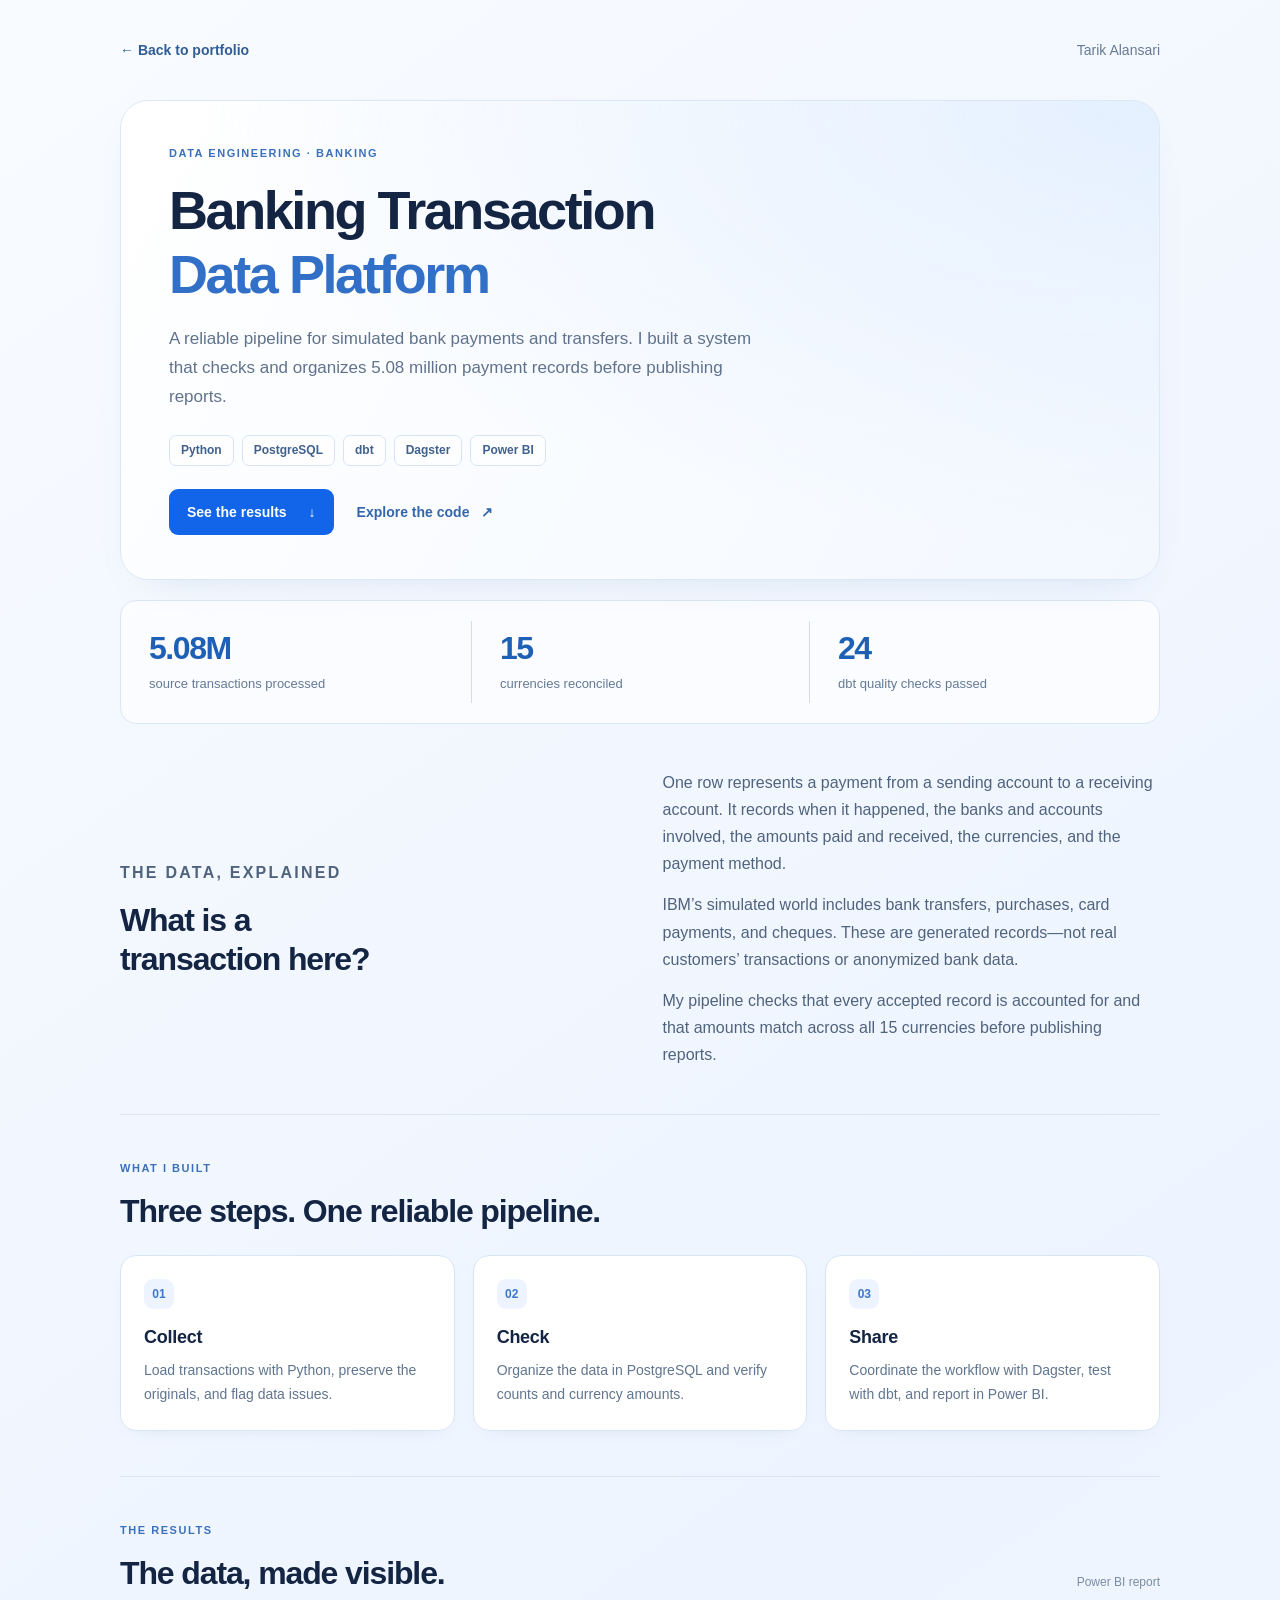
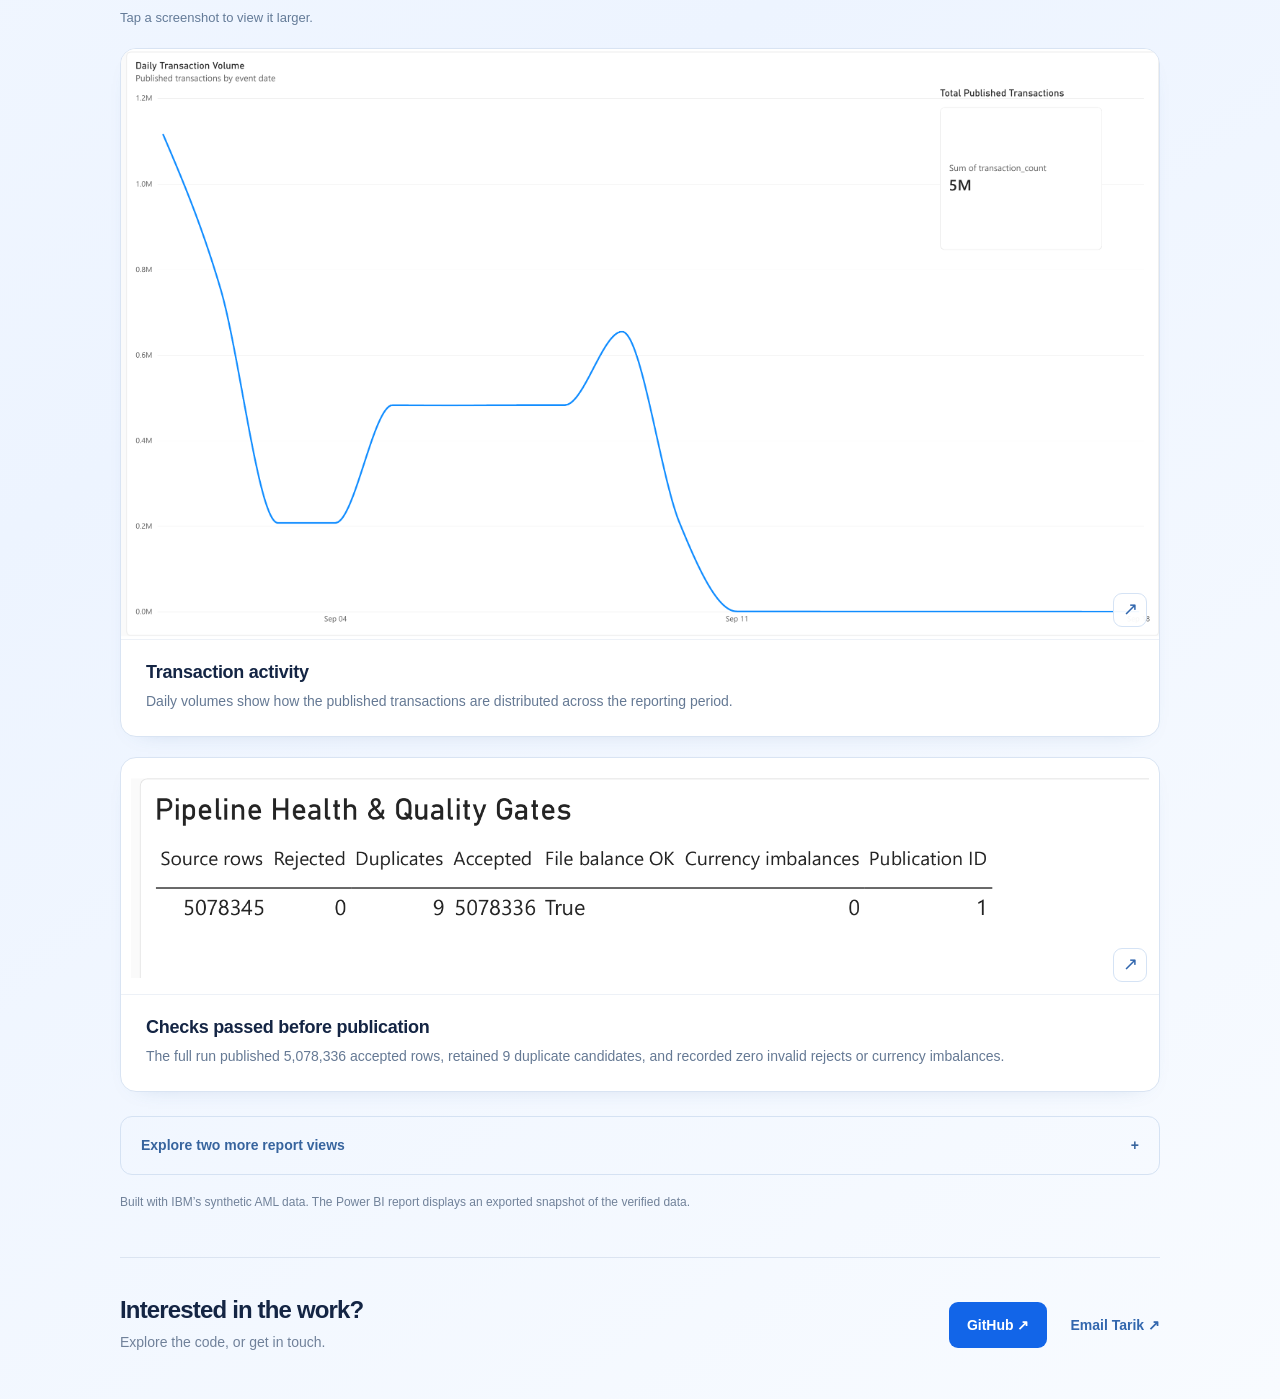
==== banking-pipeline.html @ 4d18dec8 "Explain the simulated banking transaction records in plain language" ====
<!doctype html>
<html lang="en">
<head>
  <meta charset="utf-8">
  <meta name="viewport" content="width=device-width, initial-scale=1, viewport-fit=cover">
  <meta name="theme-color" content="#f3f7ff">
  <meta name="description" content="A banking data platform by Tarik Alansari. Explore how 5.08 million synthetic transactions become checked, reliable analytics with Python, PostgreSQL, dbt, Dagster and Power BI.">
  <link rel="canonical" href="https://tansari2004.github.io/tarik-alansari-portfolio/banking-pipeline.html">
  <meta property="og:title" content="Banking Transaction Data Platform · Tarik Alansari">
  <meta property="og:description" content="5.08 million transactions. Reliable data. Clear reporting. A data engineering project by Tarik Alansari.">
  <meta property="og:type" content="website">
  <meta property="og:url" content="https://tansari2004.github.io/tarik-alansari-portfolio/banking-pipeline.html">
  <meta property="og:image" content="https://tansari2004.github.io/tarik-alansari-portfolio/banking-transaction-platform-button.webp">
  <title>Banking Transaction Data Platform · Tarik Alansari</title>
  <link rel="stylesheet" href="banking-pipeline.css?v=4">
  <script src="banking-pipeline.js" defer></script>
</head>
<body>
  <main class="page">
    <nav class="nav" aria-label="Project navigation">
      <a href="./" class="back">← Back to portfolio</a>
      <span>Tarik Alansari</span>
    </nav>
    <header class="hero">
      <p class="eyebrow">DATA ENGINEERING · BANKING</p>
      <h1>Banking Transaction<br><span>Data Platform</span></h1>
      <p class="lead">A reliable pipeline for simulated bank payments and transfers. I built a system that checks and organizes 5.08 million payment records before publishing reports.</p>
      <div class="tools" aria-label="Project tools"><span>Python</span><span>PostgreSQL</span><span>dbt</span><span>Dagster</span><span>Power BI</span></div>
      <div class="hero-actions"><a class="button" href="#report">See the results <span aria-hidden="true">↓</span></a><a class="secondary" href="https://github.com/Tansari2004/financial-crime-investigation-analytics/tree/main/pipeline" target="_blank" rel="noopener noreferrer">Explore the code <span aria-hidden="true">↗</span></a></div>
    </header>

    <section class="results" aria-label="Verified project results">
      <div><strong>5.08M</strong><span>source transactions processed</span></div>
      <div><strong>15</strong><span>currencies reconciled</span></div>
      <div><strong>24</strong><span>dbt quality checks passed</span></div>
    </section>

    <section class="section overview" aria-labelledby="overview">
      <div><p class="eyebrow">THE DATA, EXPLAINED</p><h2 id="overview">What is a<br>transaction here?</h2></div>
      <div><p>One row represents a payment from a sending account to a receiving account. It records when it happened, the banks and accounts involved, the amounts paid and received, the currencies, and the payment method.</p><p>IBM’s simulated world includes bank transfers, purchases, card payments, and cheques. These are generated records—not real customers’ transactions or anonymized bank data.</p><p>My pipeline checks that every accepted record is accounted for and that amounts match across all 15 currencies before publishing reports.</p></div>
    </section>

    <section class="section" aria-labelledby="flow">
      <p class="eyebrow">WHAT I BUILT</p><h2 id="flow">Three steps. One reliable pipeline.</h2>
      <ol class="steps">
        <li><span class="number">01</span><h3>Collect</h3><p>Load transactions with Python, preserve the originals, and flag data issues.</p></li>
        <li><span class="number">02</span><h3>Check</h3><p>Organize the data in PostgreSQL and verify counts and currency amounts.</p></li>
        <li><span class="number">03</span><h3>Share</h3><p>Coordinate the workflow with Dagster, test with dbt, and report in Power BI.</p></li>
      </ol>
    </section>

    <section class="section" aria-labelledby="report">
      <div class="section-heading"><div><p class="eyebrow">THE RESULTS</p><h2 id="report">The data, made visible.</h2></div><span class="quiet">Power BI report</span></div>
      <p class="image-hint">Tap a screenshot to view it larger.</p>
      <figure class="report wide"><a href="banking-assets/transaction-activity.png" target="_blank" rel="noopener noreferrer" aria-label="Open full-size transaction activity screenshot"><img src="banking-assets/transaction-activity.png" width="2880" height="1635" alt="Power BI daily transaction-volume chart with a rounded 5M published-transaction total" loading="lazy" decoding="async"></a><figcaption><h3>Transaction activity</h3><p>Daily volumes show how the published transactions are distributed across the reporting period.</p></figcaption></figure>
      <figure class="report health"><a href="banking-assets/pipeline-health.png" target="_blank" rel="noopener noreferrer" aria-label="Open full-size pipeline health screenshot"><img src="banking-assets/pipeline-health.png" width="1700" height="340" alt="Pipeline health table: 5,078,345 source rows, 5,078,336 accepted rows, 9 duplicate candidates, zero rejected rows and zero currency imbalances" loading="lazy" decoding="async"></a><figcaption><h3>Checks passed before publication</h3><p>The full run published 5,078,336 accepted rows, retained 9 duplicate candidates, and recorded zero invalid rejects or currency imbalances.</p></figcaption></figure>
      <details class="more"><summary>Explore two more report views <span aria-hidden="true">+</span></summary><div class="report-grid">
        <figure class="report"><a href="banking-assets/reconciliation.png" target="_blank" rel="noopener noreferrer" aria-label="Open full-size currency reconciliation screenshot"><img src="banking-assets/reconciliation.png" width="1220" height="1120" alt="Currency reconciliation table showing zero variance across all 15 currencies" loading="lazy" decoding="async"></a><figcaption><h3>Currency reconciliation</h3><p>Amounts match across the pipeline, with zero variance for every currency.</p></figcaption></figure>
        <figure class="report"><a href="banking-assets/risk-monitoring.png" target="_blank" rel="noopener noreferrer" aria-label="Open full-size risk monitoring screenshot"><img src="banking-assets/risk-monitoring.png" width="2880" height="1635" alt="Bar chart of rule-based risk-alert counts by payment currency" loading="lazy" decoding="async"></a><figcaption><h3>Risk monitoring</h3><p>Transparent rules highlight transactions for review. These alerts are not confirmed fraud.</p></figcaption></figure>
      </div></details>
      <p class="note">Built with IBM’s synthetic AML data. The Power BI report displays an exported snapshot of the verified data.</p>
    </section>

    <footer><div><h2>Interested in the work?</h2><p>Explore the code, or get in touch.</p></div><div class="footer-links"><a class="button" href="https://github.com/Tansari2004/financial-crime-investigation-analytics/tree/main/pipeline" target="_blank" rel="noopener noreferrer">GitHub ↗</a><a class="email" href="mailto:tansari7@uwo.ca">Email Tarik ↗</a></div></footer>
  </main>
  <dialog class="image-viewer" aria-labelledby="viewer-title">
    <div class="viewer-bar"><h2 id="viewer-title">Report screenshot</h2><div class="viewer-controls"><button type="button" class="zoom-button" aria-pressed="false">Zoom in</button><button type="button" class="close-viewer" aria-label="Close screenshot">✕</button></div></div>
    <div class="viewer-image"><img alt=""></div>
    <p class="viewer-hint">Use Zoom in, then scroll to explore the report.</p>
  </dialog>
</body>
</html>
---- banking-pipeline.css ----
:root{font-family:-apple-system,BlinkMacSystemFont,"Segoe UI",Arial,sans-serif;color:#142544;background:#f3f7ff;color-scheme:light}*{box-sizing:border-box}body{margin:0;background:linear-gradient(145deg,#f8fbff,#edf4ff 55%,#f8fbff);line-height:1.6}a{color:inherit}a:focus-visible,summary:focus-visible{outline:3px solid #1664ee;outline-offset:5px}h1,h2,h3,p,figure{margin:0}h1,h2,h3{line-height:1.2}h2{font-size:clamp(25px,3.2vw,32px);letter-spacing:-.035em;font-weight:700}h3{font-size:18px;letter-spacing:-.015em}.page{width:min(100% - 48px,1040px);margin:auto}.nav{display:flex;justify-content:space-between;align-items:center;padding:28px 0;font-size:14px;color:#687b95}.back{text-decoration:none;color:#315d96;font-weight:600}.hero{position:relative;overflow:hidden;padding:48px;border:1px solid #dce7f8;border-radius:28px;background:linear-gradient(115deg,#fff 45%,#e3efff);box-shadow:0 16px 40px -28px #456d9f44}.eyebrow{font-size:11px;font-weight:700;letter-spacing:.14em;color:#3b70bc;margin-bottom:15px}h1{font-size:clamp(35px,5.2vw,54px);letter-spacing:-.045em;max-width:760px}h1 span{color:#3270c8}.project-name{font-size:19px;font-weight:650;margin-top:24px}.lead{max-width:640px;font-size:17px;line-height:1.7;color:#60728c;margin-top:10px}.tools{display:flex;flex-wrap:wrap;gap:8px;margin:23px 0}.tools span{font-size:12px;font-weight:600;background:#ffffffba;border:1px solid #d7e4f7;border-radius:7px;padding:5px 11px;color:#41618d}.button{display:inline-flex;align-items:center;justify-content:center;gap:22px;background:#1265e8;color:white;border-radius:9px;padding:12px 18px;font-size:14px;font-weight:600;text-decoration:none;transition:background .15s}.button:hover{background:#0953c4}.results{display:grid;grid-template-columns:repeat(3,1fr);padding:26px 0 10px}.results div{padding:8px 28px}.results div:first-child{padding-left:4px}.results div+div{border-left:1px solid #d1def0}.results strong{display:block;font-size:32px;letter-spacing:-.045em;color:#1e60b5;line-height:1.2}.results span{display:block;font-size:13px;color:#647a96;margin-top:6px}.section{padding:45px 0;border-bottom:1px solid #dbe4f1}.overview{display:grid;grid-template-columns:1fr 1fr;gap:45px;align-items:center}.overview>p{color:#5c718c;font-size:16px}.steps{display:grid;grid-template-columns:repeat(3,1fr);list-style:none;gap:18px;padding:0;margin:25px 0 0}.steps li{padding:23px;background:#ffffffb8;border:1px solid #dae5f4;border-radius:16px}.number{display:inline-block;color:#3e77c7;font-size:12px;font-weight:700;margin-bottom:22px}.steps p,.skills p{font-size:14px;color:#60758f;margin-top:10px;line-height:1.7}.section-heading{display:flex;align-items:flex-end;justify-content:space-between;gap:20px;margin-bottom:25px}.quiet{font-size:12px;color:#7a8ca3}.report{background:white;border:1px solid #d9e4f3;border-radius:16px;overflow:hidden;margin-top:20px}.report a{display:block}.report img{display:block;width:100%;height:auto}.report figcaption{padding:22px 25px;border-top:1px solid #edf1f7}.report figcaption p{font-size:14px;color:#657994;line-height:1.7;margin-top:7px}.health img{padding:16px 10px}.more{margin-top:24px;border:1px solid #d5e2f3;border-radius:12px;padding:0 20px}.more summary{display:flex;align-items:center;justify-content:space-between;list-style:none;cursor:pointer;font-size:14px;font-weight:600;color:#37649e;padding:17px 0}.more summary::-webkit-details-marker{display:none}.more[open] summary span{transform:rotate(45deg)}.report-grid{display:grid;grid-template-columns:1fr 1fr;gap:16px;padding-bottom:20px}.report-grid .report{margin:0}.report-grid img{height:280px;object-fit:contain}.note{font-size:12px;color:#71829a;margin-top:18px}.skills-grid{display:grid;grid-template-columns:repeat(3,1fr);gap:35px;margin-top:25px}.skills-grid h3{font-size:16px}footer{display:flex;justify-content:space-between;align-items:center;gap:25px;padding:38px 0 45px}footer h2{font-size:24px}footer p{font-size:14px;color:#70819a;margin-top:7px}.footer-links{display:flex;align-items:center;gap:23px}.email{font-size:14px;font-weight:600;color:#3267ae;text-decoration:none}
@media(max-width:650px){.page{width:calc(100% - 32px)}.nav{padding:20px 0;font-size:12px}.hero{padding:30px 25px;border-radius:22px}h1{font-size:34px}.project-name{font-size:17px;margin-top:20px}.lead{font-size:15px}.eyebrow{font-size:10px}.results{padding-top:22px}.results div{padding:5px 13px}.results strong{font-size:27px}.results span{font-size:11px}.section{padding:32px 0}.overview{grid-template-columns:1fr;gap:18px}.overview>p{font-size:15px}.steps{grid-template-columns:1fr;gap:12px;margin-top:20px}.steps li{padding:20px}.number{margin-bottom:12px}.section-heading{display:block}.quiet{display:block;margin-top:12px}.report figcaption{padding:19px}.report figcaption h3{font-size:17px}.health img{padding:8px 0}.report-grid{grid-template-columns:1fr}.report-grid img{height:auto}.more{padding:0 14px}.more summary{font-size:13px}.skills-grid{grid-template-columns:1fr;gap:22px}footer{display:block;padding:30px 0}.footer-links{margin-top:22px}.button{min-height:44px}}
@media(prefers-reduced-motion:reduce){.button{transition:none}}

/* Comfortable touch navigation and a report viewer that stays on the page. */
html{-webkit-text-size-adjust:100%;scroll-padding-top:20px}
.back,.email{display:inline-flex;align-items:center;min-height:44px}
.image-hint{color:#647b98;font-size:13px;margin-top:-10px;margin-bottom:16px}
.report a{cursor:zoom-in;touch-action:manipulation}
.more summary{min-height:48px;gap:12px}
.viewer-open{overflow:hidden}
.image-viewer{width:min(calc(100% - 24px),1200px);max-height:calc(100dvh - 24px);padding:0;border:1px solid #dae5f4;border-radius:18px;background:#fff;color:#142544;box-shadow:0 20px 70px #12243b44;overflow:hidden}
.image-viewer::backdrop{background:#12243bbb}
.viewer-bar{display:flex;align-items:center;justify-content:space-between;gap:12px;padding:10px 14px;border-bottom:1px solid #e0e7f0}
.viewer-bar h2{font-size:16px;letter-spacing:-.02em}
.viewer-controls{display:flex;gap:6px;flex-shrink:0}
.viewer-controls button{font:inherit;font-size:13px;border:0;background:#eef4ff;color:#315d96;border-radius:8px;min-height:44px;padding:8px 13px;cursor:pointer}
.viewer-controls .close-viewer{width:44px;padding:0}
.viewer-controls button:focus-visible{outline:3px solid #1664ee;outline-offset:2px}
.viewer-image{overflow:auto;max-height:calc(100dvh - 150px);overscroll-behavior:contain;-webkit-overflow-scrolling:touch}
.viewer-image img{display:block;width:100%;height:auto}
.zoomed .viewer-image img{width:max(100%,1100px);max-width:none}
.viewer-hint{font-size:12px;color:#687c97;padding:10px 14px;border-top:1px solid #e0e7f0}
@media(max-width:650px){
  .page{width:calc(100% - 32px);padding-left:env(safe-area-inset-left);padding-right:env(safe-area-inset-right)}
  .nav{padding:10px 0;gap:12px}.nav span{font-size:11px}
  .hero{padding:25px 22px}h1{font-size:clamp(28px,7.7vw,34px);line-height:1.16}
  .project-name{margin-top:18px;font-size:16px;line-height:1.4}.lead{line-height:1.6}
  .tools{gap:6px;margin:18px 0}.tools span{padding:4px 9px}
  .hero .button{width:100%;min-height:48px}
  .results{gap:0;padding-top:20px}.results div{padding:5px 10px}.results strong{font-size:26px}.results span{font-size:12px;line-height:1.45}
  .section{padding:28px 0}h2{font-size:24px;line-height:1.25}
  .steps li{position:relative;padding:18px 18px 18px 52px}.number{position:absolute;left:18px;top:21px;margin:0}.steps h3{font-size:17px}.steps p{margin-top:7px}
  .report figcaption p{font-size:15px;line-height:1.6}
  .footer-links{display:grid;grid-template-columns:1fr 1fr;gap:12px}.footer-links .button,.footer-links .email{justify-content:center;min-height:48px}.footer-links .email{border:1px solid #cdddf3;border-radius:9px}
  footer{padding-bottom:calc(24px + env(safe-area-inset-bottom))}
  .viewer-bar{padding:8px 10px}.viewer-bar h2{font-size:14px}.viewer-controls button{font-size:12px;padding:8px 10px}
}
@media(max-width:360px){.page{width:calc(100% - 24px)}.hero{padding:23px 18px}.results span{font-size:11px}.viewer-bar h2{max-width:125px}}

/* Plain-language context for the payment records. */
.overview>div p{font-size:16px;line-height:1.7;color:#50637d}
.overview>div p+p{margin-top:14px}

/* A lighter overview with a direct route to the evidence. */
.hero{background:radial-gradient(ellipse at 100% 0,#d6e8ff88,transparent 65%),linear-gradient(120deg,#fff,#f3f8ff);padding:44px 48px}
.lead{margin-top:18px;max-width:610px}
.hero-actions{display:flex;align-items:center;gap:23px;flex-wrap:wrap}
.secondary{display:inline-flex;align-items:center;gap:12px;min-height:44px;text-decoration:none;font-size:14px;font-weight:600;color:#3267ae}
.results{margin-top:20px;padding:20px 12px;background:#ffffffa8;border:1px solid #dce7f5;border-radius:16px}
.results div:first-child{padding-left:16px}
.steps li{background:#fff;box-shadow:0 6px 20px -16px #315d9655}
.steps .number{display:inline-grid;place-items:center;width:30px;height:30px;background:#edf4ff;border-radius:9px;margin-bottom:18px}
.report{box-shadow:0 8px 24px -20px #315d9666}
.report a{position:relative}.report a::after{content:"↗";position:absolute;right:12px;bottom:12px;display:grid;place-items:center;width:32px;height:32px;border:1px solid #d5e3f5;border-radius:9px;background:#fffffff0;color:#3267ae;font-size:18px;pointer-events:none}
@media(max-width:650px){
  .hero{padding:26px 23px}h1{font-size:clamp(27px,7.5vw,34px)}.lead{margin-top:15px}
  .hero-actions{display:grid;grid-template-columns:1fr;gap:5px}.hero-actions .secondary{justify-content:center}
  .results{padding:15px 3px;margin-top:16px}.results div:first-child{padding-left:10px}
  .steps li{padding-left:60px}.steps .number{left:16px;top:17px;margin:0}
  .section{padding:27px 0}.report a::after{right:8px;bottom:8px;width:28px;height:28px;font-size:16px}
}
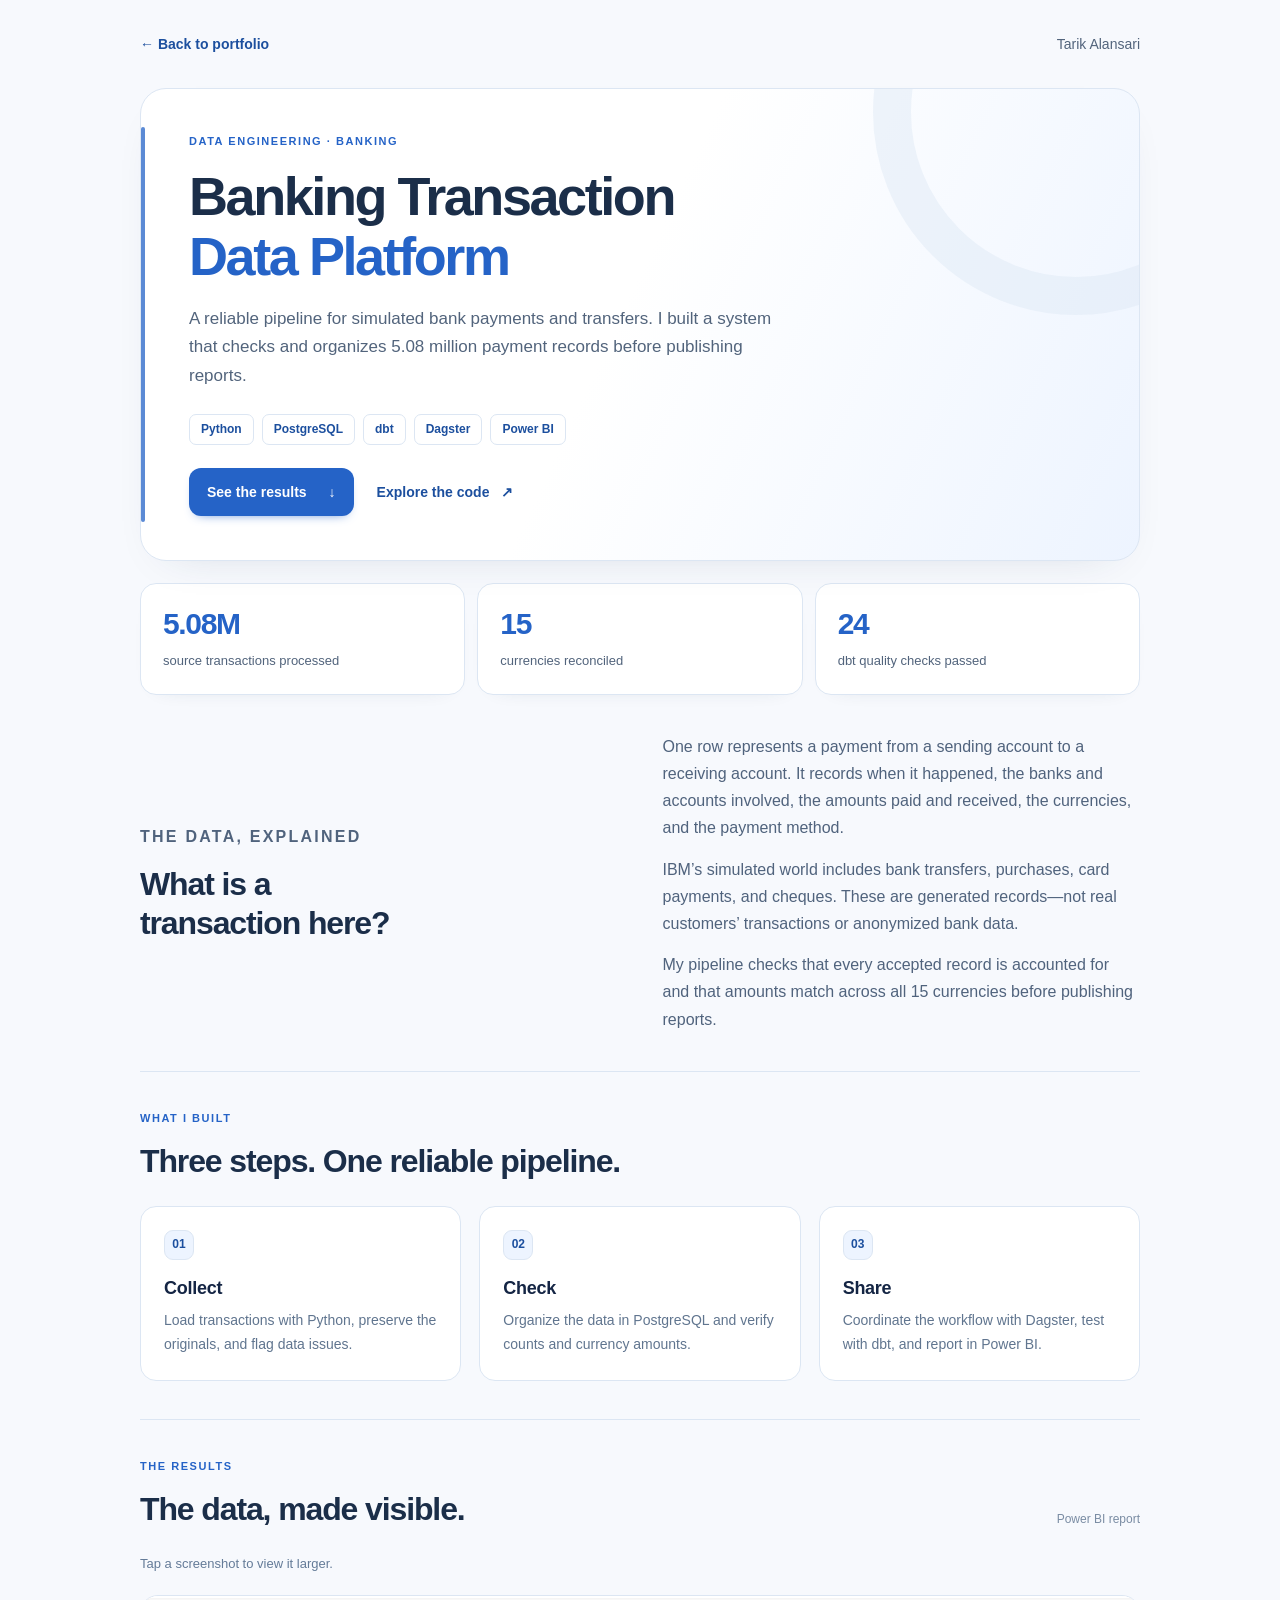
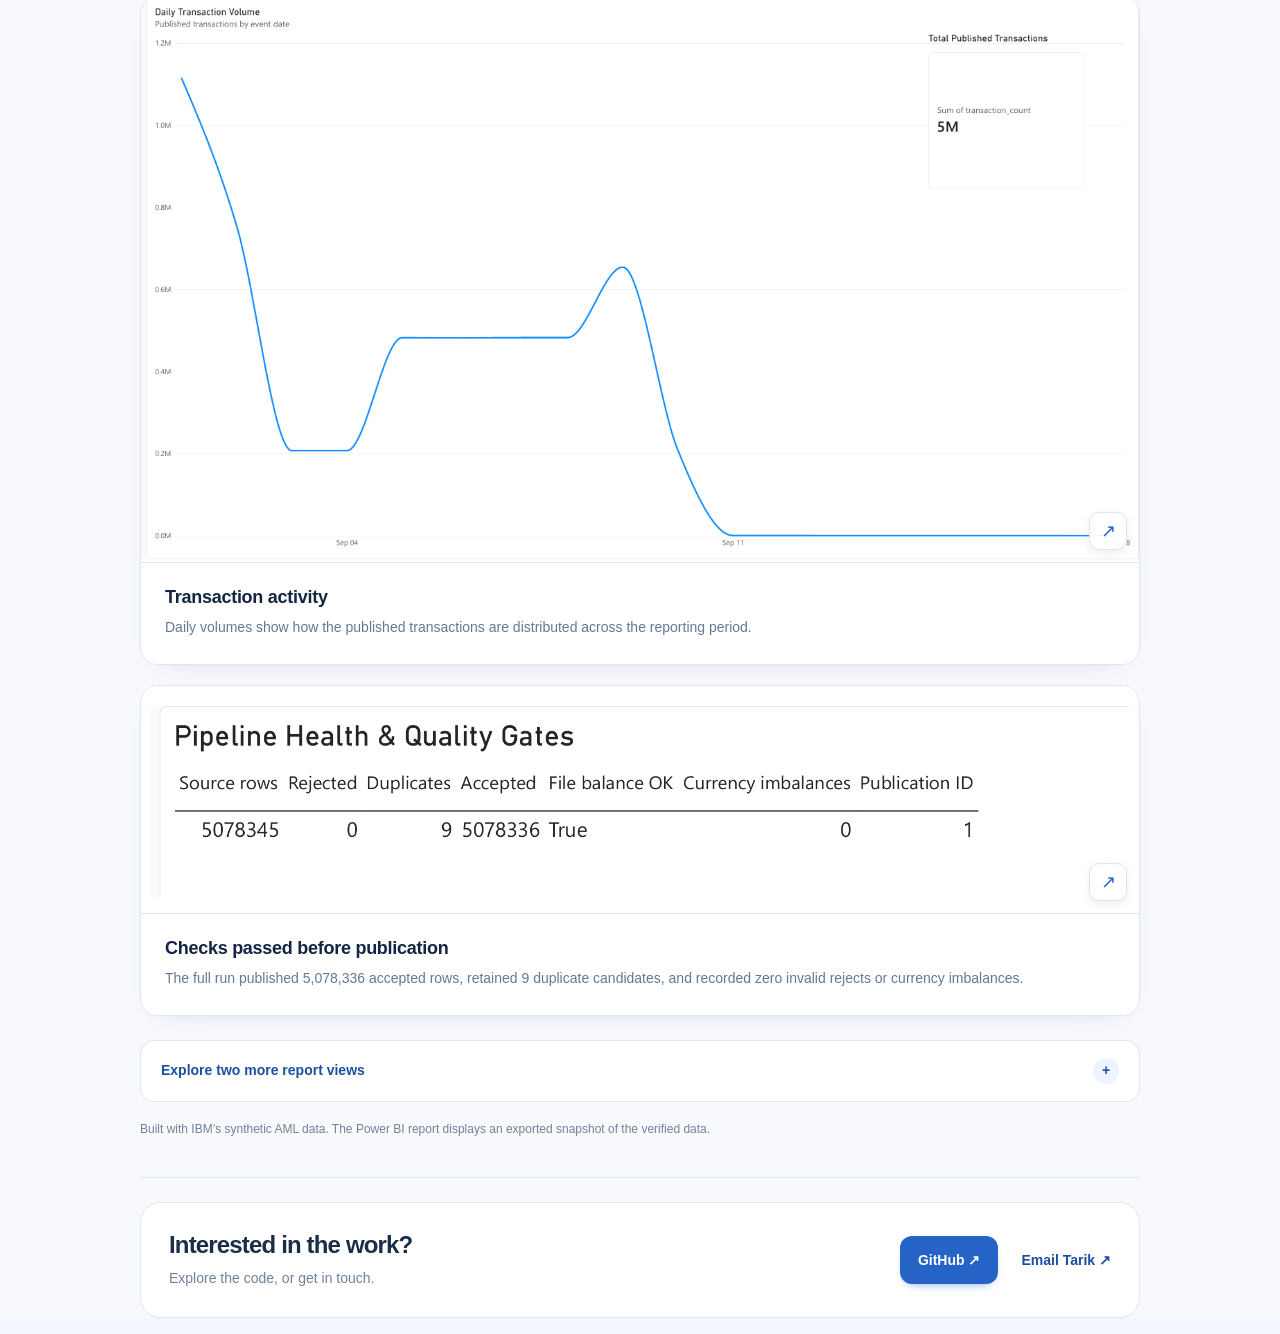
==== commit f6c7e6fa: "Polish all project pages with coordinated visuals and mobile cards" ====
--- a/banking-pipeline.html
+++ b/banking-pipeline.html
@@ -13,6 +13,7 @@
   <meta property="og:image" content="https://tansari2004.github.io/tarik-alansari-portfolio/banking-transaction-platform-button.webp">
   <title>Banking Transaction Data Platform · Tarik Alansari</title>
   <link rel="stylesheet" href="banking-pipeline.css?v=4">
+  <link rel="stylesheet" href="project-polish.css?v=1">
   <script src="banking-pipeline.js" defer></script>
 </head>
 <body>
--- a/project-polish.css
+++ b/project-polish.css
@@ -0,0 +1,69 @@
+/* Shared visual language, with a quiet accent for each case study. */
+body{--accent:#2563c7;--accent-dark:#1c4f9e;--tint:#edf4ff;--line:#dce6f3;--ink:#1b2e49;--muted:#52647c;background:#f7f9fd}
+body.crime-page:not(.hospital-page):not(.maintenance-page){--accent:#4563a0;--accent-dark:#354d7c;--tint:#eef2fa}
+body.hospital-page{--accent:#177a83;--accent-dark:#125d66;--tint:#eaf7f7;--line:#d7e9e9}
+body.maintenance-page{--accent:#466b63;--accent-dark:#33554d;--tint:#eef5f1;--line:#dce8e1;background:linear-gradient(155deg,#f8fbf9,#eef5f1 55%,#f8fbf9)}
+body.nlp-page{--accent:#7258a4;--accent-dark:#58427f;--tint:#f1edf8;--line:#e6dfef;--ink:#2b2540;--muted:#655b76;background:#faf8fd}
+.page,.crime-page .page{max-width:1000px}
+.nav{padding:22px 0;color:var(--muted)}
+.nav a,.back{color:var(--accent-dark)}
+.hero,.crime-page .hero{position:relative;isolation:isolate;background:linear-gradient(115deg,#fff 48%,var(--tint));border:1px solid var(--line);box-shadow:0 16px 44px -30px #24365335;border-radius:26px;overflow:hidden}
+.hero::after{content:"";position:absolute;z-index:-1;width:330px;height:330px;right:-140px;top:-180px;border:38px solid var(--line);border-radius:50%;opacity:.45;pointer-events:none}
+.hero::before{content:"";position:absolute;left:0;top:38px;bottom:38px;width:4px;border-radius:4px;background:var(--accent);opacity:.75}
+.hero h1,.crime-page h1{color:var(--ink);line-height:1.12}
+.hero h1 span,.crime-page h1 span,.crime-page .eyebrow,.eyebrow,.crime-page .results strong,.results strong{color:var(--accent)}
+.lead,.crime-page .lead{color:var(--muted);line-height:1.7}
+.tools span,.crime-page .tools span,.chips span{background:#ffffffc9;border-color:var(--line);color:var(--accent-dark)}
+.button,.crime-page .button{background:var(--accent);border-radius:12px;box-shadow:0 5px 12px -8px var(--accent);min-height:48px}
+.button:hover,.crime-page .button:hover{background:var(--accent-dark)}
+.secondary,.crime-page .secondary,.email,.crime-page .email,.text-link{color:var(--accent-dark)}
+.results,.crime-page .results{display:grid;grid-template-columns:repeat(3,minmax(0,1fr));gap:12px;border:0;background:none;padding:0;margin-top:22px}
+.results div,.results div:first-child,.crime-page .results div,.crime-page .results div:first-child{display:block;padding:22px;border:1px solid var(--line);border-radius:16px;background:#fff;box-shadow:0 8px 24px -22px #21394a55}
+.results div+div,.crime-page .results div+div{border-color:var(--line)}
+.results strong,.crime-page .results strong{font-size:30px;font-variant-numeric:tabular-nums;letter-spacing:-.045em}
+.results span,.crime-page .results span{display:block;color:var(--muted);font-size:13px;line-height:1.65;margin-top:8px}
+.section,.crime-page .section{border-color:var(--line);padding:38px 0}
+h2{color:var(--ink)}
+.steps li,.crime-page .steps li{background:#fff;border-color:var(--line);border-radius:16px;box-shadow:none}
+.steps .number,.crime-page .steps .number{color:var(--accent-dark);background:var(--tint);border:1px solid var(--line);border-radius:9px}
+.report,.crime-page .report{border-color:var(--line);border-radius:18px;box-shadow:0 10px 28px -24px #25364c66;overflow:hidden}
+.report a{background:#fff;display:block}
+.report a::after,.crime-page .report a::after{color:var(--accent);border-color:var(--line);width:36px;height:36px;border-radius:10px;box-shadow:0 3px 10px #14254415}
+.report figcaption{border-top:1px solid var(--line);background:#fff;padding:24px}
+.image-hint{margin-top:14px;margin-bottom:16px}
+.context,.hospital-page .context{border:1px solid var(--line);border-left:4px solid var(--accent);background:var(--tint);border-radius:16px;padding:24px;color:var(--accent-dark)}
+.context strong{font-size:18px;line-height:1.5;display:block}
+.context p,.hospital-page .context p{color:var(--muted);font-size:16px;line-height:1.7;margin-top:12px}
+.forecast-comparison strong{font-size:27px;color:var(--accent);line-height:1.2}
+.more,.crime-page .more{background:#fff;border-color:var(--line);border-radius:14px}
+.more summary,.crime-page .more summary{color:var(--accent-dark);min-height:58px;font-size:14px}
+.more summary span{width:26px;height:26px;display:grid;place-items:center;background:var(--tint);border-radius:50%;flex-shrink:0}
+.additional-report .image-hint{margin-top:0}
+footer{margin:24px 0 16px;padding:28px;background:#fff;border:1px solid var(--line);border-radius:20px}
+.nlp-page .hero-note{background:var(--tint)}
+.nlp-page .metrics div{border-color:var(--line);box-shadow:0 8px 24px -22px #42305255}
+.nlp-page .example-card{box-shadow:0 12px 28px -24px #42305266}
+.nlp-page .example-tabs button[aria-pressed=true]{box-shadow:inset 0 0 0 1px #c9b8e1}
+.nlp-page .scope{border-radius:18px;background:var(--tint);padding:28px;gap:30px}
+.nlp-page footer{padding:28px}
+@media(max-width:700px){
+ .nav{padding:8px 0}
+ .hero,.crime-page .hero{padding:26px 22px;border-radius:22px}
+ .hero::before{top:26px;bottom:26px;width:3px}
+ .hero::after{width:240px;height:240px;right:-145px;top:-155px;border-width:30px}
+ .results,.crime-page .results,.hospital-page .results{grid-template-columns:1fr;gap:8px;margin-top:16px}
+ .results div,.results div:first-child,.crime-page .results div,.crime-page .results div:first-child,.hospital-page .results div,.hospital-page .results div:first-child{display:grid;grid-template-columns:98px 1fr;align-items:center;gap:14px;padding:17px 18px;grid-column:auto}
+ .results strong,.crime-page .results strong,.crime-page .results div:nth-child(2) strong{font-size:26px}
+ .results span,.crime-page .results span,.crime-page .results div:first-child span{margin:0;max-width:none;font-size:13px;line-height:1.6}
+ .section,.crime-page .section{padding:30px 0}
+ .crime-page .steps{border-color:var(--line)}
+ .crime-page .steps li{border-radius:0}
+ .report figcaption,.crime-page .report figcaption{padding:21px}
+ .context,.hospital-page .context{padding:20px}
+ .context strong{font-size:17px}
+ .more summary,.crime-page .more summary{font-size:14px}
+ footer,.nlp-page footer{padding:22px;margin-top:22px}
+ .nlp-page .hero-note{background:none}
+ .nlp-page .scope{padding:22px;gap:16px}
+}
+@media(max-width:360px){.results div,.results div:first-child,.crime-page .results div,.crime-page .results div:first-child{grid-template-columns:84px 1fr;gap:10px;padding:16px 14px}.results strong,.crime-page .results strong,.crime-page .results div:nth-child(2) strong{font-size:23px}}
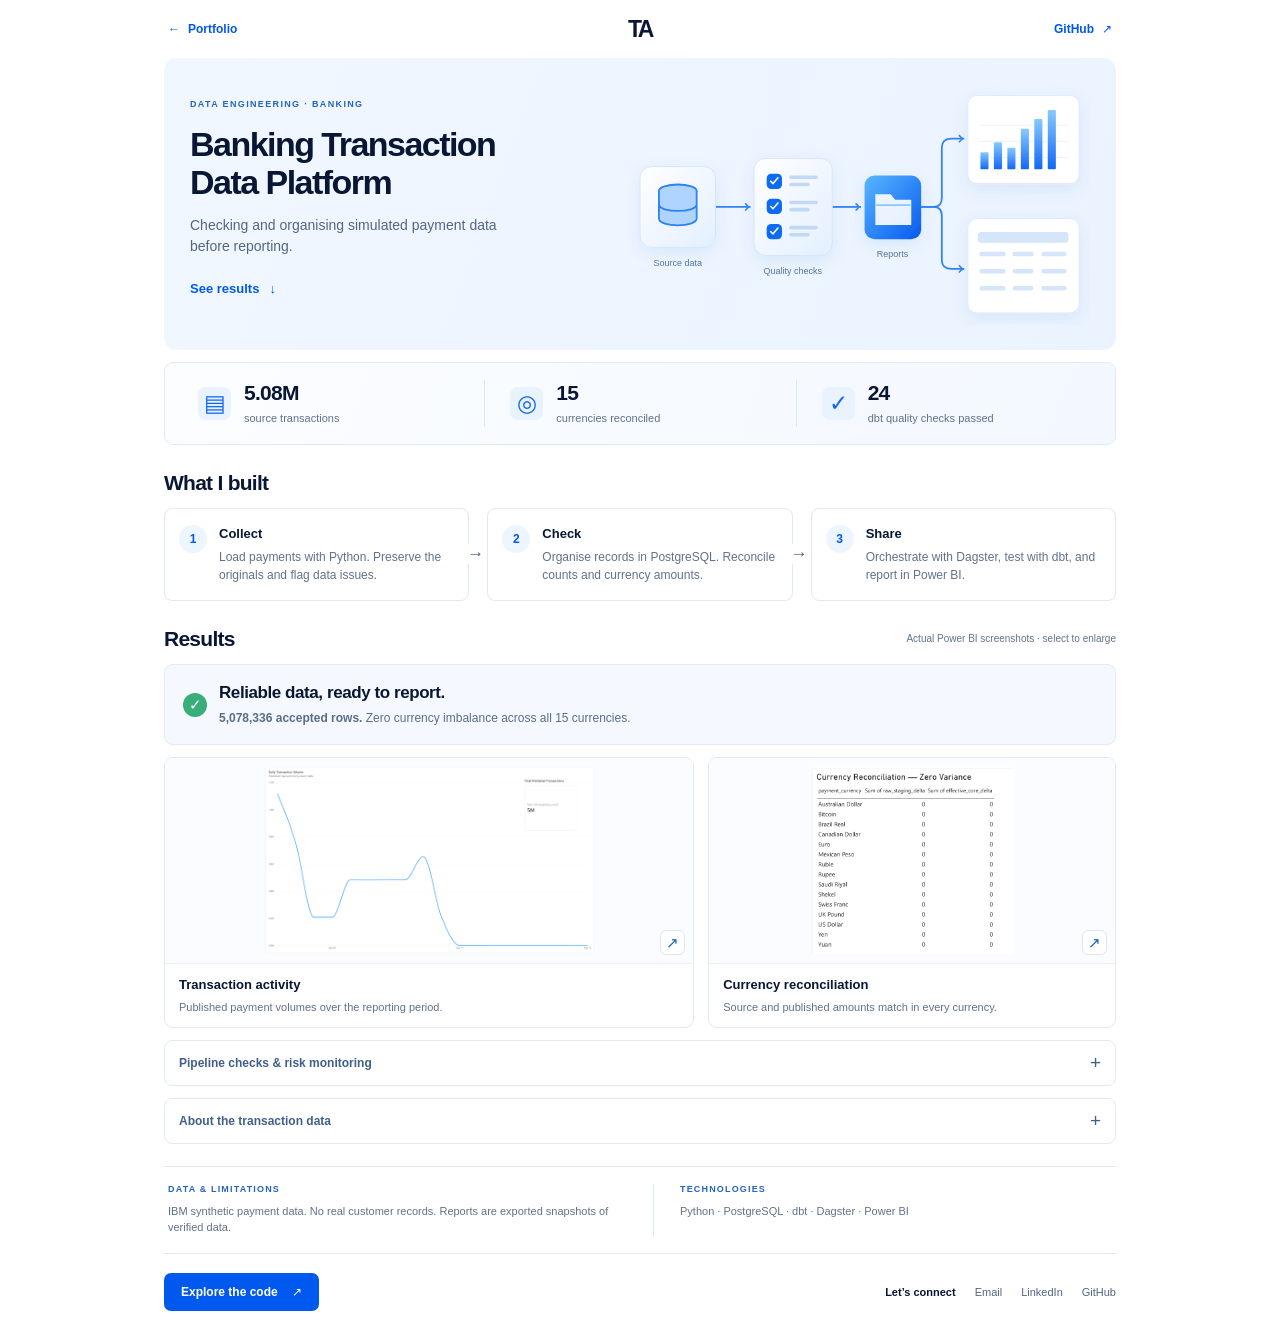
==== commit 8f32f499: "Redesign banking case study with compact layout and verified reports" ====
--- a/banking-pipeline.html
+++ b/banking-pipeline.html
@@ -2,72 +2,95 @@
 <html lang="en">
 <head>
   <meta charset="utf-8">
-  <meta name="viewport" content="width=device-width, initial-scale=1, viewport-fit=cover">
-  <meta name="theme-color" content="#f3f7ff">
-  <meta name="description" content="A banking data platform by Tarik Alansari. Explore how 5.08 million synthetic transactions become checked, reliable analytics with Python, PostgreSQL, dbt, Dagster and Power BI.">
+  <meta name="viewport" content="width=device-width, initial-scale=1">
+  <meta name="theme-color" content="#ffffff">
+  <meta name="description" content="How Tarik Alansari built a banking data pipeline to validate 5.08 million synthetic transactions across 15 currencies, using Python, PostgreSQL, dbt, Dagster and Power BI.">
   <link rel="canonical" href="https://tansari2004.github.io/tarik-alansari-portfolio/banking-pipeline.html">
+  <meta property="og:type" content="website">
   <meta property="og:title" content="Banking Transaction Data Platform · Tarik Alansari">
-  <meta property="og:description" content="5.08 million transactions. Reliable data. Clear reporting. A data engineering project by Tarik Alansari.">
-  <meta property="og:type" content="website">
+  <meta property="og:description" content="From simulated payments to checked, reliable reports. Explore the pipeline, verified results and Power BI screenshots.">
   <meta property="og:url" content="https://tansari2004.github.io/tarik-alansari-portfolio/banking-pipeline.html">
   <meta property="og:image" content="https://tansari2004.github.io/tarik-alansari-portfolio/banking-transaction-platform-button.webp">
+  <meta name="twitter:card" content="summary_large_image">
   <title>Banking Transaction Data Platform · Tarik Alansari</title>
-  <link rel="stylesheet" href="banking-pipeline.css?v=4">
-  <link rel="stylesheet" href="project-polish.css?v=1">
-  <script src="banking-pipeline.js" defer></script>
+  <link rel="stylesheet" href="banking-pipeline.css?v=case-study-2">
+  <script src="banking-pipeline.js?v=case-study-1" defer></script>
 </head>
 <body>
-  <main class="page">
-    <nav class="nav" aria-label="Project navigation">
-      <a href="./" class="back">← Back to portfolio</a>
-      <span>Tarik Alansari</span>
+  <a class="skip-link" href="#main">Skip to project</a>
+  <div class="page">
+    <nav class="project-nav" aria-label="Project navigation">
+      <a class="back-link" href="./#work"><span aria-hidden="true">←</span> Portfolio</a>
+      <a class="monogram" href="./" aria-label="Tarik Alansari — home">TA</a>
+      <a href="https://github.com/Tansari2004/financial-crime-investigation-analytics/tree/main/pipeline">GitHub <span aria-hidden="true">↗</span></a>
     </nav>
-    <header class="hero">
-      <p class="eyebrow">DATA ENGINEERING · BANKING</p>
-      <h1>Banking Transaction<br><span>Data Platform</span></h1>
-      <p class="lead">A reliable pipeline for simulated bank payments and transfers. I built a system that checks and organizes 5.08 million payment records before publishing reports.</p>
-      <div class="tools" aria-label="Project tools"><span>Python</span><span>PostgreSQL</span><span>dbt</span><span>Dagster</span><span>Power BI</span></div>
-      <div class="hero-actions"><a class="button" href="#report">See the results <span aria-hidden="true">↓</span></a><a class="secondary" href="https://github.com/Tansari2004/financial-crime-investigation-analytics/tree/main/pipeline" target="_blank" rel="noopener noreferrer">Explore the code <span aria-hidden="true">↗</span></a></div>
-    </header>
+    <main id="main">
+      <header class="project-hero">
+        <div class="hero-copy">
+          <p class="eyebrow">Data engineering · Banking</p>
+          <h1>Banking Transaction<br>Data Platform</h1>
+          <p class="lead">Checking and organising simulated payment data before reporting.</p>
+          <a class="results-link" href="#results">See results <span aria-hidden="true">↓</span></a>
+        </div>
+        <div class="pipeline-visual" aria-hidden="true">
+          <svg viewBox="0 0 520 270" xmlns="http://www.w3.org/2000/svg">
+            <defs>
+              <linearGradient id="tile-blue" x2="1" y2="1"><stop stop-color="#58b6ff"/><stop offset="1" stop-color="#075aed"/></linearGradient>
+              <linearGradient id="tile-light" x2="1" y2="1"><stop stop-color="#fff"/><stop offset="1" stop-color="#e3efff"/></linearGradient>
+              <linearGradient id="bar-blue" x2="0" y2="1"><stop stop-color="#88caff"/><stop offset="1" stop-color="#1267f4"/></linearGradient>
+              <filter id="shadow" x="-30%" y="-30%" width="160%" height="180%"><feDropShadow dx="0" dy="6" stdDeviation="8" flood-color="#2869bf" flood-opacity=".09"/></filter>
+              <marker id="arrow" viewBox="0 0 10 10" refX="8" refY="5" markerWidth="5" markerHeight="5" orient="auto"><path d="m2 1 4 4-4 4" fill="none" stroke="#3183f6" stroke-width="1.7"/></marker>
+            </defs>
+            <g fill="none" stroke="#3183f6" stroke-width="2" marker-end="url(#arrow)"><path d="M103 138h39"/><path d="M233 138h32"/><path d="M332 138h14q9 0 9-10V72q0-10 11-10h14"/><path d="M332 138h14q9 0 9 10v49q0 10 11 10h14"/></g>
+            <g filter="url(#shadow)"><rect x="19" y="93" width="84" height="90" rx="13" fill="url(#tile-light)" stroke="#d4e5fc"/><rect x="146" y="84" width="87" height="108" rx="13" fill="url(#tile-light)" stroke="#d4e5fc"/><rect x="269" y="103" width="63" height="71" rx="11" fill="url(#tile-blue)"/>
+              <rect x="384" y="14" width="124" height="98" rx="10" fill="#fff" stroke="#dce9fb"/><rect x="384" y="151" width="124" height="105" rx="10" fill="#fff" stroke="#dce9fb"/>
+            </g>
+            <g stroke="#2b83f4" stroke-width="2" fill="#aed4ff"><ellipse cx="61" cy="120" rx="21" ry="7"/><path d="M40 120v31c0 10 42 10 42 0v-31M40 135c0 10 42 10 42 0"/></g>
+            <g fill="#0c6bf1"><rect x="160" y="101" width="17" height="17" rx="5"/><rect x="160" y="129" width="17" height="17" rx="5"/><rect x="160" y="157" width="17" height="17" rx="5"/></g>
+            <g stroke="#fff" stroke-width="1.7" fill="none"><path d="m164 109 3 3 6-7M164 137l3 3 6-7M164 165l3 3 6-7"/></g>
+            <g fill="#c1d8f6"><rect x="185" y="103" width="32" height="4" rx="2"/><rect x="185" y="111" width="23" height="4" rx="2"/><rect x="185" y="131" width="32" height="4" rx="2"/><rect x="185" y="139" width="23" height="4" rx="2"/><rect x="185" y="159" width="32" height="4" rx="2"/><rect x="185" y="167" width="23" height="4" rx="2"/></g>
+            <path d="M281 124h17l5 6h18v28h-40z" fill="#fff" opacity=".9"/><path d="M282 136h38" stroke="#8bc4ff" stroke-width="2"/>
+            <g stroke="#eaf1fa"><path d="M396 47h99M396 65h99M396 83h99"/></g>
+            <g fill="url(#bar-blue)"><rect x="398" y="77" width="9" height="19" rx="1"/><rect x="413" y="66" width="9" height="30" rx="1"/><rect x="428" y="72" width="9" height="24" rx="1"/><rect x="443" y="51" width="9" height="45" rx="1"/><rect x="458" y="40" width="9" height="56" rx="1"/><rect x="473" y="30" width="9" height="66" rx="1"/></g>
+            <g fill="#d5e5fa"><rect x="395" y="166" width="101" height="12" rx="4"/><rect x="397" y="188" width="29" height="5" rx="2"/><rect x="434" y="188" width="23" height="5" rx="2"/><rect x="466" y="188" width="28" height="5" rx="2"/><rect x="397" y="207" width="29" height="5" rx="2"/><rect x="434" y="207" width="23" height="5" rx="2"/><rect x="466" y="207" width="28" height="5" rx="2"/><rect x="397" y="226" width="29" height="5" rx="2"/><rect x="434" y="226" width="23" height="5" rx="2"/><rect x="466" y="226" width="28" height="5" rx="2"/></g>
+            <g font-family="Arial,sans-serif" font-size="10" fill="#55749b" text-anchor="middle"><text x="61" y="204">Source data</text><text x="189" y="213">Quality checks</text><text x="300" y="194">Reports</text></g>
+          </svg>
+        </div>
+      </header>
 
-    <section class="results" aria-label="Verified project results">
-      <div><strong>5.08M</strong><span>source transactions processed</span></div>
-      <div><strong>15</strong><span>currencies reconciled</span></div>
-      <div><strong>24</strong><span>dbt quality checks passed</span></div>
-    </section>
+      <section class="key-facts" aria-label="Verified project results">
+        <div><span class="fact-icon" aria-hidden="true">▤</span><p><strong>5.08M</strong><span>source transactions</span></p></div>
+        <div><span class="fact-icon" aria-hidden="true">◎</span><p><strong>15</strong><span>currencies reconciled</span></p></div>
+        <div><span class="fact-icon" aria-hidden="true">✓</span><p><strong>24</strong><span>dbt quality checks passed</span></p></div>
+      </section>
 
-    <section class="section overview" aria-labelledby="overview">
-      <div><p class="eyebrow">THE DATA, EXPLAINED</p><h2 id="overview">What is a<br>transaction here?</h2></div>
-      <div><p>One row represents a payment from a sending account to a receiving account. It records when it happened, the banks and accounts involved, the amounts paid and received, the currencies, and the payment method.</p><p>IBM’s simulated world includes bank transfers, purchases, card payments, and cheques. These are generated records—not real customers’ transactions or anonymized bank data.</p><p>My pipeline checks that every accepted record is accounted for and that amounts match across all 15 currencies before publishing reports.</p></div>
-    </section>
+      <section class="build-section" aria-labelledby="build-title">
+        <h2 id="build-title">What I built</h2>
+        <ol class="steps">
+          <li><span class="step-number" aria-hidden="true">1</span><div><h3>Collect</h3><p>Load payments with Python. Preserve the originals and flag data issues.</p></div></li>
+          <li><span class="step-number" aria-hidden="true">2</span><div><h3>Check</h3><p>Organise records in PostgreSQL. Reconcile counts and currency amounts.</p></div></li>
+          <li><span class="step-number" aria-hidden="true">3</span><div><h3>Share</h3><p>Orchestrate with Dagster, test with dbt, and report in Power BI.</p></div></li>
+        </ol>
+      </section>
 
-    <section class="section" aria-labelledby="flow">
-      <p class="eyebrow">WHAT I BUILT</p><h2 id="flow">Three steps. One reliable pipeline.</h2>
-      <ol class="steps">
-        <li><span class="number">01</span><h3>Collect</h3><p>Load transactions with Python, preserve the originals, and flag data issues.</p></li>
-        <li><span class="number">02</span><h3>Check</h3><p>Organize the data in PostgreSQL and verify counts and currency amounts.</p></li>
-        <li><span class="number">03</span><h3>Share</h3><p>Coordinate the workflow with Dagster, test with dbt, and report in Power BI.</p></li>
-      </ol>
-    </section>
+      <section class="results-section" aria-labelledby="results">
+        <div class="section-heading"><h2 id="results">Results</h2><span>Actual Power BI screenshots · select to enlarge</span></div>
+        <div class="result-summary"><span class="check-mark" aria-hidden="true">✓</span><div><h3>Reliable data, ready to report.</h3><p><strong>5,078,336 accepted rows.</strong> Zero currency imbalance across all 15 currencies.</p></div></div>
+        <div class="report-grid">
+          <figure class="report"><a href="banking-assets/transaction-activity.png" aria-label="Enlarge transaction activity report"><img src="banking-assets/transaction-activity.png" width="2880" height="1635" alt="Actual Power BI report of daily published transaction volumes with a rounded 5M total" loading="lazy" decoding="async"><span class="enlarge" aria-hidden="true">↗</span></a><figcaption><h3>Transaction activity</h3><p>Published payment volumes over the reporting period.</p></figcaption></figure>
+          <figure class="report"><a href="banking-assets/reconciliation.png" aria-label="Enlarge currency reconciliation report"><img src="banking-assets/reconciliation.png" width="1220" height="1120" alt="Actual currency reconciliation report showing zero variance across 15 currencies" loading="lazy" decoding="async"><span class="enlarge" aria-hidden="true">↗</span></a><figcaption><h3>Currency reconciliation</h3><p>Source and published amounts match in every currency.</p></figcaption></figure>
+        </div>
+        <details class="details-panel"><summary>Pipeline checks &amp; risk monitoring <span aria-hidden="true">+</span></summary><div class="extra-reports">
+          <figure class="report health-report"><a href="banking-assets/pipeline-health.png" aria-label="Enlarge pipeline health report"><img src="banking-assets/pipeline-health.png" width="1700" height="340" alt="Pipeline health: 5,078,345 source rows, 5,078,336 accepted rows, 9 duplicate candidates, zero invalid rejects and zero currency imbalances" loading="lazy" decoding="async"><span class="enlarge" aria-hidden="true">↗</span></a><figcaption><h3>Checks before publication</h3><p>9 duplicate candidates retained. Zero invalid rejects or currency imbalances.</p></figcaption></figure>
+          <figure class="report"><a href="banking-assets/risk-monitoring.png" aria-label="Enlarge risk monitoring report"><img src="banking-assets/risk-monitoring.png" width="2880" height="1635" alt="Actual Power BI report showing rule-based risk-alert counts by currency" loading="lazy" decoding="async"><span class="enlarge" aria-hidden="true">↗</span></a><figcaption><h3>Rule-based risk monitoring</h3><p>Transparent rules flag payments for review. Alerts are not confirmed fraud.</p></figcaption></figure>
+        </div></details>
+      </section>
 
-    <section class="section" aria-labelledby="report">
-      <div class="section-heading"><div><p class="eyebrow">THE RESULTS</p><h2 id="report">The data, made visible.</h2></div><span class="quiet">Power BI report</span></div>
-      <p class="image-hint">Tap a screenshot to view it larger.</p>
-      <figure class="report wide"><a href="banking-assets/transaction-activity.png" target="_blank" rel="noopener noreferrer" aria-label="Open full-size transaction activity screenshot"><img src="banking-assets/transaction-activity.png" width="2880" height="1635" alt="Power BI daily transaction-volume chart with a rounded 5M published-transaction total" loading="lazy" decoding="async"></a><figcaption><h3>Transaction activity</h3><p>Daily volumes show how the published transactions are distributed across the reporting period.</p></figcaption></figure>
-      <figure class="report health"><a href="banking-assets/pipeline-health.png" target="_blank" rel="noopener noreferrer" aria-label="Open full-size pipeline health screenshot"><img src="banking-assets/pipeline-health.png" width="1700" height="340" alt="Pipeline health table: 5,078,345 source rows, 5,078,336 accepted rows, 9 duplicate candidates, zero rejected rows and zero currency imbalances" loading="lazy" decoding="async"></a><figcaption><h3>Checks passed before publication</h3><p>The full run published 5,078,336 accepted rows, retained 9 duplicate candidates, and recorded zero invalid rejects or currency imbalances.</p></figcaption></figure>
-      <details class="more"><summary>Explore two more report views <span aria-hidden="true">+</span></summary><div class="report-grid">
-        <figure class="report"><a href="banking-assets/reconciliation.png" target="_blank" rel="noopener noreferrer" aria-label="Open full-size currency reconciliation screenshot"><img src="banking-assets/reconciliation.png" width="1220" height="1120" alt="Currency reconciliation table showing zero variance across all 15 currencies" loading="lazy" decoding="async"></a><figcaption><h3>Currency reconciliation</h3><p>Amounts match across the pipeline, with zero variance for every currency.</p></figcaption></figure>
-        <figure class="report"><a href="banking-assets/risk-monitoring.png" target="_blank" rel="noopener noreferrer" aria-label="Open full-size risk monitoring screenshot"><img src="banking-assets/risk-monitoring.png" width="2880" height="1635" alt="Bar chart of rule-based risk-alert counts by payment currency" loading="lazy" decoding="async"></a><figcaption><h3>Risk monitoring</h3><p>Transparent rules highlight transactions for review. These alerts are not confirmed fraud.</p></figcaption></figure>
-      </div></details>
-      <p class="note">Built with IBM’s synthetic AML data. The Power BI report displays an exported snapshot of the verified data.</p>
-    </section>
-
-    <footer><div><h2>Interested in the work?</h2><p>Explore the code, or get in touch.</p></div><div class="footer-links"><a class="button" href="https://github.com/Tansari2004/financial-crime-investigation-analytics/tree/main/pipeline" target="_blank" rel="noopener noreferrer">GitHub ↗</a><a class="email" href="mailto:tansari7@uwo.ca">Email Tarik ↗</a></div></footer>
-  </main>
-  <dialog class="image-viewer" aria-labelledby="viewer-title">
-    <div class="viewer-bar"><h2 id="viewer-title">Report screenshot</h2><div class="viewer-controls"><button type="button" class="zoom-button" aria-pressed="false">Zoom in</button><button type="button" class="close-viewer" aria-label="Close screenshot">✕</button></div></div>
-    <div class="viewer-image"><img alt=""></div>
-    <p class="viewer-hint">Use Zoom in, then scroll to explore the report.</p>
-  </dialog>
+      <details class="details-panel data-explainer"><summary>About the transaction data <span aria-hidden="true">+</span></summary><div class="data-copy"><p>Each row is a simulated payment from one account to another, with a timestamp, banks, amounts, currencies, and payment method. The dataset includes transfers, purchases, card payments, and cheques.</p><p>IBM’s synthetic AML data contains generated records, not real customer transactions or anonymised bank records. The pipeline verifies that accepted records are accounted for and amounts reconcile across all 15 currencies.</p></div></details>
+      <div class="project-notes"><div><h2>Data &amp; limitations</h2><p>IBM synthetic payment data. No real customer records. Reports are exported snapshots of verified data.</p></div><div><h2>Technologies</h2><p>Python · PostgreSQL · dbt · Dagster · Power BI</p></div></div>
+    </main>
+    <footer class="project-footer"><a class="code-button" href="https://github.com/Tansari2004/financial-crime-investigation-analytics/tree/main/pipeline">Explore the code <span aria-hidden="true">↗</span></a><nav aria-label="Contact links"><span>Let’s connect</span><a href="mailto:tansari7@uwo.ca">Email</a><a href="https://www.linkedin.com/in/tarik-alansari/">LinkedIn</a><a href="https://github.com/Tansari2004">GitHub</a></nav></footer>
+  </div>
+  <dialog class="image-viewer" aria-labelledby="viewer-title" aria-describedby="viewer-hint"><div class="viewer-bar"><h2 id="viewer-title">Report screenshot</h2><div class="viewer-controls"><button type="button" class="zoom-button" aria-pressed="false">Zoom in</button><button type="button" class="close-viewer" aria-label="Close screenshot">✕</button></div></div><div class="viewer-image"><img alt=""></div><p class="viewer-hint" id="viewer-hint">Zoom in, then scroll to explore the report. Press Escape to close.</p></dialog>
 </body>
 </html>
--- a/banking-pipeline.css
+++ b/banking-pipeline.css
@@ -1,62 +1,12 @@
-:root{font-family:-apple-system,BlinkMacSystemFont,"Segoe UI",Arial,sans-serif;color:#142544;background:#f3f7ff;color-scheme:light}*{box-sizing:border-box}body{margin:0;background:linear-gradient(145deg,#f8fbff,#edf4ff 55%,#f8fbff);line-height:1.6}a{color:inherit}a:focus-visible,summary:focus-visible{outline:3px solid #1664ee;outline-offset:5px}h1,h2,h3,p,figure{margin:0}h1,h2,h3{line-height:1.2}h2{font-size:clamp(25px,3.2vw,32px);letter-spacing:-.035em;font-weight:700}h3{font-size:18px;letter-spacing:-.015em}.page{width:min(100% - 48px,1040px);margin:auto}.nav{display:flex;justify-content:space-between;align-items:center;padding:28px 0;font-size:14px;color:#687b95}.back{text-decoration:none;color:#315d96;font-weight:600}.hero{position:relative;overflow:hidden;padding:48px;border:1px solid #dce7f8;border-radius:28px;background:linear-gradient(115deg,#fff 45%,#e3efff);box-shadow:0 16px 40px -28px #456d9f44}.eyebrow{font-size:11px;font-weight:700;letter-spacing:.14em;color:#3b70bc;margin-bottom:15px}h1{font-size:clamp(35px,5.2vw,54px);letter-spacing:-.045em;max-width:760px}h1 span{color:#3270c8}.project-name{font-size:19px;font-weight:650;margin-top:24px}.lead{max-width:640px;font-size:17px;line-height:1.7;color:#60728c;margin-top:10px}.tools{display:flex;flex-wrap:wrap;gap:8px;margin:23px 0}.tools span{font-size:12px;font-weight:600;background:#ffffffba;border:1px solid #d7e4f7;border-radius:7px;padding:5px 11px;color:#41618d}.button{display:inline-flex;align-items:center;justify-content:center;gap:22px;background:#1265e8;color:white;border-radius:9px;padding:12px 18px;font-size:14px;font-weight:600;text-decoration:none;transition:background .15s}.button:hover{background:#0953c4}.results{display:grid;grid-template-columns:repeat(3,1fr);padding:26px 0 10px}.results div{padding:8px 28px}.results div:first-child{padding-left:4px}.results div+div{border-left:1px solid #d1def0}.results strong{display:block;font-size:32px;letter-spacing:-.045em;color:#1e60b5;line-height:1.2}.results span{display:block;font-size:13px;color:#647a96;margin-top:6px}.section{padding:45px 0;border-bottom:1px solid #dbe4f1}.overview{display:grid;grid-template-columns:1fr 1fr;gap:45px;align-items:center}.overview>p{color:#5c718c;font-size:16px}.steps{display:grid;grid-template-columns:repeat(3,1fr);list-style:none;gap:18px;padding:0;margin:25px 0 0}.steps li{padding:23px;background:#ffffffb8;border:1px solid #dae5f4;border-radius:16px}.number{display:inline-block;color:#3e77c7;font-size:12px;font-weight:700;margin-bottom:22px}.steps p,.skills p{font-size:14px;color:#60758f;margin-top:10px;line-height:1.7}.section-heading{display:flex;align-items:flex-end;justify-content:space-between;gap:20px;margin-bottom:25px}.quiet{font-size:12px;color:#7a8ca3}.report{background:white;border:1px solid #d9e4f3;border-radius:16px;overflow:hidden;margin-top:20px}.report a{display:block}.report img{display:block;width:100%;height:auto}.report figcaption{padding:22px 25px;border-top:1px solid #edf1f7}.report figcaption p{font-size:14px;color:#657994;line-height:1.7;margin-top:7px}.health img{padding:16px 10px}.more{margin-top:24px;border:1px solid #d5e2f3;border-radius:12px;padding:0 20px}.more summary{display:flex;align-items:center;justify-content:space-between;list-style:none;cursor:pointer;font-size:14px;font-weight:600;color:#37649e;padding:17px 0}.more summary::-webkit-details-marker{display:none}.more[open] summary span{transform:rotate(45deg)}.report-grid{display:grid;grid-template-columns:1fr 1fr;gap:16px;padding-bottom:20px}.report-grid .report{margin:0}.report-grid img{height:280px;object-fit:contain}.note{font-size:12px;color:#71829a;margin-top:18px}.skills-grid{display:grid;grid-template-columns:repeat(3,1fr);gap:35px;margin-top:25px}.skills-grid h3{font-size:16px}footer{display:flex;justify-content:space-between;align-items:center;gap:25px;padding:38px 0 45px}footer h2{font-size:24px}footer p{font-size:14px;color:#70819a;margin-top:7px}.footer-links{display:flex;align-items:center;gap:23px}.email{font-size:14px;font-weight:600;color:#3267ae;text-decoration:none}
-@media(max-width:650px){.page{width:calc(100% - 32px)}.nav{padding:20px 0;font-size:12px}.hero{padding:30px 25px;border-radius:22px}h1{font-size:34px}.project-name{font-size:17px;margin-top:20px}.lead{font-size:15px}.eyebrow{font-size:10px}.results{padding-top:22px}.results div{padding:5px 13px}.results strong{font-size:27px}.results span{font-size:11px}.section{padding:32px 0}.overview{grid-template-columns:1fr;gap:18px}.overview>p{font-size:15px}.steps{grid-template-columns:1fr;gap:12px;margin-top:20px}.steps li{padding:20px}.number{margin-bottom:12px}.section-heading{display:block}.quiet{display:block;margin-top:12px}.report figcaption{padding:19px}.report figcaption h3{font-size:17px}.health img{padding:8px 0}.report-grid{grid-template-columns:1fr}.report-grid img{height:auto}.more{padding:0 14px}.more summary{font-size:13px}.skills-grid{grid-template-columns:1fr;gap:22px}footer{display:block;padding:30px 0}.footer-links{margin-top:22px}.button{min-height:44px}}
-@media(prefers-reduced-motion:reduce){.button{transition:none}}
-
-/* Comfortable touch navigation and a report viewer that stays on the page. */
-html{-webkit-text-size-adjust:100%;scroll-padding-top:20px}
-.back,.email{display:inline-flex;align-items:center;min-height:44px}
-.image-hint{color:#647b98;font-size:13px;margin-top:-10px;margin-bottom:16px}
-.report a{cursor:zoom-in;touch-action:manipulation}
-.more summary{min-height:48px;gap:12px}
-.viewer-open{overflow:hidden}
-.image-viewer{width:min(calc(100% - 24px),1200px);max-height:calc(100dvh - 24px);padding:0;border:1px solid #dae5f4;border-radius:18px;background:#fff;color:#142544;box-shadow:0 20px 70px #12243b44;overflow:hidden}
-.image-viewer::backdrop{background:#12243bbb}
-.viewer-bar{display:flex;align-items:center;justify-content:space-between;gap:12px;padding:10px 14px;border-bottom:1px solid #e0e7f0}
-.viewer-bar h2{font-size:16px;letter-spacing:-.02em}
-.viewer-controls{display:flex;gap:6px;flex-shrink:0}
-.viewer-controls button{font:inherit;font-size:13px;border:0;background:#eef4ff;color:#315d96;border-radius:8px;min-height:44px;padding:8px 13px;cursor:pointer}
-.viewer-controls .close-viewer{width:44px;padding:0}
-.viewer-controls button:focus-visible{outline:3px solid #1664ee;outline-offset:2px}
-.viewer-image{overflow:auto;max-height:calc(100dvh - 150px);overscroll-behavior:contain;-webkit-overflow-scrolling:touch}
-.viewer-image img{display:block;width:100%;height:auto}
-.zoomed .viewer-image img{width:max(100%,1100px);max-width:none}
-.viewer-hint{font-size:12px;color:#687c97;padding:10px 14px;border-top:1px solid #e0e7f0}
-@media(max-width:650px){
-  .page{width:calc(100% - 32px);padding-left:env(safe-area-inset-left);padding-right:env(safe-area-inset-right)}
-  .nav{padding:10px 0;gap:12px}.nav span{font-size:11px}
-  .hero{padding:25px 22px}h1{font-size:clamp(28px,7.7vw,34px);line-height:1.16}
-  .project-name{margin-top:18px;font-size:16px;line-height:1.4}.lead{line-height:1.6}
-  .tools{gap:6px;margin:18px 0}.tools span{padding:4px 9px}
-  .hero .button{width:100%;min-height:48px}
-  .results{gap:0;padding-top:20px}.results div{padding:5px 10px}.results strong{font-size:26px}.results span{font-size:12px;line-height:1.45}
-  .section{padding:28px 0}h2{font-size:24px;line-height:1.25}
-  .steps li{position:relative;padding:18px 18px 18px 52px}.number{position:absolute;left:18px;top:21px;margin:0}.steps h3{font-size:17px}.steps p{margin-top:7px}
-  .report figcaption p{font-size:15px;line-height:1.6}
-  .footer-links{display:grid;grid-template-columns:1fr 1fr;gap:12px}.footer-links .button,.footer-links .email{justify-content:center;min-height:48px}.footer-links .email{border:1px solid #cdddf3;border-radius:9px}
-  footer{padding-bottom:calc(24px + env(safe-area-inset-bottom))}
-  .viewer-bar{padding:8px 10px}.viewer-bar h2{font-size:14px}.viewer-controls button{font-size:12px;padding:8px 10px}
-}
-@media(max-width:360px){.page{width:calc(100% - 24px)}.hero{padding:23px 18px}.results span{font-size:11px}.viewer-bar h2{max-width:125px}}
-
-/* Plain-language context for the payment records. */
-.overview>div p{font-size:16px;line-height:1.7;color:#50637d}
-.overview>div p+p{margin-top:14px}
-
-/* A lighter overview with a direct route to the evidence. */
-.hero{background:radial-gradient(ellipse at 100% 0,#d6e8ff88,transparent 65%),linear-gradient(120deg,#fff,#f3f8ff);padding:44px 48px}
-.lead{margin-top:18px;max-width:610px}
-.hero-actions{display:flex;align-items:center;gap:23px;flex-wrap:wrap}
-.secondary{display:inline-flex;align-items:center;gap:12px;min-height:44px;text-decoration:none;font-size:14px;font-weight:600;color:#3267ae}
-.results{margin-top:20px;padding:20px 12px;background:#ffffffa8;border:1px solid #dce7f5;border-radius:16px}
-.results div:first-child{padding-left:16px}
-.steps li{background:#fff;box-shadow:0 6px 20px -16px #315d9655}
-.steps .number{display:inline-grid;place-items:center;width:30px;height:30px;background:#edf4ff;border-radius:9px;margin-bottom:18px}
-.report{box-shadow:0 8px 24px -20px #315d9666}
-.report a{position:relative}.report a::after{content:"↗";position:absolute;right:12px;bottom:12px;display:grid;place-items:center;width:32px;height:32px;border:1px solid #d5e3f5;border-radius:9px;background:#fffffff0;color:#3267ae;font-size:18px;pointer-events:none}
-@media(max-width:650px){
-  .hero{padding:26px 23px}h1{font-size:clamp(27px,7.5vw,34px)}.lead{margin-top:15px}
-  .hero-actions{display:grid;grid-template-columns:1fr;gap:5px}.hero-actions .secondary{justify-content:center}
-  .results{padding:15px 3px;margin-top:16px}.results div:first-child{padding-left:10px}
-  .steps li{padding-left:60px}.steps .number{left:16px;top:17px;margin:0}
-  .section{padding:27px 0}.report a::after{right:8px;bottom:8px;width:28px;height:28px;font-size:16px}
-}
+:root{color-scheme:light;font-family:Inter,-apple-system,BlinkMacSystemFont,"Segoe UI",sans-serif;color:#091735;background:#fff;font-synthesis:none;-webkit-font-smoothing:antialiased}
+*{box-sizing:border-box}body{margin:0}h1,h2,h3,p,figure{margin:0}a{color:inherit;text-decoration:none}a:focus-visible,summary:focus-visible,button:focus-visible{outline:3px solid #0059ef;outline-offset:4px}button{font:inherit}html{scroll-padding-top:20px}
+.skip-link{position:fixed;z-index:20;top:8px;left:16px;width:1px;height:1px;padding:0;overflow:hidden;clip-path:inset(50%);white-space:nowrap;background:#fff;color:#0059ef}.skip-link:focus{width:auto;height:auto;padding:12px;clip-path:none;overflow:visible}
+.page{width:min(1000px,100%);padding:0 24px;margin:auto}.project-nav{position:relative;display:flex;align-items:center;justify-content:space-between;min-height:58px;padding:0 4px;color:#0059ef;font-size:12px;font-weight:550}.project-nav>a{display:inline-flex;gap:8px;align-items:center;min-height:44px}.project-nav .monogram{position:absolute;left:50%;transform:translateX(-50%);color:#091735;font-size:23px;font-weight:650;letter-spacing:-2.5px}.project-nav a:hover:not(.monogram){text-decoration:underline;text-underline-offset:4px}
+.project-hero{display:grid;grid-template-columns:47% 53%;align-items:center;min-height:260px;padding:25px 26px;border-radius:13px;background:linear-gradient(110deg,#f1f7ff,#eaf3ff)}.hero-copy{position:relative;z-index:1}.eyebrow{font-size:9px;line-height:1.5;color:#2564bf;letter-spacing:.15em;text-transform:uppercase;font-weight:650;margin-bottom:14px}h1{font-size:34px;line-height:1.13;letter-spacing:-.045em;font-weight:750}.lead{font-size:14px;line-height:1.5;color:#536581;max-width:350px;margin-top:13px}.results-link{display:inline-flex;align-items:center;gap:10px;min-height:44px;margin-top:10px;color:#0059ef;font-size:13px;font-weight:600}.results-link:hover{text-decoration:underline;text-underline-offset:4px}.pipeline-visual{width:100%;padding-left:10px}.pipeline-visual svg{display:block;width:100%;height:auto}
+.key-facts{display:grid;grid-template-columns:repeat(3,minmax(0,1fr));margin-top:12px;padding:17px 8px;border:1px solid #e1eafa;border-radius:9px;background:linear-gradient(110deg,#fbfdff,#f3f8ff)}.key-facts>div{display:flex;gap:13px;align-items:center;padding:0 25px}.key-facts>div+div{border-left:1px solid #dce7f8}.fact-icon{display:grid;place-items:center;flex-shrink:0;width:33px;height:33px;border-radius:8px;background:#e9f2ff;color:#1267f1;font-size:23px}.key-facts strong{display:block;font-size:21px;line-height:1.2;font-weight:700;letter-spacing:-.035em}.key-facts p>span{display:block;color:#62718b;font-size:11px;line-height:1.45;margin-top:5px}
+.build-section,.results-section{margin-top:24px}h2{font-size:21px;line-height:1.3;letter-spacing:-.035em;font-weight:700}.steps{display:grid;grid-template-columns:repeat(3,minmax(0,1fr));gap:18px;list-style:none;margin:12px 0 0;padding:0}.steps li{position:relative;display:flex;align-items:flex-start;gap:12px;padding:16px 14px;border:1px solid #e1e9f4;border-radius:8px}.steps li:not(:last-child)::after{content:"→";position:absolute;right:-16px;top:50%;transform:translateY(-50%);font-size:17px;background:#fff;color:#425b7c;z-index:1}.step-number{display:grid;place-items:center;width:28px;height:28px;flex-shrink:0;border-radius:50%;background:#edf5ff;color:#0059ef;font-size:12px;font-weight:600}.steps h3{font-size:13px;line-height:1.4;font-weight:650}.steps p{margin-top:5px;color:#62718b;font-size:12px;line-height:1.5}
+.section-heading{display:flex;align-items:center;justify-content:space-between;gap:14px;margin-bottom:12px}.section-heading>span{font-size:10px;color:#63748e}.result-summary{display:flex;align-items:center;gap:12px;padding:17px 18px;background:#f5f9ff;border:1px solid #e0eafa;border-radius:9px}.check-mark{display:grid;place-items:center;width:24px;height:24px;flex-shrink:0;border-radius:50%;background:#39ae78;color:#fff;font-size:15px}.result-summary h3{font-size:17px;font-weight:650;letter-spacing:-.025em;line-height:1.3}.result-summary p{margin-top:5px;font-size:12px;color:#5a6d88;line-height:1.5}.result-summary p strong{font-weight:600}.report-grid{display:grid;grid-template-columns:1.3fr 1fr;gap:14px;margin-top:12px}.report{min-width:0;overflow:hidden;border:1px solid #e1e9f4;border-radius:9px;background:#fff}.report a{display:block;position:relative;cursor:zoom-in;background:#fafcff}.report img{display:block;width:100%;height:205px;padding:9px;object-fit:contain}.enlarge{position:absolute;right:8px;bottom:8px;display:grid;place-items:center;width:25px;height:25px;border:1px solid #dbe7f6;border-radius:6px;background:#fffffff0;color:#1c60bb;font-size:15px}.report figcaption{padding:12px 14px;border-top:1px solid #eaf0f7}.report h3{font-size:13px;line-height:1.4;font-weight:650}.report figcaption p{font-size:11px;color:#62718b;line-height:1.5;margin-top:4px}
+.details-panel{margin-top:12px;border:1px solid #e1e9f4;border-radius:8px}.details-panel summary{display:flex;justify-content:space-between;align-items:center;gap:14px;list-style:none;min-height:44px;padding:10px 14px;color:#405f89;font-size:12px;font-weight:550;cursor:pointer}.details-panel summary::-webkit-details-marker{display:none}.details-panel summary span{font-size:19px;font-weight:400}.details-panel[open] summary span{transform:rotate(45deg)}.extra-reports{display:grid;gap:12px;padding:0 12px 12px}.extra-reports .report img{height:auto;max-height:300px;object-fit:contain}.data-explainer{margin-top:12px}.data-copy{padding:0 16px 16px;max-width:800px}.data-copy p{font-size:12px;line-height:1.7;color:#62718b}.data-copy p+p{margin-top:10px}
+.project-notes{display:grid;grid-template-columns:1fr 1fr;gap:26px;margin-top:22px;padding:17px 4px;border-top:1px solid #e1e9f3;border-bottom:1px solid #e1e9f3}.project-notes>div+div{border-left:1px solid #e1e9f3;padding-left:26px}.project-notes h2{font-size:9px;color:#2564bf;text-transform:uppercase;letter-spacing:.13em;font-weight:650}.project-notes p{font-size:11px;line-height:1.5;color:#62718b;margin-top:7px}.project-footer{display:flex;align-items:center;justify-content:space-between;gap:20px;padding:16px 0 24px}.code-button{display:inline-flex;align-items:center;justify-content:center;gap:14px;min-height:38px;border-radius:7px;background:#0059ef;color:#fff;font-size:12px;font-weight:550;padding:0 17px}.code-button:hover{background:#0049ca}.project-footer nav{display:flex;align-items:center;gap:19px;font-size:11px}.project-footer nav>span{font-weight:600}.project-footer nav a{display:inline-flex;align-items:center;min-height:44px;color:#536581}.project-footer nav a:hover{color:#0059ef;text-decoration:underline;text-underline-offset:4px}
+.viewer-open{overflow:hidden}.image-viewer{width:min(1200px,calc(100% - 28px));max-height:calc(100dvh - 28px);padding:0;overflow:hidden;border:1px solid #dae5f4;border-radius:12px;background:#fff;color:#142544;box-shadow:0 20px 70px #12243b44}.image-viewer::backdrop{background:#10213caa}.viewer-bar{display:flex;align-items:center;justify-content:space-between;gap:12px;padding:9px 12px;border-bottom:1px solid #e1e9f3}.viewer-bar h2{font-size:15px}.viewer-controls{display:flex;gap:7px;flex-shrink:0}.viewer-controls button{cursor:pointer;border:1px solid #e0e9f6;background:#eff5ff;color:#315d96;border-radius:7px;min-height:44px;padding:8px 12px;font-size:12px}.viewer-controls .close-viewer{width:44px;padding:0}.viewer-image{overflow:auto;max-height:calc(100dvh - 155px);overscroll-behavior:contain}.viewer-image img{display:block;width:100%;height:auto}.zoomed .viewer-image img{width:max(100%,1400px);max-width:none}.viewer-hint{font-size:11px;color:#62718b;border-top:1px solid #e1e9f3;padding:9px 12px;line-height:1.5}
+@media(max-width:760px){.page{padding-inline:18px}.project-nav{min-height:60px;font-size:12px}.project-hero{grid-template-columns:1fr;padding:25px 22px 10px}.eyebrow{font-size:9px}h1{font-size:clamp(28px,7.5vw,34px)}.lead{font-size:14px;max-width:100%}.pipeline-visual{max-width:470px;margin:5px auto 0;padding-left:0}.key-facts{padding:15px 0}.key-facts>div{display:block;padding:0 12px}.fact-icon{display:none}.key-facts strong{font-size:22px}.key-facts p>span{font-size:11px}.steps{grid-template-columns:1fr;gap:10px}.steps li{padding:14px}.steps li:not(:last-child)::after{display:none}.steps h3{font-size:15px}.steps p{font-size:13px}.section-heading{align-items:flex-start;flex-direction:column;gap:5px}.section-heading>span{font-size:11px}.result-summary{padding:15px}.result-summary h3{font-size:16px}.result-summary p{font-size:13px}.report-grid{grid-template-columns:1fr}.report img{height:auto;max-height:270px;object-fit:contain}.report h3{font-size:14px}.report figcaption p{font-size:12px}.details-panel summary{font-size:13px;min-height:48px}.data-copy p{font-size:13px}.project-notes{grid-template-columns:1fr;gap:17px;padding:18px 0}.project-notes>div+div{border:0;padding-left:0}.project-notes h2{font-size:10px}.project-notes p{font-size:12px}.project-footer{align-items:flex-start;flex-direction:column;gap:6px}.code-button{min-height:44px;font-size:13px}.project-footer nav{flex-wrap:wrap;gap:17px;font-size:12px}.project-footer nav>span{width:100%;margin-top:10px}.viewer-bar h2{font-size:13px}.viewer-controls button{font-size:11px;padding-inline:10px}.viewer-hint{font-size:11px}}
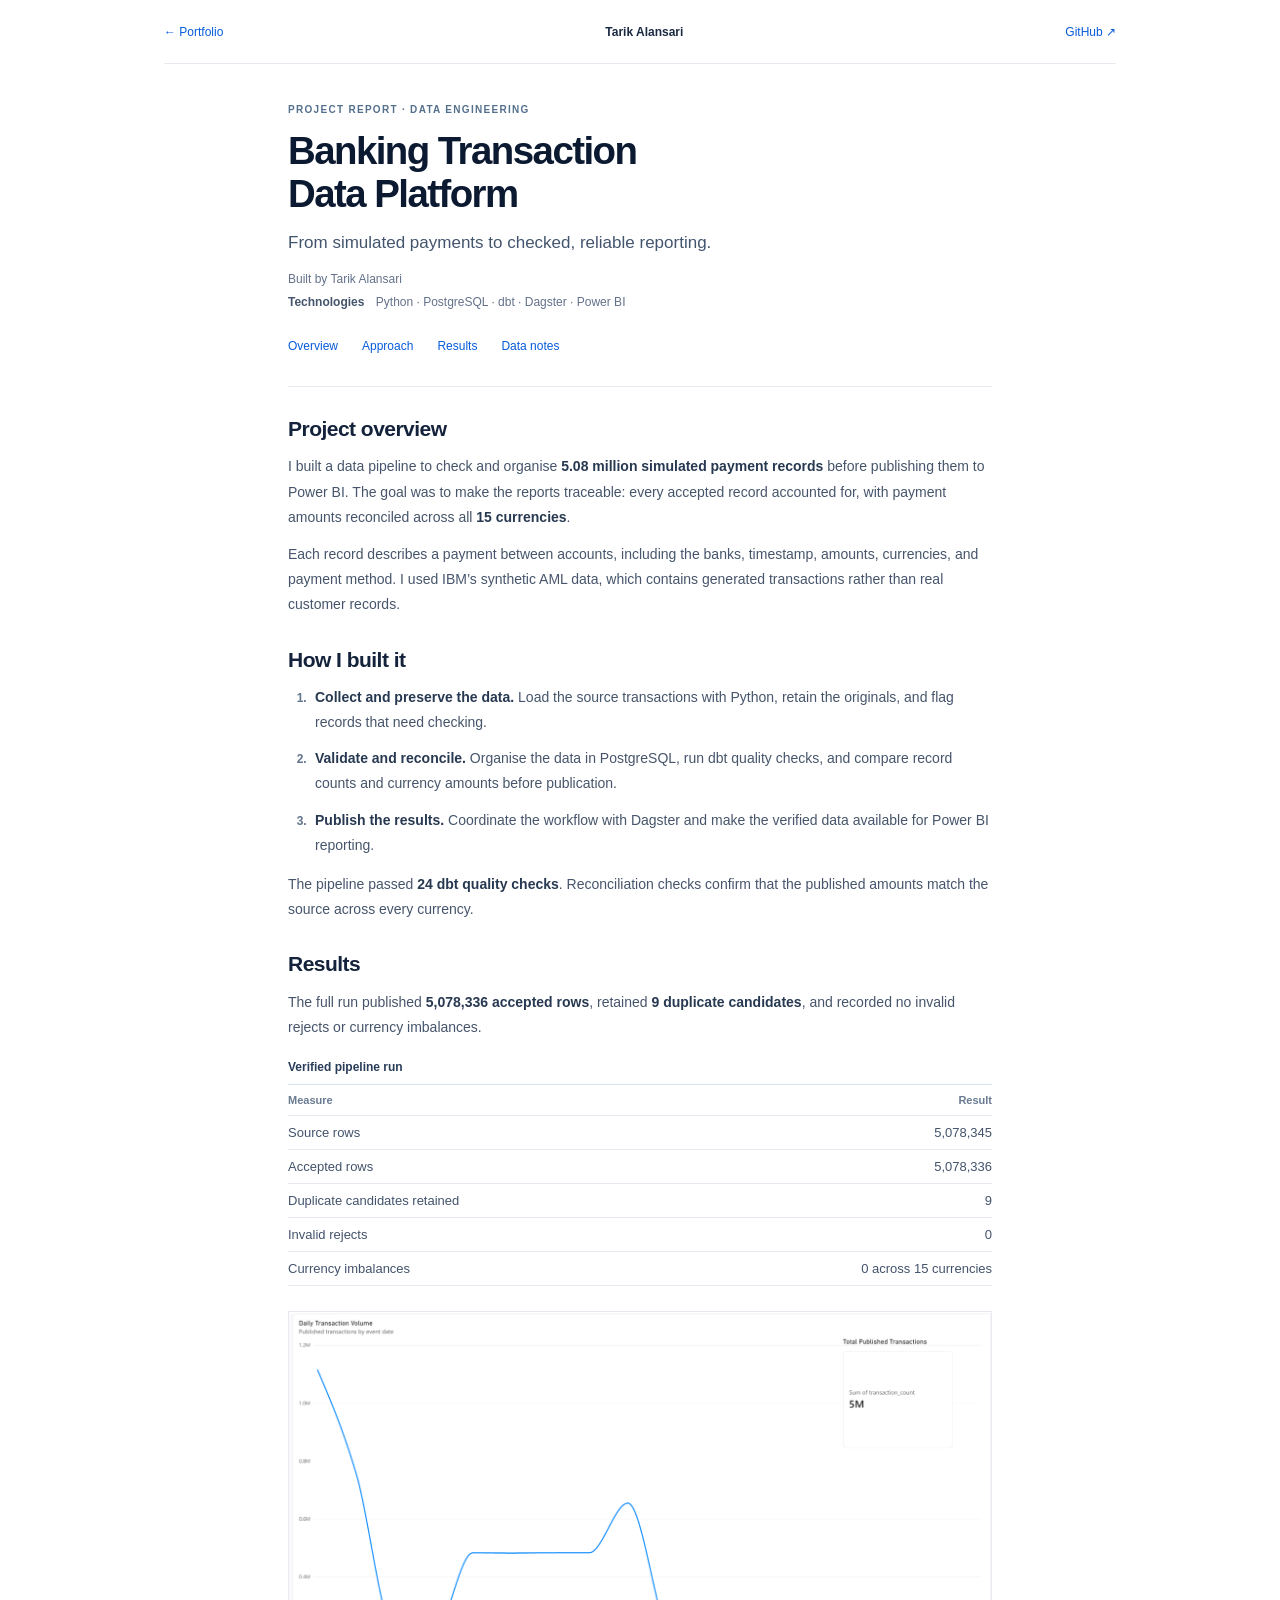
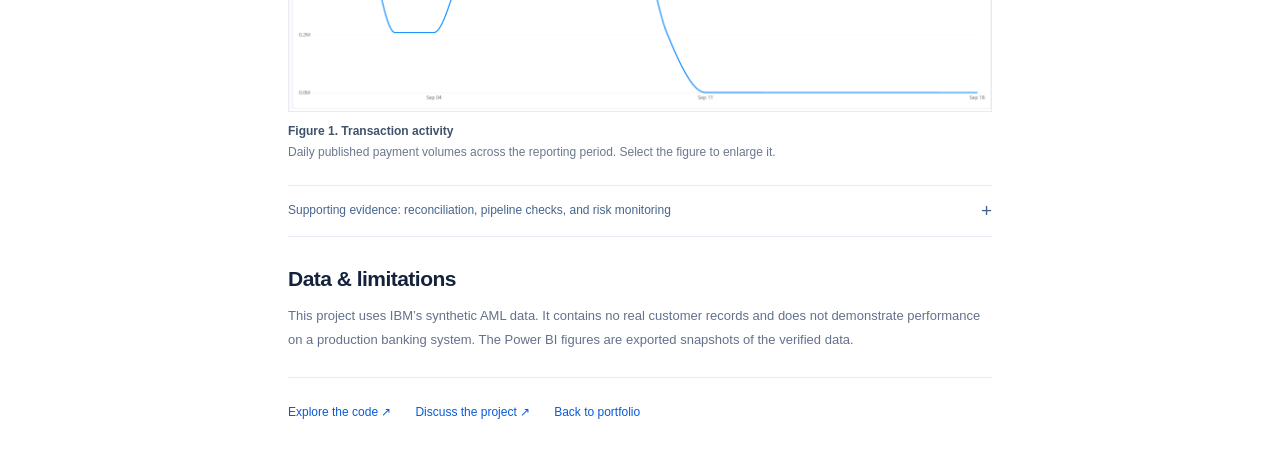
==== commit 2464569f: "Present banking project as a readable report instead of cards" ====
--- a/banking-pipeline.html
+++ b/banking-pipeline.html
@@ -13,83 +13,50 @@
   <meta property="og:image" content="https://tansari2004.github.io/tarik-alansari-portfolio/banking-transaction-platform-button.webp">
   <meta name="twitter:card" content="summary_large_image">
   <title>Banking Transaction Data Platform · Tarik Alansari</title>
-  <link rel="stylesheet" href="banking-pipeline.css?v=case-study-2">
+  <link rel="stylesheet" href="banking-pipeline.css?v=report-layout-1">
   <script src="banking-pipeline.js?v=case-study-1" defer></script>
 </head>
 <body>
-  <a class="skip-link" href="#main">Skip to project</a>
+  <a class="skip-link" href="#main">Skip to project report</a>
   <div class="page">
-    <nav class="project-nav" aria-label="Project navigation">
-      <a class="back-link" href="./#work"><span aria-hidden="true">←</span> Portfolio</a>
-      <a class="monogram" href="./" aria-label="Tarik Alansari — home">TA</a>
-      <a href="https://github.com/Tansari2004/financial-crime-investigation-analytics/tree/main/pipeline">GitHub <span aria-hidden="true">↗</span></a>
-    </nav>
-    <main id="main">
-      <header class="project-hero">
-        <div class="hero-copy">
-          <p class="eyebrow">Data engineering · Banking</p>
-          <h1>Banking Transaction<br>Data Platform</h1>
-          <p class="lead">Checking and organising simulated payment data before reporting.</p>
-          <a class="results-link" href="#results">See results <span aria-hidden="true">↓</span></a>
-        </div>
-        <div class="pipeline-visual" aria-hidden="true">
-          <svg viewBox="0 0 520 270" xmlns="http://www.w3.org/2000/svg">
-            <defs>
-              <linearGradient id="tile-blue" x2="1" y2="1"><stop stop-color="#58b6ff"/><stop offset="1" stop-color="#075aed"/></linearGradient>
-              <linearGradient id="tile-light" x2="1" y2="1"><stop stop-color="#fff"/><stop offset="1" stop-color="#e3efff"/></linearGradient>
-              <linearGradient id="bar-blue" x2="0" y2="1"><stop stop-color="#88caff"/><stop offset="1" stop-color="#1267f4"/></linearGradient>
-              <filter id="shadow" x="-30%" y="-30%" width="160%" height="180%"><feDropShadow dx="0" dy="6" stdDeviation="8" flood-color="#2869bf" flood-opacity=".09"/></filter>
-              <marker id="arrow" viewBox="0 0 10 10" refX="8" refY="5" markerWidth="5" markerHeight="5" orient="auto"><path d="m2 1 4 4-4 4" fill="none" stroke="#3183f6" stroke-width="1.7"/></marker>
-            </defs>
-            <g fill="none" stroke="#3183f6" stroke-width="2" marker-end="url(#arrow)"><path d="M103 138h39"/><path d="M233 138h32"/><path d="M332 138h14q9 0 9-10V72q0-10 11-10h14"/><path d="M332 138h14q9 0 9 10v49q0 10 11 10h14"/></g>
-            <g filter="url(#shadow)"><rect x="19" y="93" width="84" height="90" rx="13" fill="url(#tile-light)" stroke="#d4e5fc"/><rect x="146" y="84" width="87" height="108" rx="13" fill="url(#tile-light)" stroke="#d4e5fc"/><rect x="269" y="103" width="63" height="71" rx="11" fill="url(#tile-blue)"/>
-              <rect x="384" y="14" width="124" height="98" rx="10" fill="#fff" stroke="#dce9fb"/><rect x="384" y="151" width="124" height="105" rx="10" fill="#fff" stroke="#dce9fb"/>
-            </g>
-            <g stroke="#2b83f4" stroke-width="2" fill="#aed4ff"><ellipse cx="61" cy="120" rx="21" ry="7"/><path d="M40 120v31c0 10 42 10 42 0v-31M40 135c0 10 42 10 42 0"/></g>
-            <g fill="#0c6bf1"><rect x="160" y="101" width="17" height="17" rx="5"/><rect x="160" y="129" width="17" height="17" rx="5"/><rect x="160" y="157" width="17" height="17" rx="5"/></g>
-            <g stroke="#fff" stroke-width="1.7" fill="none"><path d="m164 109 3 3 6-7M164 137l3 3 6-7M164 165l3 3 6-7"/></g>
-            <g fill="#c1d8f6"><rect x="185" y="103" width="32" height="4" rx="2"/><rect x="185" y="111" width="23" height="4" rx="2"/><rect x="185" y="131" width="32" height="4" rx="2"/><rect x="185" y="139" width="23" height="4" rx="2"/><rect x="185" y="159" width="32" height="4" rx="2"/><rect x="185" y="167" width="23" height="4" rx="2"/></g>
-            <path d="M281 124h17l5 6h18v28h-40z" fill="#fff" opacity=".9"/><path d="M282 136h38" stroke="#8bc4ff" stroke-width="2"/>
-            <g stroke="#eaf1fa"><path d="M396 47h99M396 65h99M396 83h99"/></g>
-            <g fill="url(#bar-blue)"><rect x="398" y="77" width="9" height="19" rx="1"/><rect x="413" y="66" width="9" height="30" rx="1"/><rect x="428" y="72" width="9" height="24" rx="1"/><rect x="443" y="51" width="9" height="45" rx="1"/><rect x="458" y="40" width="9" height="56" rx="1"/><rect x="473" y="30" width="9" height="66" rx="1"/></g>
-            <g fill="#d5e5fa"><rect x="395" y="166" width="101" height="12" rx="4"/><rect x="397" y="188" width="29" height="5" rx="2"/><rect x="434" y="188" width="23" height="5" rx="2"/><rect x="466" y="188" width="28" height="5" rx="2"/><rect x="397" y="207" width="29" height="5" rx="2"/><rect x="434" y="207" width="23" height="5" rx="2"/><rect x="466" y="207" width="28" height="5" rx="2"/><rect x="397" y="226" width="29" height="5" rx="2"/><rect x="434" y="226" width="23" height="5" rx="2"/><rect x="466" y="226" width="28" height="5" rx="2"/></g>
-            <g font-family="Arial,sans-serif" font-size="10" fill="#55749b" text-anchor="middle"><text x="61" y="204">Source data</text><text x="189" y="213">Quality checks</text><text x="300" y="194">Reports</text></g>
-          </svg>
-        </div>
+    <nav class="project-nav" aria-label="Project navigation"><a href="./#work">← Portfolio</a><a class="author" href="./">Tarik Alansari</a><a href="https://github.com/Tansari2004/financial-crime-investigation-analytics/tree/main/pipeline">GitHub ↗</a></nav>
+    <main id="main" class="project-report">
+      <header class="report-header">
+        <p class="eyebrow">Project report · Data engineering</p>
+        <h1>Banking Transaction<br>Data Platform</h1>
+        <p class="standfirst">From simulated payments to checked, reliable reporting.</p>
+        <p class="byline">Built by Tarik Alansari</p>
+        <p class="technology-line"><strong>Technologies</strong> Python · PostgreSQL · dbt · Dagster · Power BI</p>
+        <nav class="report-contents" aria-label="Report sections"><a href="#overview">Overview</a><a href="#approach">Approach</a><a href="#results">Results</a><a href="#data-notes">Data notes</a></nav>
       </header>
-
-      <section class="key-facts" aria-label="Verified project results">
-        <div><span class="fact-icon" aria-hidden="true">▤</span><p><strong>5.08M</strong><span>source transactions</span></p></div>
-        <div><span class="fact-icon" aria-hidden="true">◎</span><p><strong>15</strong><span>currencies reconciled</span></p></div>
-        <div><span class="fact-icon" aria-hidden="true">✓</span><p><strong>24</strong><span>dbt quality checks passed</span></p></div>
+      <section class="report-section" aria-labelledby="overview">
+        <h2 id="overview">Project overview</h2>
+        <p>I built a data pipeline to check and organise <strong>5.08 million simulated payment records</strong> before publishing them to Power BI. The goal was to make the reports traceable: every accepted record accounted for, with payment amounts reconciled across all <strong>15 currencies</strong>.</p>
+        <p>Each record describes a payment between accounts, including the banks, timestamp, amounts, currencies, and payment method. I used IBM’s synthetic AML data, which contains generated transactions rather than real customer records.</p>
       </section>
-
-      <section class="build-section" aria-labelledby="build-title">
-        <h2 id="build-title">What I built</h2>
-        <ol class="steps">
-          <li><span class="step-number" aria-hidden="true">1</span><div><h3>Collect</h3><p>Load payments with Python. Preserve the originals and flag data issues.</p></div></li>
-          <li><span class="step-number" aria-hidden="true">2</span><div><h3>Check</h3><p>Organise records in PostgreSQL. Reconcile counts and currency amounts.</p></div></li>
-          <li><span class="step-number" aria-hidden="true">3</span><div><h3>Share</h3><p>Orchestrate with Dagster, test with dbt, and report in Power BI.</p></div></li>
+      <section class="report-section" aria-labelledby="approach">
+        <h2 id="approach">How I built it</h2>
+        <ol class="approach-list">
+          <li><strong>Collect and preserve the data.</strong> Load the source transactions with Python, retain the originals, and flag records that need checking.</li>
+          <li><strong>Validate and reconcile.</strong> Organise the data in PostgreSQL, run dbt quality checks, and compare record counts and currency amounts before publication.</li>
+          <li><strong>Publish the results.</strong> Coordinate the workflow with Dagster and make the verified data available for Power BI reporting.</li>
         </ol>
+        <p>The pipeline passed <strong>24 dbt quality checks</strong>. Reconciliation checks confirm that the published amounts match the source across every currency.</p>
       </section>
-
-      <section class="results-section" aria-labelledby="results">
-        <div class="section-heading"><h2 id="results">Results</h2><span>Actual Power BI screenshots · select to enlarge</span></div>
-        <div class="result-summary"><span class="check-mark" aria-hidden="true">✓</span><div><h3>Reliable data, ready to report.</h3><p><strong>5,078,336 accepted rows.</strong> Zero currency imbalance across all 15 currencies.</p></div></div>
-        <div class="report-grid">
-          <figure class="report"><a href="banking-assets/transaction-activity.png" aria-label="Enlarge transaction activity report"><img src="banking-assets/transaction-activity.png" width="2880" height="1635" alt="Actual Power BI report of daily published transaction volumes with a rounded 5M total" loading="lazy" decoding="async"><span class="enlarge" aria-hidden="true">↗</span></a><figcaption><h3>Transaction activity</h3><p>Published payment volumes over the reporting period.</p></figcaption></figure>
-          <figure class="report"><a href="banking-assets/reconciliation.png" aria-label="Enlarge currency reconciliation report"><img src="banking-assets/reconciliation.png" width="1220" height="1120" alt="Actual currency reconciliation report showing zero variance across 15 currencies" loading="lazy" decoding="async"><span class="enlarge" aria-hidden="true">↗</span></a><figcaption><h3>Currency reconciliation</h3><p>Source and published amounts match in every currency.</p></figcaption></figure>
-        </div>
-        <details class="details-panel"><summary>Pipeline checks &amp; risk monitoring <span aria-hidden="true">+</span></summary><div class="extra-reports">
-          <figure class="report health-report"><a href="banking-assets/pipeline-health.png" aria-label="Enlarge pipeline health report"><img src="banking-assets/pipeline-health.png" width="1700" height="340" alt="Pipeline health: 5,078,345 source rows, 5,078,336 accepted rows, 9 duplicate candidates, zero invalid rejects and zero currency imbalances" loading="lazy" decoding="async"><span class="enlarge" aria-hidden="true">↗</span></a><figcaption><h3>Checks before publication</h3><p>9 duplicate candidates retained. Zero invalid rejects or currency imbalances.</p></figcaption></figure>
-          <figure class="report"><a href="banking-assets/risk-monitoring.png" aria-label="Enlarge risk monitoring report"><img src="banking-assets/risk-monitoring.png" width="2880" height="1635" alt="Actual Power BI report showing rule-based risk-alert counts by currency" loading="lazy" decoding="async"><span class="enlarge" aria-hidden="true">↗</span></a><figcaption><h3>Rule-based risk monitoring</h3><p>Transparent rules flag payments for review. Alerts are not confirmed fraud.</p></figcaption></figure>
+      <section class="report-section" aria-labelledby="results">
+        <h2 id="results">Results</h2>
+        <p>The full run published <strong>5,078,336 accepted rows</strong>, retained <strong>9 duplicate candidates</strong>, and recorded no invalid rejects or currency imbalances.</p>
+        <table class="results-table"><caption>Verified pipeline run</caption><thead><tr><th scope="col">Measure</th><th scope="col">Result</th></tr></thead><tbody><tr><th scope="row">Source rows</th><td>5,078,345</td></tr><tr><th scope="row">Accepted rows</th><td>5,078,336</td></tr><tr><th scope="row">Duplicate candidates retained</th><td>9</td></tr><tr><th scope="row">Invalid rejects</th><td>0</td></tr><tr><th scope="row">Currency imbalances</th><td>0 across 15 currencies</td></tr></tbody></table>
+        <figure class="report main-figure"><a href="banking-assets/transaction-activity.png" aria-label="Enlarge transaction activity report"><img src="banking-assets/transaction-activity.png" width="2880" height="1635" alt="Actual Power BI report showing daily published payment volumes and a rounded 5M transaction total" loading="lazy" decoding="async"></a><figcaption><h3>Figure 1. Transaction activity</h3><p>Daily published payment volumes across the reporting period. Select the figure to enlarge it.</p></figcaption></figure>
+        <details class="supporting-reports"><summary>Supporting evidence: reconciliation, pipeline checks, and risk monitoring <span aria-hidden="true">+</span></summary><div class="supporting-content">
+          <figure class="report reconciliation-figure"><a href="banking-assets/reconciliation.png" aria-label="Enlarge currency reconciliation report"><img src="banking-assets/reconciliation.png" width="1220" height="1120" alt="Actual reconciliation report showing zero variance across all 15 currencies" loading="lazy" decoding="async"></a><figcaption><h3>Figure 2. Currency reconciliation</h3><p>Source and published amounts match for every currency.</p></figcaption></figure>
+          <figure class="report"><a href="banking-assets/pipeline-health.png" aria-label="Enlarge pipeline health report"><img src="banking-assets/pipeline-health.png" width="1700" height="340" alt="Pipeline health table: 5,078,345 source rows, 5,078,336 accepted rows, 9 duplicate candidates, zero invalid rejects and zero currency imbalances" loading="lazy" decoding="async"></a><figcaption><h3>Figure 3. Pipeline checks</h3><p>Row counts and validation results from the full run.</p></figcaption></figure>
+          <figure class="report"><a href="banking-assets/risk-monitoring.png" aria-label="Enlarge risk monitoring report"><img src="banking-assets/risk-monitoring.png" width="2880" height="1635" alt="Actual Power BI report showing rule-based risk-alert counts by currency" loading="lazy" decoding="async"></a><figcaption><h3>Figure 4. Rule-based risk monitoring</h3><p>Transparent rules flag payments for review. These alerts are not confirmed fraud.</p></figcaption></figure>
         </div></details>
       </section>
-
-      <details class="details-panel data-explainer"><summary>About the transaction data <span aria-hidden="true">+</span></summary><div class="data-copy"><p>Each row is a simulated payment from one account to another, with a timestamp, banks, amounts, currencies, and payment method. The dataset includes transfers, purchases, card payments, and cheques.</p><p>IBM’s synthetic AML data contains generated records, not real customer transactions or anonymised bank records. The pipeline verifies that accepted records are accounted for and amounts reconcile across all 15 currencies.</p></div></details>
-      <div class="project-notes"><div><h2>Data &amp; limitations</h2><p>IBM synthetic payment data. No real customer records. Reports are exported snapshots of verified data.</p></div><div><h2>Technologies</h2><p>Python · PostgreSQL · dbt · Dagster · Power BI</p></div></div>
+      <section class="report-section data-notes" aria-labelledby="data-notes"><h2 id="data-notes">Data &amp; limitations</h2><p>This project uses IBM’s synthetic AML data. It contains no real customer records and does not demonstrate performance on a production banking system. The Power BI figures are exported snapshots of the verified data.</p></section>
+      <footer class="report-footer"><a href="https://github.com/Tansari2004/financial-crime-investigation-analytics/tree/main/pipeline">Explore the code ↗</a><a href="mailto:tansari7@uwo.ca">Discuss the project ↗</a><a href="./#work">Back to portfolio</a></footer>
     </main>
-    <footer class="project-footer"><a class="code-button" href="https://github.com/Tansari2004/financial-crime-investigation-analytics/tree/main/pipeline">Explore the code <span aria-hidden="true">↗</span></a><nav aria-label="Contact links"><span>Let’s connect</span><a href="mailto:tansari7@uwo.ca">Email</a><a href="https://www.linkedin.com/in/tarik-alansari/">LinkedIn</a><a href="https://github.com/Tansari2004">GitHub</a></nav></footer>
   </div>
   <dialog class="image-viewer" aria-labelledby="viewer-title" aria-describedby="viewer-hint"><div class="viewer-bar"><h2 id="viewer-title">Report screenshot</h2><div class="viewer-controls"><button type="button" class="zoom-button" aria-pressed="false">Zoom in</button><button type="button" class="close-viewer" aria-label="Close screenshot">✕</button></div></div><div class="viewer-image"><img alt=""></div><p class="viewer-hint" id="viewer-hint">Zoom in, then scroll to explore the report. Press Escape to close.</p></dialog>
 </body>
--- a/banking-pipeline.css
+++ b/banking-pipeline.css
@@ -1,12 +1,79 @@
-:root{color-scheme:light;font-family:Inter,-apple-system,BlinkMacSystemFont,"Segoe UI",sans-serif;color:#091735;background:#fff;font-synthesis:none;-webkit-font-smoothing:antialiased}
-*{box-sizing:border-box}body{margin:0}h1,h2,h3,p,figure{margin:0}a{color:inherit;text-decoration:none}a:focus-visible,summary:focus-visible,button:focus-visible{outline:3px solid #0059ef;outline-offset:4px}button{font:inherit}html{scroll-padding-top:20px}
-.skip-link{position:fixed;z-index:20;top:8px;left:16px;width:1px;height:1px;padding:0;overflow:hidden;clip-path:inset(50%);white-space:nowrap;background:#fff;color:#0059ef}.skip-link:focus{width:auto;height:auto;padding:12px;clip-path:none;overflow:visible}
-.page{width:min(1000px,100%);padding:0 24px;margin:auto}.project-nav{position:relative;display:flex;align-items:center;justify-content:space-between;min-height:58px;padding:0 4px;color:#0059ef;font-size:12px;font-weight:550}.project-nav>a{display:inline-flex;gap:8px;align-items:center;min-height:44px}.project-nav .monogram{position:absolute;left:50%;transform:translateX(-50%);color:#091735;font-size:23px;font-weight:650;letter-spacing:-2.5px}.project-nav a:hover:not(.monogram){text-decoration:underline;text-underline-offset:4px}
-.project-hero{display:grid;grid-template-columns:47% 53%;align-items:center;min-height:260px;padding:25px 26px;border-radius:13px;background:linear-gradient(110deg,#f1f7ff,#eaf3ff)}.hero-copy{position:relative;z-index:1}.eyebrow{font-size:9px;line-height:1.5;color:#2564bf;letter-spacing:.15em;text-transform:uppercase;font-weight:650;margin-bottom:14px}h1{font-size:34px;line-height:1.13;letter-spacing:-.045em;font-weight:750}.lead{font-size:14px;line-height:1.5;color:#536581;max-width:350px;margin-top:13px}.results-link{display:inline-flex;align-items:center;gap:10px;min-height:44px;margin-top:10px;color:#0059ef;font-size:13px;font-weight:600}.results-link:hover{text-decoration:underline;text-underline-offset:4px}.pipeline-visual{width:100%;padding-left:10px}.pipeline-visual svg{display:block;width:100%;height:auto}
-.key-facts{display:grid;grid-template-columns:repeat(3,minmax(0,1fr));margin-top:12px;padding:17px 8px;border:1px solid #e1eafa;border-radius:9px;background:linear-gradient(110deg,#fbfdff,#f3f8ff)}.key-facts>div{display:flex;gap:13px;align-items:center;padding:0 25px}.key-facts>div+div{border-left:1px solid #dce7f8}.fact-icon{display:grid;place-items:center;flex-shrink:0;width:33px;height:33px;border-radius:8px;background:#e9f2ff;color:#1267f1;font-size:23px}.key-facts strong{display:block;font-size:21px;line-height:1.2;font-weight:700;letter-spacing:-.035em}.key-facts p>span{display:block;color:#62718b;font-size:11px;line-height:1.45;margin-top:5px}
-.build-section,.results-section{margin-top:24px}h2{font-size:21px;line-height:1.3;letter-spacing:-.035em;font-weight:700}.steps{display:grid;grid-template-columns:repeat(3,minmax(0,1fr));gap:18px;list-style:none;margin:12px 0 0;padding:0}.steps li{position:relative;display:flex;align-items:flex-start;gap:12px;padding:16px 14px;border:1px solid #e1e9f4;border-radius:8px}.steps li:not(:last-child)::after{content:"→";position:absolute;right:-16px;top:50%;transform:translateY(-50%);font-size:17px;background:#fff;color:#425b7c;z-index:1}.step-number{display:grid;place-items:center;width:28px;height:28px;flex-shrink:0;border-radius:50%;background:#edf5ff;color:#0059ef;font-size:12px;font-weight:600}.steps h3{font-size:13px;line-height:1.4;font-weight:650}.steps p{margin-top:5px;color:#62718b;font-size:12px;line-height:1.5}
-.section-heading{display:flex;align-items:center;justify-content:space-between;gap:14px;margin-bottom:12px}.section-heading>span{font-size:10px;color:#63748e}.result-summary{display:flex;align-items:center;gap:12px;padding:17px 18px;background:#f5f9ff;border:1px solid #e0eafa;border-radius:9px}.check-mark{display:grid;place-items:center;width:24px;height:24px;flex-shrink:0;border-radius:50%;background:#39ae78;color:#fff;font-size:15px}.result-summary h3{font-size:17px;font-weight:650;letter-spacing:-.025em;line-height:1.3}.result-summary p{margin-top:5px;font-size:12px;color:#5a6d88;line-height:1.5}.result-summary p strong{font-weight:600}.report-grid{display:grid;grid-template-columns:1.3fr 1fr;gap:14px;margin-top:12px}.report{min-width:0;overflow:hidden;border:1px solid #e1e9f4;border-radius:9px;background:#fff}.report a{display:block;position:relative;cursor:zoom-in;background:#fafcff}.report img{display:block;width:100%;height:205px;padding:9px;object-fit:contain}.enlarge{position:absolute;right:8px;bottom:8px;display:grid;place-items:center;width:25px;height:25px;border:1px solid #dbe7f6;border-radius:6px;background:#fffffff0;color:#1c60bb;font-size:15px}.report figcaption{padding:12px 14px;border-top:1px solid #eaf0f7}.report h3{font-size:13px;line-height:1.4;font-weight:650}.report figcaption p{font-size:11px;color:#62718b;line-height:1.5;margin-top:4px}
-.details-panel{margin-top:12px;border:1px solid #e1e9f4;border-radius:8px}.details-panel summary{display:flex;justify-content:space-between;align-items:center;gap:14px;list-style:none;min-height:44px;padding:10px 14px;color:#405f89;font-size:12px;font-weight:550;cursor:pointer}.details-panel summary::-webkit-details-marker{display:none}.details-panel summary span{font-size:19px;font-weight:400}.details-panel[open] summary span{transform:rotate(45deg)}.extra-reports{display:grid;gap:12px;padding:0 12px 12px}.extra-reports .report img{height:auto;max-height:300px;object-fit:contain}.data-explainer{margin-top:12px}.data-copy{padding:0 16px 16px;max-width:800px}.data-copy p{font-size:12px;line-height:1.7;color:#62718b}.data-copy p+p{margin-top:10px}
-.project-notes{display:grid;grid-template-columns:1fr 1fr;gap:26px;margin-top:22px;padding:17px 4px;border-top:1px solid #e1e9f3;border-bottom:1px solid #e1e9f3}.project-notes>div+div{border-left:1px solid #e1e9f3;padding-left:26px}.project-notes h2{font-size:9px;color:#2564bf;text-transform:uppercase;letter-spacing:.13em;font-weight:650}.project-notes p{font-size:11px;line-height:1.5;color:#62718b;margin-top:7px}.project-footer{display:flex;align-items:center;justify-content:space-between;gap:20px;padding:16px 0 24px}.code-button{display:inline-flex;align-items:center;justify-content:center;gap:14px;min-height:38px;border-radius:7px;background:#0059ef;color:#fff;font-size:12px;font-weight:550;padding:0 17px}.code-button:hover{background:#0049ca}.project-footer nav{display:flex;align-items:center;gap:19px;font-size:11px}.project-footer nav>span{font-weight:600}.project-footer nav a{display:inline-flex;align-items:center;min-height:44px;color:#536581}.project-footer nav a:hover{color:#0059ef;text-decoration:underline;text-underline-offset:4px}
-.viewer-open{overflow:hidden}.image-viewer{width:min(1200px,calc(100% - 28px));max-height:calc(100dvh - 28px);padding:0;overflow:hidden;border:1px solid #dae5f4;border-radius:12px;background:#fff;color:#142544;box-shadow:0 20px 70px #12243b44}.image-viewer::backdrop{background:#10213caa}.viewer-bar{display:flex;align-items:center;justify-content:space-between;gap:12px;padding:9px 12px;border-bottom:1px solid #e1e9f3}.viewer-bar h2{font-size:15px}.viewer-controls{display:flex;gap:7px;flex-shrink:0}.viewer-controls button{cursor:pointer;border:1px solid #e0e9f6;background:#eff5ff;color:#315d96;border-radius:7px;min-height:44px;padding:8px 12px;font-size:12px}.viewer-controls .close-viewer{width:44px;padding:0}.viewer-image{overflow:auto;max-height:calc(100dvh - 155px);overscroll-behavior:contain}.viewer-image img{display:block;width:100%;height:auto}.zoomed .viewer-image img{width:max(100%,1400px);max-width:none}.viewer-hint{font-size:11px;color:#62718b;border-top:1px solid #e1e9f3;padding:9px 12px;line-height:1.5}
-@media(max-width:760px){.page{padding-inline:18px}.project-nav{min-height:60px;font-size:12px}.project-hero{grid-template-columns:1fr;padding:25px 22px 10px}.eyebrow{font-size:9px}h1{font-size:clamp(28px,7.5vw,34px)}.lead{font-size:14px;max-width:100%}.pipeline-visual{max-width:470px;margin:5px auto 0;padding-left:0}.key-facts{padding:15px 0}.key-facts>div{display:block;padding:0 12px}.fact-icon{display:none}.key-facts strong{font-size:22px}.key-facts p>span{font-size:11px}.steps{grid-template-columns:1fr;gap:10px}.steps li{padding:14px}.steps li:not(:last-child)::after{display:none}.steps h3{font-size:15px}.steps p{font-size:13px}.section-heading{align-items:flex-start;flex-direction:column;gap:5px}.section-heading>span{font-size:11px}.result-summary{padding:15px}.result-summary h3{font-size:16px}.result-summary p{font-size:13px}.report-grid{grid-template-columns:1fr}.report img{height:auto;max-height:270px;object-fit:contain}.report h3{font-size:14px}.report figcaption p{font-size:12px}.details-panel summary{font-size:13px;min-height:48px}.data-copy p{font-size:13px}.project-notes{grid-template-columns:1fr;gap:17px;padding:18px 0}.project-notes>div+div{border:0;padding-left:0}.project-notes h2{font-size:10px}.project-notes p{font-size:12px}.project-footer{align-items:flex-start;flex-direction:column;gap:6px}.code-button{min-height:44px;font-size:13px}.project-footer nav{flex-wrap:wrap;gap:17px;font-size:12px}.project-footer nav>span{width:100%;margin-top:10px}.viewer-bar h2{font-size:13px}.viewer-controls button{font-size:11px;padding-inline:10px}.viewer-hint{font-size:11px}}
+/* Project report: one reading column, restrained rules, and original figures. */
+:root { color-scheme: light; font-family: Inter, -apple-system, BlinkMacSystemFont, "Segoe UI", sans-serif; color: #15243d; background: #fff; -webkit-font-smoothing: antialiased; }
+* { box-sizing: border-box; }
+body { margin: 0; }
+h1, h2, h3, p, figure { margin: 0; }
+a { color: #075bd9; text-decoration: none; }
+a:hover { text-decoration: underline; text-underline-offset: 4px; }
+a:focus-visible, summary:focus-visible, button:focus-visible { outline: 3px solid #0059ef; outline-offset: 4px; }
+html { scroll-padding-top: 24px; }
+button { font: inherit; }
+.skip-link { position: fixed; z-index: 20; top: 8px; left: 16px; width: 1px; height: 1px; padding: 0; overflow: hidden; clip-path: inset(50%); white-space: nowrap; background: #fff; }
+.skip-link:focus { width: auto; height: auto; padding: 12px; clip-path: none; overflow: visible; }
+.page { width: min(1000px, 100%); margin: auto; padding: 0 24px; }
+.project-nav { display: flex; align-items: center; justify-content: space-between; gap: 18px; min-height: 64px; border-bottom: 1px solid #e7ebf1; font-size: 12px; }
+.project-nav a { display: inline-flex; align-items: center; min-height: 44px; }
+.project-nav .author { color: #1b2a43; font-weight: 600; }
+.project-report { max-width: 704px; margin: auto; }
+.report-header { padding: 40px 0 24px; border-bottom: 1px solid #e7ebf1; }
+.eyebrow { margin-bottom: 14px; color: #54708d; font-size: 10px; font-weight: 600; letter-spacing: .13em; text-transform: uppercase; }
+h1 { font-size: clamp(30px, 3vw, 40px); font-weight: 700; line-height: 1.13; letter-spacing: -.04em; color: #0b1931; }
+.standfirst { margin-top: 14px; font-size: 17px; line-height: 1.5; color: #43556e; }
+.byline { margin-top: 17px; color: #63718a; font-size: 12px; }
+.technology-line { margin-top: 7px; color: #63718a; font-size: 12px; line-height: 1.65; }
+.technology-line strong { margin-right: 8px; color: #45556d; font-weight: 600; }
+.report-contents { display: flex; flex-wrap: wrap; gap: 24px; margin-top: 17px; font-size: 12px; }
+.report-contents a { display: inline-flex; align-items: center; min-height: 32px; }
+.report-section { margin-top: 28px; }
+h2 { font-size: 21px; line-height: 1.3; font-weight: 650; letter-spacing: -.025em; color: #14233b; margin-bottom: 12px; }
+.report-section > p, .approach-list { font-size: 14px; line-height: 1.8; color: #46556b; }
+.report-section > p + p { margin-top: 12px; }
+.report-section strong, .approach-list strong { color: #273851; font-weight: 600; }
+.approach-list { padding-left: 22px; margin: 0 0 14px; }
+.approach-list li { padding-left: 5px; margin-bottom: 11px; }
+.approach-list li::marker { color: #60748d; font-size: 12px; font-weight: 600; }
+.results-table { width: 100%; border-collapse: collapse; margin-top: 20px; font-size: 13px; color: #43536c; font-variant-numeric: tabular-nums; }
+.results-table caption { text-align: left; font-size: 12px; font-weight: 600; color: #283c58; margin-bottom: 10px; }
+.results-table th, .results-table td { padding: 9px 0; border-bottom: 1px solid #e7ebf1; text-align: left; }
+.results-table thead th { font-size: 11px; color: #697b91; font-weight: 600; border-top: 1px solid #d9e1eb; }
+.results-table tbody th { font-weight: 400; }
+.results-table td, .results-table thead th:last-child { text-align: right; padding-left: 18px; }
+.report { margin-top: 25px; }
+.report a { display: block; cursor: zoom-in; }
+.report a:focus-visible { outline-offset: 5px; }
+.report img { display: block; width: 100%; height: auto; border: 1px solid #e7ebf1; }
+.report figcaption { margin-top: 10px; }
+.report h3 { font-size: 12px; font-weight: 600; line-height: 1.5; color: #40526b; }
+.report figcaption p { margin-top: 3px; font-size: 12px; color: #6b788d; line-height: 1.6; }
+.supporting-reports { border-top: 1px solid #e7ebf1; border-bottom: 1px solid #e7ebf1; margin-top: 23px; }
+.supporting-reports summary { display: flex; align-items: center; justify-content: space-between; gap: 16px; min-height: 48px; padding: 10px 0; list-style: none; cursor: pointer; color: #46658e; font-size: 12px; line-height: 1.6; }
+.supporting-reports summary::-webkit-details-marker { display: none; }
+.supporting-reports summary span { flex-shrink: 0; font-size: 19px; }
+.supporting-reports[open] summary span { transform: rotate(45deg); }
+.supporting-content { padding-bottom: 23px; }
+.reconciliation-figure { max-width: 520px; margin-inline: auto; }
+.data-notes { padding-bottom: 26px; }
+.data-notes > p { color: #63718a; font-size: 13px; }
+.report-footer { display: flex; flex-wrap: wrap; gap: 24px; padding: 12px 0 28px; border-top: 1px solid #e7ebf1; font-size: 12px; }
+.report-footer a { display: inline-flex; align-items: center; min-height: 44px; }
+
+.viewer-open{overflow:hidden}.image-viewer{width:min(1200px,calc(100% - 28px));max-height:calc(100dvh - 28px);padding:0;overflow:hidden;border:1px solid #dae5f4;border-radius:12px;background:#fff;color:#142544;box-shadow:0 20px 70px #12243b44}.image-viewer::backdrop{background:#10213caa}.viewer-bar{display:flex;align-items:center;justify-content:space-between;gap:12px;padding:9px 12px;border-bottom:1px solid #e1e9f3}.viewer-bar h2{font-size:15px;margin:0}.viewer-controls{display:flex;gap:7px;flex-shrink:0}.viewer-controls button{cursor:pointer;border:1px solid #e0e9f6;background:#eff5ff;color:#315d96;border-radius:7px;min-height:44px;padding:8px 12px;font-size:12px}.viewer-controls .close-viewer{width:44px;padding:0}.viewer-image{overflow:auto;max-height:calc(100dvh - 155px);overscroll-behavior:contain}.viewer-image img{display:block;width:100%;height:auto}.zoomed .viewer-image img{width:max(100%,1400px);max-width:none}.viewer-hint{font-size:11px;color:#62718b;border-top:1px solid #e1e9f3;padding:9px 12px;line-height:1.5}
+
+@media (max-width: 760px) {
+  .page { padding-inline: 20px; }
+  .project-nav { min-height: 58px; gap: 12px; font-size: 11px; }
+  .report-header { padding-top: 28px; padding-bottom: 18px; }
+  h1 { font-size: clamp(28px, 7.5vw, 34px); }
+  .standfirst { font-size: 16px; }
+  .technology-line { font-size: 12px; }
+  .report-contents { column-gap: 21px; row-gap: 0; }
+  .report-contents a { min-height: 44px; }
+  .report-section { margin-top: 24px; }
+  h2 { font-size: 20px; }
+  .report-section > p, .approach-list { font-size: 14px; line-height: 1.8; }
+  .results-table { font-size: 12px; }
+  .results-table th, .results-table td { padding-block: 10px; }
+  .report-footer { gap: 2px 20px; }
+  .viewer-bar h2 { font-size: 13px; margin: 0; }
+  .viewer-controls button { padding-inline: 9px; font-size: 11px; }
+}
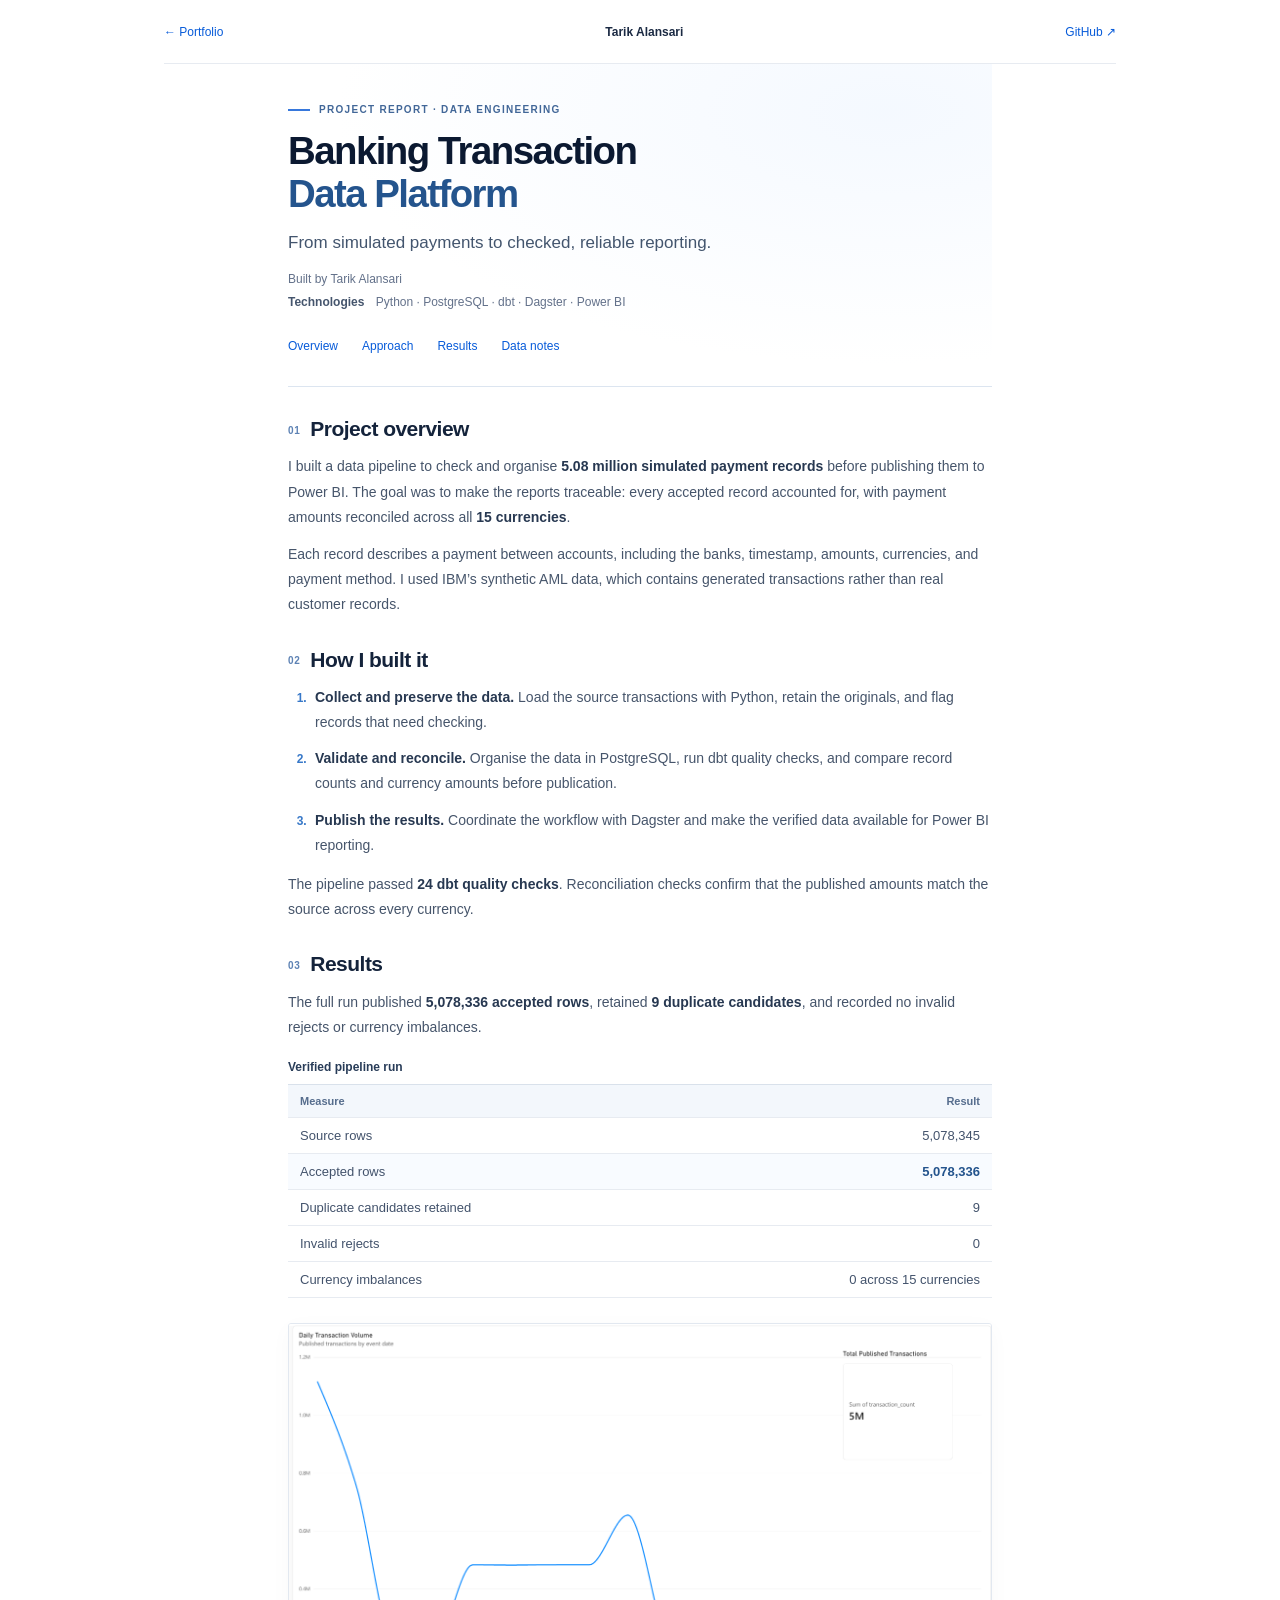
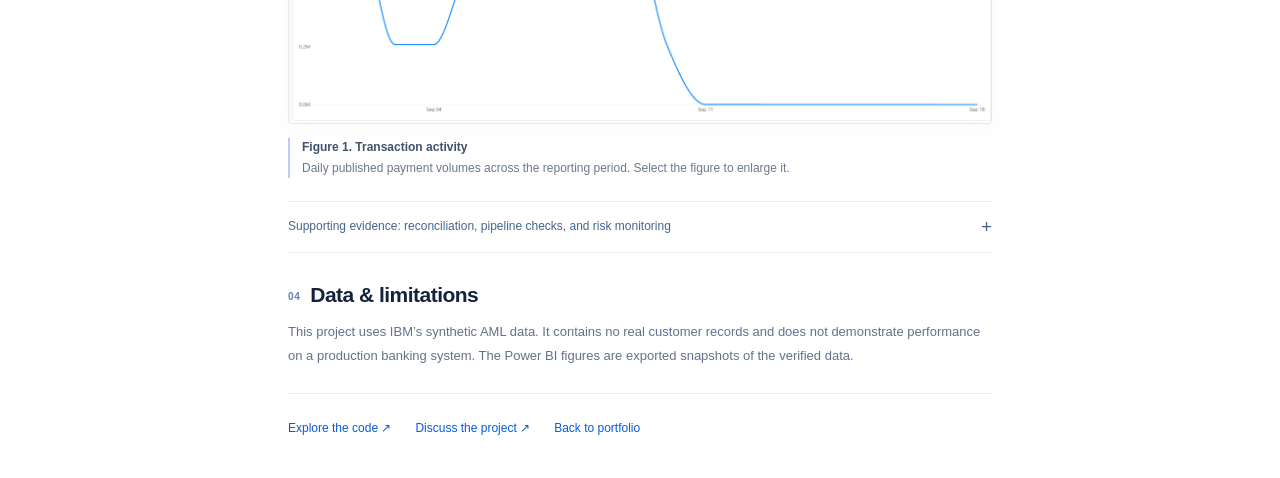
==== commit 88debd50: "Polish banking report typography and subtle blue accents" ====
--- a/banking-pipeline.html
+++ b/banking-pipeline.html
@@ -13,7 +13,7 @@
   <meta property="og:image" content="https://tansari2004.github.io/tarik-alansari-portfolio/banking-transaction-platform-button.webp">
   <meta name="twitter:card" content="summary_large_image">
   <title>Banking Transaction Data Platform · Tarik Alansari</title>
-  <link rel="stylesheet" href="banking-pipeline.css?v=report-layout-1">
+  <link rel="stylesheet" href="banking-pipeline.css?v=report-polish-1">
   <script src="banking-pipeline.js?v=case-study-1" defer></script>
 </head>
 <body>
@@ -23,19 +23,19 @@
     <main id="main" class="project-report">
       <header class="report-header">
         <p class="eyebrow">Project report · Data engineering</p>
-        <h1>Banking Transaction<br>Data Platform</h1>
+        <h1>Banking Transaction<br><span class="title-accent">Data Platform</span></h1>
         <p class="standfirst">From simulated payments to checked, reliable reporting.</p>
         <p class="byline">Built by Tarik Alansari</p>
         <p class="technology-line"><strong>Technologies</strong> Python · PostgreSQL · dbt · Dagster · Power BI</p>
         <nav class="report-contents" aria-label="Report sections"><a href="#overview">Overview</a><a href="#approach">Approach</a><a href="#results">Results</a><a href="#data-notes">Data notes</a></nav>
       </header>
       <section class="report-section" aria-labelledby="overview">
-        <h2 id="overview">Project overview</h2>
+        <h2 id="overview"><span class="section-number" aria-hidden="true">01</span>Project overview</h2>
         <p>I built a data pipeline to check and organise <strong>5.08 million simulated payment records</strong> before publishing them to Power BI. The goal was to make the reports traceable: every accepted record accounted for, with payment amounts reconciled across all <strong>15 currencies</strong>.</p>
         <p>Each record describes a payment between accounts, including the banks, timestamp, amounts, currencies, and payment method. I used IBM’s synthetic AML data, which contains generated transactions rather than real customer records.</p>
       </section>
       <section class="report-section" aria-labelledby="approach">
-        <h2 id="approach">How I built it</h2>
+        <h2 id="approach"><span class="section-number" aria-hidden="true">02</span>How I built it</h2>
         <ol class="approach-list">
           <li><strong>Collect and preserve the data.</strong> Load the source transactions with Python, retain the originals, and flag records that need checking.</li>
           <li><strong>Validate and reconcile.</strong> Organise the data in PostgreSQL, run dbt quality checks, and compare record counts and currency amounts before publication.</li>
@@ -44,7 +44,7 @@
         <p>The pipeline passed <strong>24 dbt quality checks</strong>. Reconciliation checks confirm that the published amounts match the source across every currency.</p>
       </section>
       <section class="report-section" aria-labelledby="results">
-        <h2 id="results">Results</h2>
+        <h2 id="results"><span class="section-number" aria-hidden="true">03</span>Results</h2>
         <p>The full run published <strong>5,078,336 accepted rows</strong>, retained <strong>9 duplicate candidates</strong>, and recorded no invalid rejects or currency imbalances.</p>
         <table class="results-table"><caption>Verified pipeline run</caption><thead><tr><th scope="col">Measure</th><th scope="col">Result</th></tr></thead><tbody><tr><th scope="row">Source rows</th><td>5,078,345</td></tr><tr><th scope="row">Accepted rows</th><td>5,078,336</td></tr><tr><th scope="row">Duplicate candidates retained</th><td>9</td></tr><tr><th scope="row">Invalid rejects</th><td>0</td></tr><tr><th scope="row">Currency imbalances</th><td>0 across 15 currencies</td></tr></tbody></table>
         <figure class="report main-figure"><a href="banking-assets/transaction-activity.png" aria-label="Enlarge transaction activity report"><img src="banking-assets/transaction-activity.png" width="2880" height="1635" alt="Actual Power BI report showing daily published payment volumes and a rounded 5M transaction total" loading="lazy" decoding="async"></a><figcaption><h3>Figure 1. Transaction activity</h3><p>Daily published payment volumes across the reporting period. Select the figure to enlarge it.</p></figcaption></figure>
@@ -54,7 +54,7 @@
           <figure class="report"><a href="banking-assets/risk-monitoring.png" aria-label="Enlarge risk monitoring report"><img src="banking-assets/risk-monitoring.png" width="2880" height="1635" alt="Actual Power BI report showing rule-based risk-alert counts by currency" loading="lazy" decoding="async"></a><figcaption><h3>Figure 4. Rule-based risk monitoring</h3><p>Transparent rules flag payments for review. These alerts are not confirmed fraud.</p></figcaption></figure>
         </div></details>
       </section>
-      <section class="report-section data-notes" aria-labelledby="data-notes"><h2 id="data-notes">Data &amp; limitations</h2><p>This project uses IBM’s synthetic AML data. It contains no real customer records and does not demonstrate performance on a production banking system. The Power BI figures are exported snapshots of the verified data.</p></section>
+      <section class="report-section data-notes" aria-labelledby="data-notes"><h2 id="data-notes"><span class="section-number" aria-hidden="true">04</span>Data &amp; limitations</h2><p>This project uses IBM’s synthetic AML data. It contains no real customer records and does not demonstrate performance on a production banking system. The Power BI figures are exported snapshots of the verified data.</p></section>
       <footer class="report-footer"><a href="https://github.com/Tansari2004/financial-crime-investigation-analytics/tree/main/pipeline">Explore the code ↗</a><a href="mailto:tansari7@uwo.ca">Discuss the project ↗</a><a href="./#work">Back to portfolio</a></footer>
     </main>
   </div>
--- a/banking-pipeline.css
+++ b/banking-pipeline.css
@@ -15,34 +15,40 @@
 .project-nav a { display: inline-flex; align-items: center; min-height: 44px; }
 .project-nav .author { color: #1b2a43; font-weight: 600; }
 .project-report { max-width: 704px; margin: auto; }
-.report-header { padding: 40px 0 24px; border-bottom: 1px solid #e7ebf1; }
-.eyebrow { margin-bottom: 14px; color: #54708d; font-size: 10px; font-weight: 600; letter-spacing: .13em; text-transform: uppercase; }
+.report-header { padding: 40px 0 24px; border-bottom: 1px solid #dce5f0; background: radial-gradient(ellipse at 85% 15%, #eaf3ff80, transparent 65%); }
+.eyebrow { display: flex; align-items: center; gap: 9px; margin-bottom: 14px; color: #426798; font-size: 10px; font-weight: 600; letter-spacing: .13em; text-transform: uppercase; }
+.eyebrow::before { content: ""; width: 22px; height: 2px; background: #3778dc; flex-shrink: 0; }
 h1 { font-size: clamp(30px, 3vw, 40px); font-weight: 700; line-height: 1.13; letter-spacing: -.04em; color: #0b1931; }
 .standfirst { margin-top: 14px; font-size: 17px; line-height: 1.5; color: #43556e; }
+.title-accent { color: #24548d; }
 .byline { margin-top: 17px; color: #63718a; font-size: 12px; }
 .technology-line { margin-top: 7px; color: #63718a; font-size: 12px; line-height: 1.65; }
 .technology-line strong { margin-right: 8px; color: #45556d; font-weight: 600; }
 .report-contents { display: flex; flex-wrap: wrap; gap: 24px; margin-top: 17px; font-size: 12px; }
-.report-contents a { display: inline-flex; align-items: center; min-height: 32px; }
+.report-contents a { display: inline-flex; align-items: center; min-height: 32px; border-bottom: 1px solid transparent; }
+.report-contents a:hover { text-decoration: none; border-bottom-color: #3778dc; }
 .report-section { margin-top: 28px; }
 h2 { font-size: 21px; line-height: 1.3; font-weight: 650; letter-spacing: -.025em; color: #14233b; margin-bottom: 12px; }
+.section-number { display: inline-block; vertical-align: middle; margin-right: 10px; color: #5d82b4; font-size: 10px; font-weight: 600; letter-spacing: .06em; }
 .report-section > p, .approach-list { font-size: 14px; line-height: 1.8; color: #46556b; }
 .report-section > p + p { margin-top: 12px; }
 .report-section strong, .approach-list strong { color: #273851; font-weight: 600; }
 .approach-list { padding-left: 22px; margin: 0 0 14px; }
 .approach-list li { padding-left: 5px; margin-bottom: 11px; }
-.approach-list li::marker { color: #60748d; font-size: 12px; font-weight: 600; }
+.approach-list li::marker { color: #3778c8; font-size: 12px; font-weight: 600; }
 .results-table { width: 100%; border-collapse: collapse; margin-top: 20px; font-size: 13px; color: #43536c; font-variant-numeric: tabular-nums; }
 .results-table caption { text-align: left; font-size: 12px; font-weight: 600; color: #283c58; margin-bottom: 10px; }
-.results-table th, .results-table td { padding: 9px 0; border-bottom: 1px solid #e7ebf1; text-align: left; }
-.results-table thead th { font-size: 11px; color: #697b91; font-weight: 600; border-top: 1px solid #d9e1eb; }
+.results-table th, .results-table td { padding: 10px 12px; border-bottom: 1px solid #e7ebf1; text-align: left; }
+.results-table thead th { font-size: 11px; color: #566d8d; font-weight: 600; background: #f3f7fc; border-top: 1px solid #d9e1eb; }
+.results-table tbody tr:nth-child(2) { background: #f8fbff; }
+.results-table tbody tr:nth-child(2) td { color: #24548d; font-weight: 600; }
 .results-table tbody th { font-weight: 400; }
 .results-table td, .results-table thead th:last-child { text-align: right; padding-left: 18px; }
 .report { margin-top: 25px; }
 .report a { display: block; cursor: zoom-in; }
 .report a:focus-visible { outline-offset: 5px; }
-.report img { display: block; width: 100%; height: auto; border: 1px solid #e7ebf1; }
-.report figcaption { margin-top: 10px; }
+.report img { display: block; width: 100%; height: auto; border: 1px solid #e2e8f0; border-radius: 3px; box-shadow: 0 5px 22px #213c5b07; }
+.report figcaption { margin-top: 14px; padding-left: 12px; border-left: 2px solid #b8d1f3; }
 .report h3 { font-size: 12px; font-weight: 600; line-height: 1.5; color: #40526b; }
 .report figcaption p { margin-top: 3px; font-size: 12px; color: #6b788d; line-height: 1.6; }
 .supporting-reports { border-top: 1px solid #e7ebf1; border-bottom: 1px solid #e7ebf1; margin-top: 23px; }
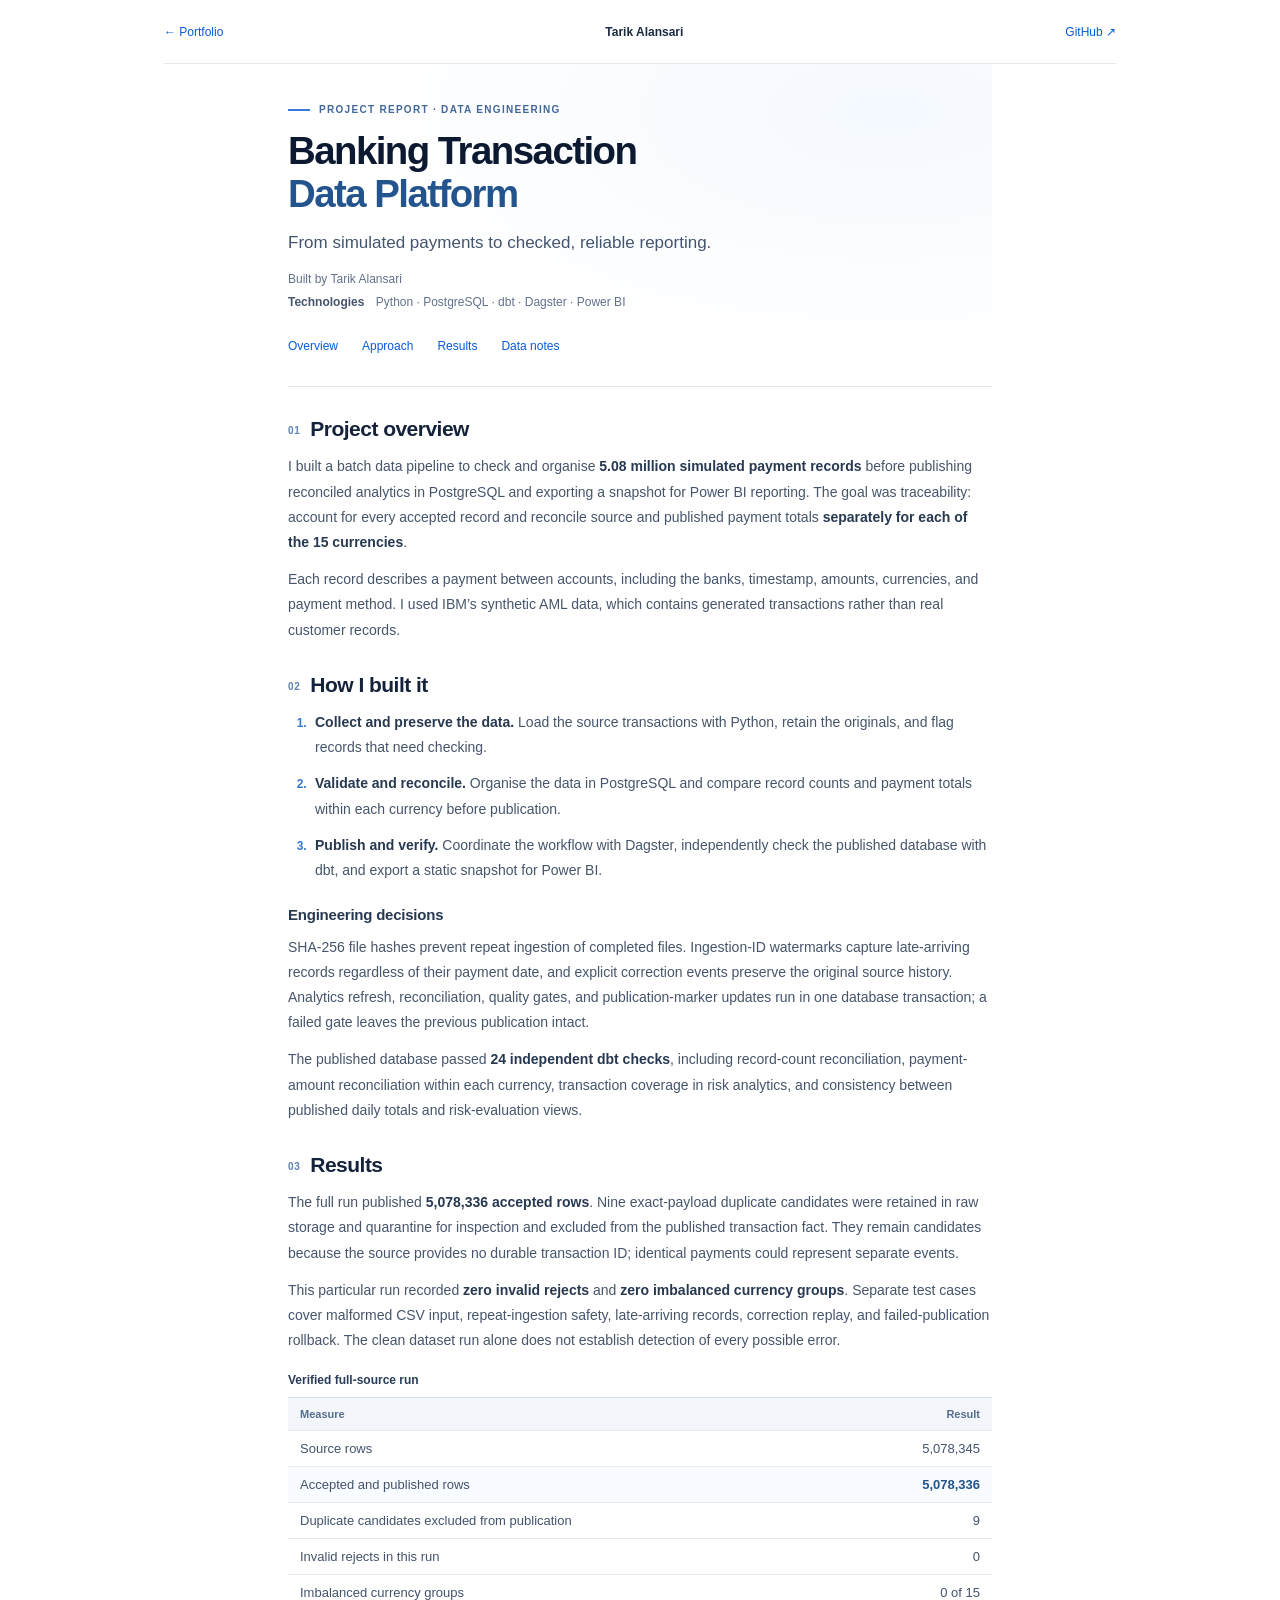
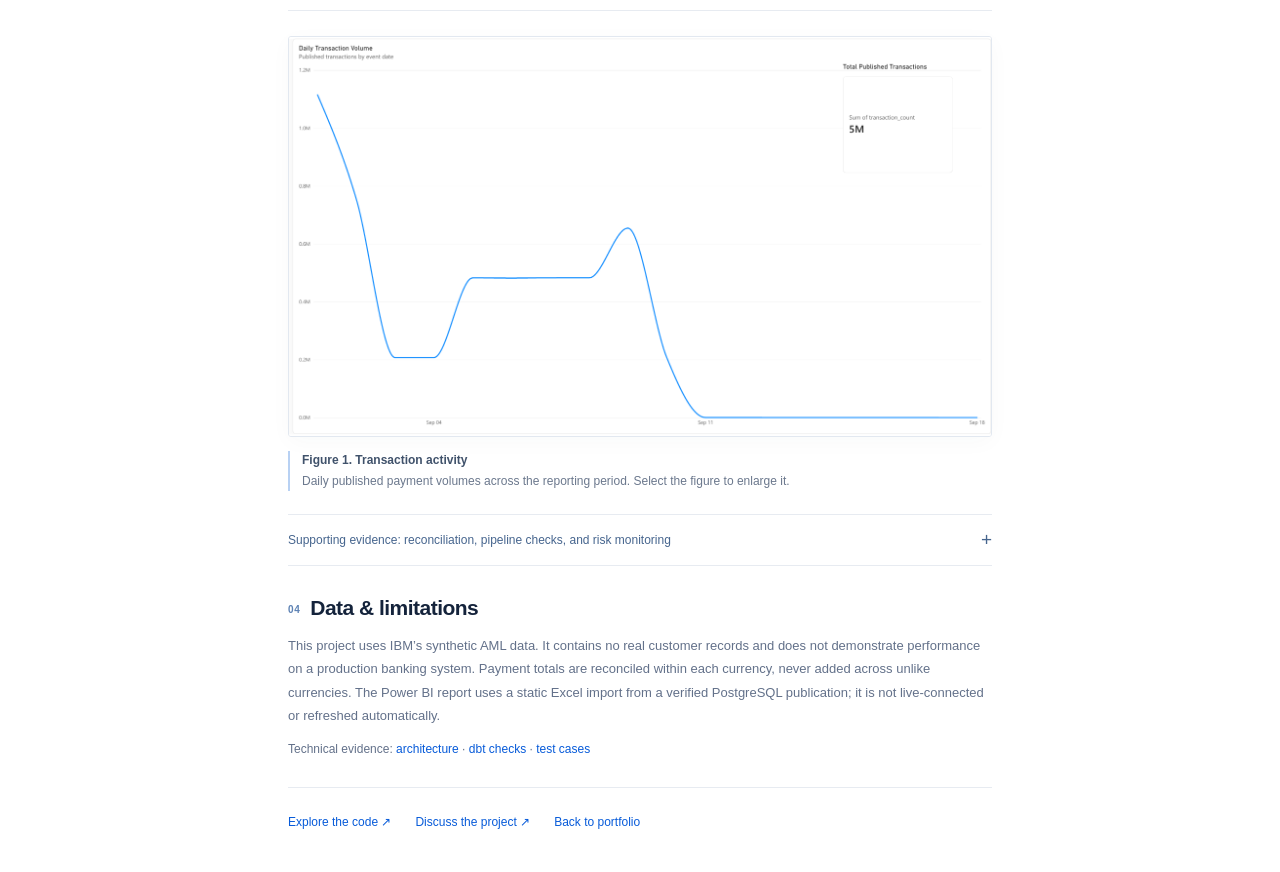
==== commit 06f7fc6a: "Explain banking pipeline engineering decisions and qualify run results" ====
--- a/banking-pipeline.html
+++ b/banking-pipeline.html
@@ -13,7 +13,7 @@
   <meta property="og:image" content="https://tansari2004.github.io/tarik-alansari-portfolio/banking-transaction-platform-button.webp">
   <meta name="twitter:card" content="summary_large_image">
   <title>Banking Transaction Data Platform · Tarik Alansari</title>
-  <link rel="stylesheet" href="banking-pipeline.css?v=report-polish-1">
+  <link rel="stylesheet" href="banking-pipeline.css?v=report-engineering-1">
   <script src="banking-pipeline.js?v=case-study-1" defer></script>
 </head>
 <body>
@@ -31,22 +31,25 @@
       </header>
       <section class="report-section" aria-labelledby="overview">
         <h2 id="overview"><span class="section-number" aria-hidden="true">01</span>Project overview</h2>
-        <p>I built a data pipeline to check and organise <strong>5.08 million simulated payment records</strong> before publishing them to Power BI. The goal was to make the reports traceable: every accepted record accounted for, with payment amounts reconciled across all <strong>15 currencies</strong>.</p>
+        <p>I built a batch data pipeline to check and organise <strong>5.08 million simulated payment records</strong> before publishing reconciled analytics in PostgreSQL and exporting a snapshot for Power BI reporting. The goal was traceability: account for every accepted record and reconcile source and published payment totals <strong>separately for each of the 15 currencies</strong>.</p>
         <p>Each record describes a payment between accounts, including the banks, timestamp, amounts, currencies, and payment method. I used IBM’s synthetic AML data, which contains generated transactions rather than real customer records.</p>
       </section>
       <section class="report-section" aria-labelledby="approach">
         <h2 id="approach"><span class="section-number" aria-hidden="true">02</span>How I built it</h2>
         <ol class="approach-list">
           <li><strong>Collect and preserve the data.</strong> Load the source transactions with Python, retain the originals, and flag records that need checking.</li>
-          <li><strong>Validate and reconcile.</strong> Organise the data in PostgreSQL, run dbt quality checks, and compare record counts and currency amounts before publication.</li>
-          <li><strong>Publish the results.</strong> Coordinate the workflow with Dagster and make the verified data available for Power BI reporting.</li>
+          <li><strong>Validate and reconcile.</strong> Organise the data in PostgreSQL and compare record counts and payment totals within each currency before publication.</li>
+          <li><strong>Publish and verify.</strong> Coordinate the workflow with Dagster, independently check the published database with dbt, and export a static snapshot for Power BI.</li>
         </ol>
-        <p>The pipeline passed <strong>24 dbt quality checks</strong>. Reconciliation checks confirm that the published amounts match the source across every currency.</p>
+        <h3 class="report-subheading">Engineering decisions</h3>
+        <p>SHA-256 file hashes prevent repeat ingestion of completed files. Ingestion-ID watermarks capture late-arriving records regardless of their payment date, and explicit correction events preserve the original source history. Analytics refresh, reconciliation, quality gates, and publication-marker updates run in one database transaction; a failed gate leaves the previous publication intact.</p>
+        <p>The published database passed <strong>24 independent dbt checks</strong>, including record-count reconciliation, payment-amount reconciliation within each currency, transaction coverage in risk analytics, and consistency between published daily totals and risk-evaluation views.</p>
       </section>
       <section class="report-section" aria-labelledby="results">
         <h2 id="results"><span class="section-number" aria-hidden="true">03</span>Results</h2>
-        <p>The full run published <strong>5,078,336 accepted rows</strong>, retained <strong>9 duplicate candidates</strong>, and recorded no invalid rejects or currency imbalances.</p>
-        <table class="results-table"><caption>Verified pipeline run</caption><thead><tr><th scope="col">Measure</th><th scope="col">Result</th></tr></thead><tbody><tr><th scope="row">Source rows</th><td>5,078,345</td></tr><tr><th scope="row">Accepted rows</th><td>5,078,336</td></tr><tr><th scope="row">Duplicate candidates retained</th><td>9</td></tr><tr><th scope="row">Invalid rejects</th><td>0</td></tr><tr><th scope="row">Currency imbalances</th><td>0 across 15 currencies</td></tr></tbody></table>
+        <p>The full run published <strong>5,078,336 accepted rows</strong>. Nine exact-payload duplicate candidates were retained in raw storage and quarantine for inspection and excluded from the published transaction fact. They remain candidates because the source provides no durable transaction ID; identical payments could represent separate events.</p>
+        <p>This particular run recorded <strong>zero invalid rejects</strong> and <strong>zero imbalanced currency groups</strong>. Separate test cases cover malformed CSV input, repeat-ingestion safety, late-arriving records, correction replay, and failed-publication rollback. The clean dataset run alone does not establish detection of every possible error.</p>
+        <table class="results-table"><caption>Verified full-source run</caption><thead><tr><th scope="col">Measure</th><th scope="col">Result</th></tr></thead><tbody><tr><th scope="row">Source rows</th><td>5,078,345</td></tr><tr><th scope="row">Accepted and published rows</th><td>5,078,336</td></tr><tr><th scope="row">Duplicate candidates excluded from publication</th><td>9</td></tr><tr><th scope="row">Invalid rejects in this run</th><td>0</td></tr><tr><th scope="row">Imbalanced currency groups</th><td>0 of 15</td></tr></tbody></table>
         <figure class="report main-figure"><a href="banking-assets/transaction-activity.png" aria-label="Enlarge transaction activity report"><img src="banking-assets/transaction-activity.png" width="2880" height="1635" alt="Actual Power BI report showing daily published payment volumes and a rounded 5M transaction total" loading="lazy" decoding="async"></a><figcaption><h3>Figure 1. Transaction activity</h3><p>Daily published payment volumes across the reporting period. Select the figure to enlarge it.</p></figcaption></figure>
         <details class="supporting-reports"><summary>Supporting evidence: reconciliation, pipeline checks, and risk monitoring <span aria-hidden="true">+</span></summary><div class="supporting-content">
           <figure class="report reconciliation-figure"><a href="banking-assets/reconciliation.png" aria-label="Enlarge currency reconciliation report"><img src="banking-assets/reconciliation.png" width="1220" height="1120" alt="Actual reconciliation report showing zero variance across all 15 currencies" loading="lazy" decoding="async"></a><figcaption><h3>Figure 2. Currency reconciliation</h3><p>Source and published amounts match for every currency.</p></figcaption></figure>
@@ -54,7 +57,7 @@
           <figure class="report"><a href="banking-assets/risk-monitoring.png" aria-label="Enlarge risk monitoring report"><img src="banking-assets/risk-monitoring.png" width="2880" height="1635" alt="Actual Power BI report showing rule-based risk-alert counts by currency" loading="lazy" decoding="async"></a><figcaption><h3>Figure 4. Rule-based risk monitoring</h3><p>Transparent rules flag payments for review. These alerts are not confirmed fraud.</p></figcaption></figure>
         </div></details>
       </section>
-      <section class="report-section data-notes" aria-labelledby="data-notes"><h2 id="data-notes"><span class="section-number" aria-hidden="true">04</span>Data &amp; limitations</h2><p>This project uses IBM’s synthetic AML data. It contains no real customer records and does not demonstrate performance on a production banking system. The Power BI figures are exported snapshots of the verified data.</p></section>
+      <section class="report-section data-notes" aria-labelledby="data-notes"><h2 id="data-notes"><span class="section-number" aria-hidden="true">04</span>Data &amp; limitations</h2><p>This project uses IBM’s synthetic AML data. It contains no real customer records and does not demonstrate performance on a production banking system. Payment totals are reconciled within each currency, never added across unlike currencies. The Power BI report uses a static Excel import from a verified PostgreSQL publication; it is not live-connected or refreshed automatically.</p><p class="evidence-links">Technical evidence: <a href="https://github.com/Tansari2004/financial-crime-investigation-analytics/blob/main/pipeline/ARCHITECTURE.md">architecture</a> · <a href="https://github.com/Tansari2004/financial-crime-investigation-analytics/tree/main/pipeline/dbt/tests">dbt checks</a> · <a href="https://github.com/Tansari2004/financial-crime-investigation-analytics/tree/main/tests">test cases</a></p></section>
       <footer class="report-footer"><a href="https://github.com/Tansari2004/financial-crime-investigation-analytics/tree/main/pipeline">Explore the code ↗</a><a href="mailto:tansari7@uwo.ca">Discuss the project ↗</a><a href="./#work">Back to portfolio</a></footer>
     </main>
   </div>
--- a/banking-pipeline.css
+++ b/banking-pipeline.css
@@ -32,6 +32,8 @@
 .section-number { display: inline-block; vertical-align: middle; margin-right: 10px; color: #5d82b4; font-size: 10px; font-weight: 600; letter-spacing: .06em; }
 .report-section > p, .approach-list { font-size: 14px; line-height: 1.8; color: #46556b; }
 .report-section > p + p { margin-top: 12px; }
+.report-subheading { margin: 21px 0 8px; color: #273851; font-size: 15px; font-weight: 600; line-height: 1.5; letter-spacing: -.015em; }
+.data-notes > .evidence-links { margin-top: 12px; font-size: 12px; }
 .report-section strong, .approach-list strong { color: #273851; font-weight: 600; }
 .approach-list { padding-left: 22px; margin: 0 0 14px; }
 .approach-list li { padding-left: 5px; margin-bottom: 11px; }
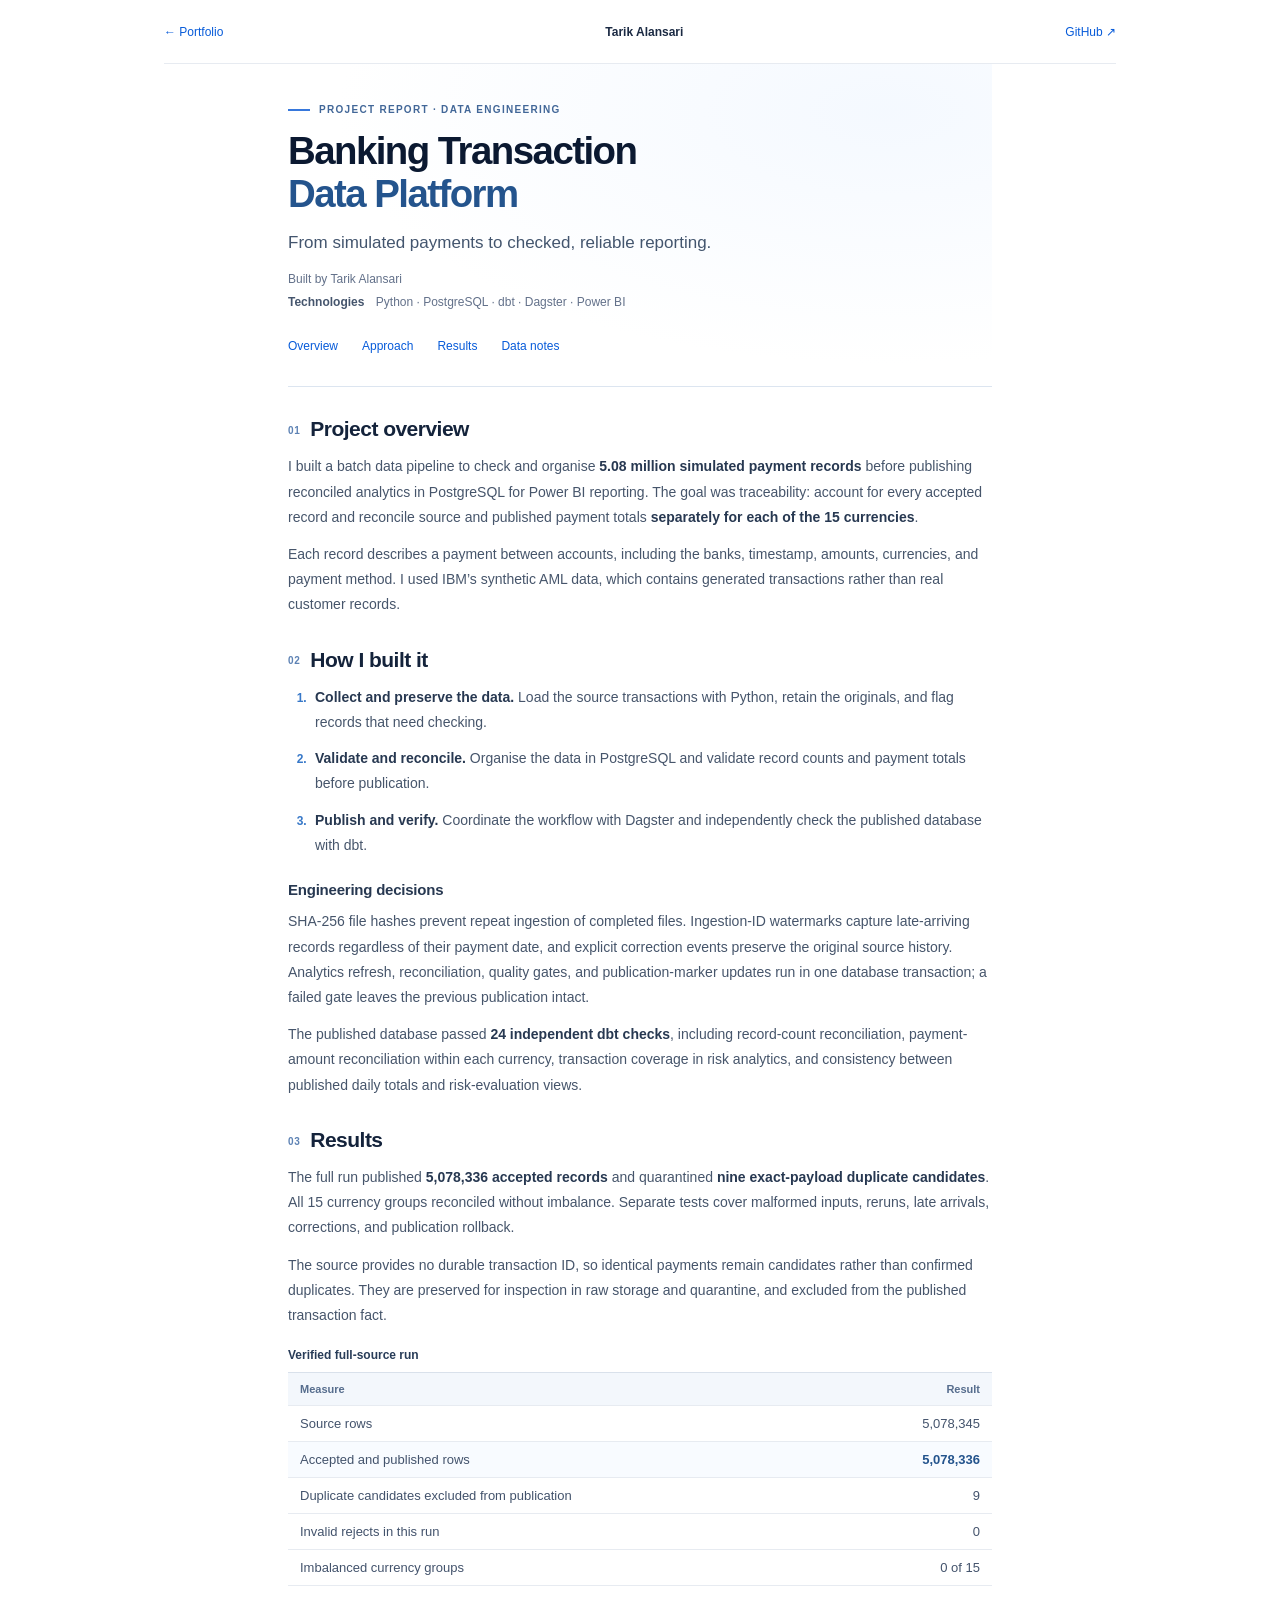
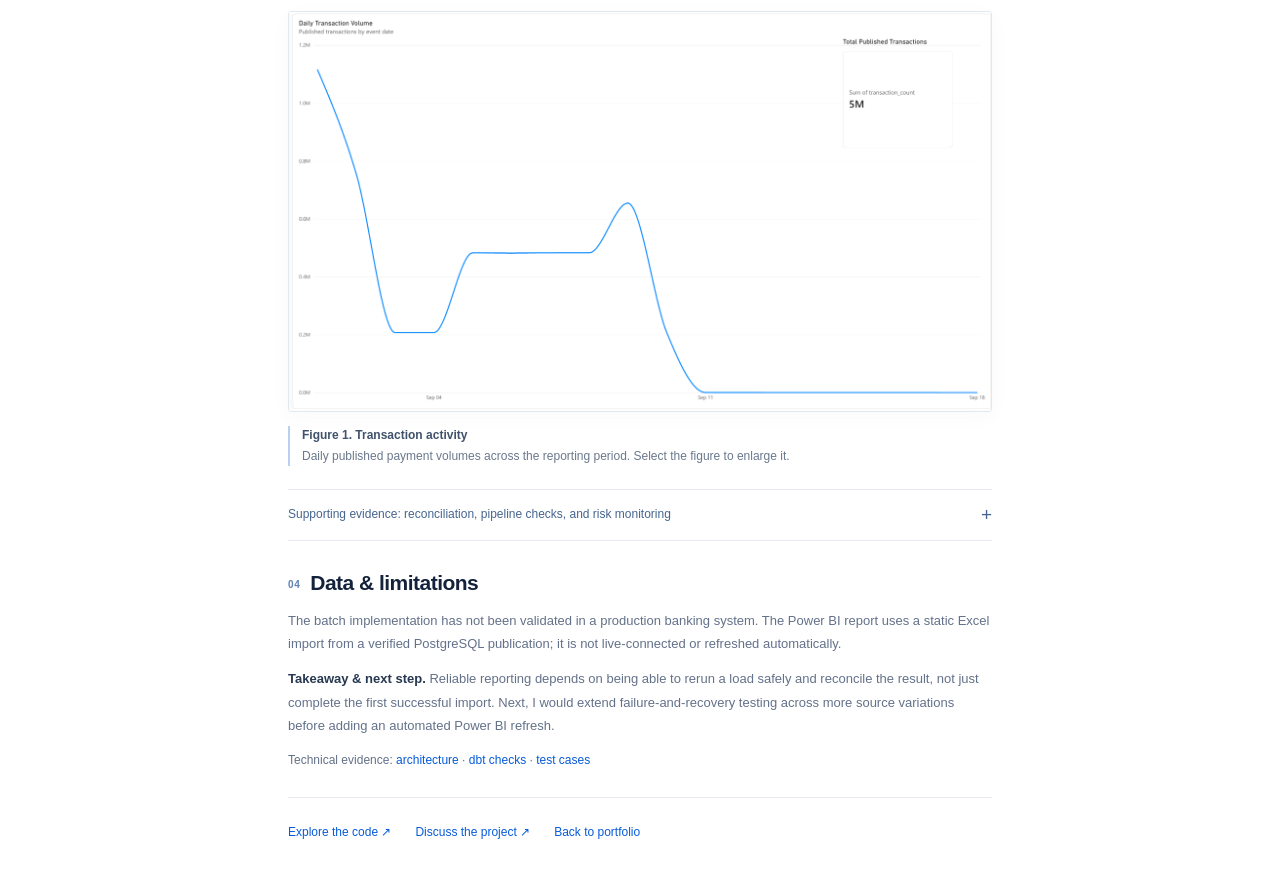
==== commit 4392c712: "Tighten project report emphasis and add interpretation" ====
--- a/banking-pipeline.html
+++ b/banking-pipeline.html
@@ -31,15 +31,15 @@
       </header>
       <section class="report-section" aria-labelledby="overview">
         <h2 id="overview"><span class="section-number" aria-hidden="true">01</span>Project overview</h2>
-        <p>I built a batch data pipeline to check and organise <strong>5.08 million simulated payment records</strong> before publishing reconciled analytics in PostgreSQL and exporting a snapshot for Power BI reporting. The goal was traceability: account for every accepted record and reconcile source and published payment totals <strong>separately for each of the 15 currencies</strong>.</p>
+        <p>I built a batch data pipeline to check and organise <strong>5.08 million simulated payment records</strong> before publishing reconciled analytics in PostgreSQL for Power BI reporting. The goal was traceability: account for every accepted record and reconcile source and published payment totals <strong>separately for each of the 15 currencies</strong>.</p>
         <p>Each record describes a payment between accounts, including the banks, timestamp, amounts, currencies, and payment method. I used IBM’s synthetic AML data, which contains generated transactions rather than real customer records.</p>
       </section>
       <section class="report-section" aria-labelledby="approach">
         <h2 id="approach"><span class="section-number" aria-hidden="true">02</span>How I built it</h2>
         <ol class="approach-list">
           <li><strong>Collect and preserve the data.</strong> Load the source transactions with Python, retain the originals, and flag records that need checking.</li>
-          <li><strong>Validate and reconcile.</strong> Organise the data in PostgreSQL and compare record counts and payment totals within each currency before publication.</li>
-          <li><strong>Publish and verify.</strong> Coordinate the workflow with Dagster, independently check the published database with dbt, and export a static snapshot for Power BI.</li>
+          <li><strong>Validate and reconcile.</strong> Organise the data in PostgreSQL and validate record counts and payment totals before publication.</li>
+          <li><strong>Publish and verify.</strong> Coordinate the workflow with Dagster and independently check the published database with dbt.</li>
         </ol>
         <h3 class="report-subheading">Engineering decisions</h3>
         <p>SHA-256 file hashes prevent repeat ingestion of completed files. Ingestion-ID watermarks capture late-arriving records regardless of their payment date, and explicit correction events preserve the original source history. Analytics refresh, reconciliation, quality gates, and publication-marker updates run in one database transaction; a failed gate leaves the previous publication intact.</p>
@@ -47,8 +47,8 @@
       </section>
       <section class="report-section" aria-labelledby="results">
         <h2 id="results"><span class="section-number" aria-hidden="true">03</span>Results</h2>
-        <p>The full run published <strong>5,078,336 accepted rows</strong>. Nine exact-payload duplicate candidates were retained in raw storage and quarantine for inspection and excluded from the published transaction fact. They remain candidates because the source provides no durable transaction ID; identical payments could represent separate events.</p>
-        <p>This particular run recorded <strong>zero invalid rejects</strong> and <strong>zero imbalanced currency groups</strong>. Separate test cases cover malformed CSV input, repeat-ingestion safety, late-arriving records, correction replay, and failed-publication rollback. The clean dataset run alone does not establish detection of every possible error.</p>
+        <p>The full run published <strong>5,078,336 accepted records</strong> and quarantined <strong>nine exact-payload duplicate candidates</strong>. All 15 currency groups reconciled without imbalance. Separate tests cover malformed inputs, reruns, late arrivals, corrections, and publication rollback.</p>
+        <p>The source provides no durable transaction ID, so identical payments remain candidates rather than confirmed duplicates. They are preserved for inspection in raw storage and quarantine, and excluded from the published transaction fact.</p>
         <table class="results-table"><caption>Verified full-source run</caption><thead><tr><th scope="col">Measure</th><th scope="col">Result</th></tr></thead><tbody><tr><th scope="row">Source rows</th><td>5,078,345</td></tr><tr><th scope="row">Accepted and published rows</th><td>5,078,336</td></tr><tr><th scope="row">Duplicate candidates excluded from publication</th><td>9</td></tr><tr><th scope="row">Invalid rejects in this run</th><td>0</td></tr><tr><th scope="row">Imbalanced currency groups</th><td>0 of 15</td></tr></tbody></table>
         <figure class="report main-figure"><a href="banking-assets/transaction-activity.png" aria-label="Enlarge transaction activity report"><img src="banking-assets/transaction-activity.png" width="2880" height="1635" alt="Actual Power BI report showing daily published payment volumes and a rounded 5M transaction total" loading="lazy" decoding="async"></a><figcaption><h3>Figure 1. Transaction activity</h3><p>Daily published payment volumes across the reporting period. Select the figure to enlarge it.</p></figcaption></figure>
         <details class="supporting-reports"><summary>Supporting evidence: reconciliation, pipeline checks, and risk monitoring <span aria-hidden="true">+</span></summary><div class="supporting-content">
@@ -57,7 +57,7 @@
           <figure class="report"><a href="banking-assets/risk-monitoring.png" aria-label="Enlarge risk monitoring report"><img src="banking-assets/risk-monitoring.png" width="2880" height="1635" alt="Actual Power BI report showing rule-based risk-alert counts by currency" loading="lazy" decoding="async"></a><figcaption><h3>Figure 4. Rule-based risk monitoring</h3><p>Transparent rules flag payments for review. These alerts are not confirmed fraud.</p></figcaption></figure>
         </div></details>
       </section>
-      <section class="report-section data-notes" aria-labelledby="data-notes"><h2 id="data-notes"><span class="section-number" aria-hidden="true">04</span>Data &amp; limitations</h2><p>This project uses IBM’s synthetic AML data. It contains no real customer records and does not demonstrate performance on a production banking system. Payment totals are reconciled within each currency, never added across unlike currencies. The Power BI report uses a static Excel import from a verified PostgreSQL publication; it is not live-connected or refreshed automatically.</p><p class="evidence-links">Technical evidence: <a href="https://github.com/Tansari2004/financial-crime-investigation-analytics/blob/main/pipeline/ARCHITECTURE.md">architecture</a> · <a href="https://github.com/Tansari2004/financial-crime-investigation-analytics/tree/main/pipeline/dbt/tests">dbt checks</a> · <a href="https://github.com/Tansari2004/financial-crime-investigation-analytics/tree/main/tests">test cases</a></p></section>
+      <section class="report-section data-notes" aria-labelledby="data-notes"><h2 id="data-notes"><span class="section-number" aria-hidden="true">04</span>Data &amp; limitations</h2><p>The batch implementation has not been validated in a production banking system. The Power BI report uses a static Excel import from a verified PostgreSQL publication; it is not live-connected or refreshed automatically.</p><p><strong>Takeaway &amp; next step.</strong> Reliable reporting depends on being able to rerun a load safely and reconcile the result, not just complete the first successful import. Next, I would extend failure-and-recovery testing across more source variations before adding an automated Power BI refresh.</p><p class="evidence-links">Technical evidence: <a href="https://github.com/Tansari2004/financial-crime-investigation-analytics/blob/main/pipeline/ARCHITECTURE.md">architecture</a> · <a href="https://github.com/Tansari2004/financial-crime-investigation-analytics/tree/main/pipeline/dbt/tests">dbt checks</a> · <a href="https://github.com/Tansari2004/financial-crime-investigation-analytics/tree/main/tests">test cases</a></p></section>
       <footer class="report-footer"><a href="https://github.com/Tansari2004/financial-crime-investigation-analytics/tree/main/pipeline">Explore the code ↗</a><a href="mailto:tansari7@uwo.ca">Discuss the project ↗</a><a href="./#work">Back to portfolio</a></footer>
     </main>
   </div>
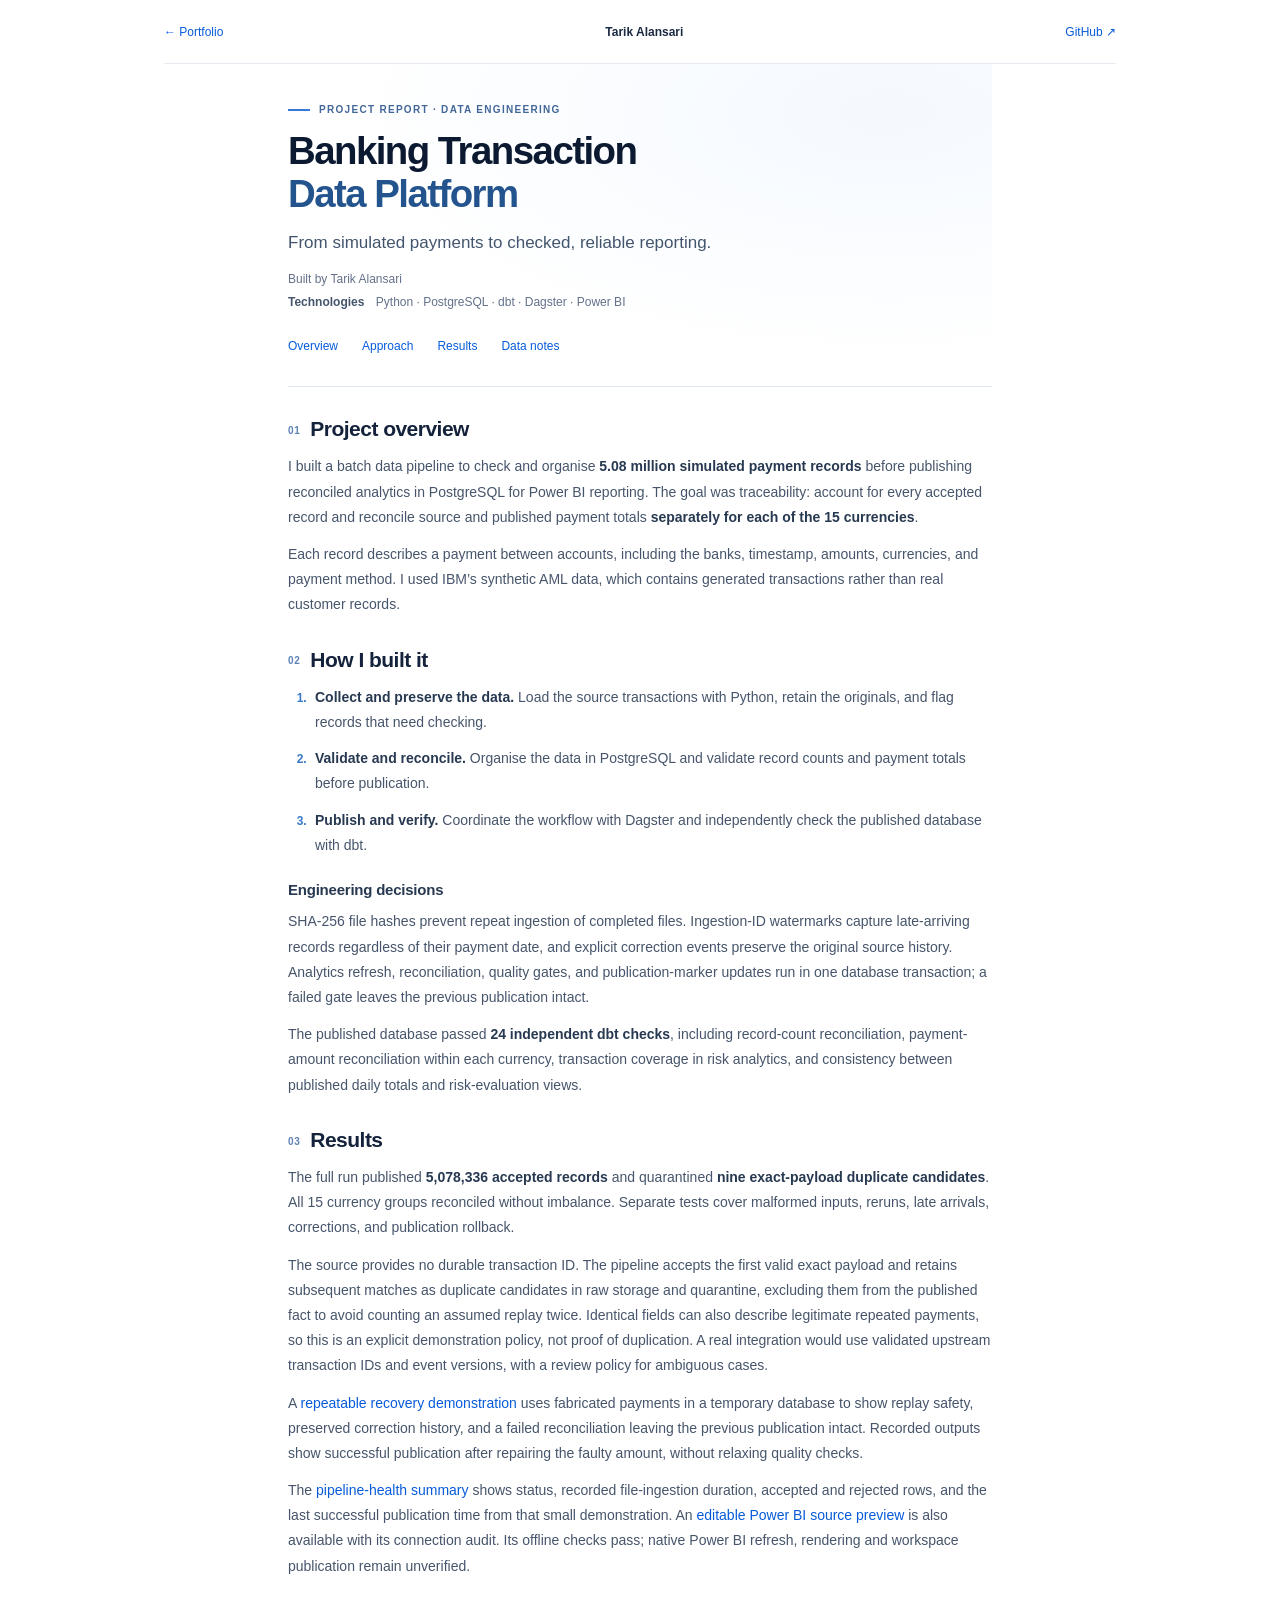
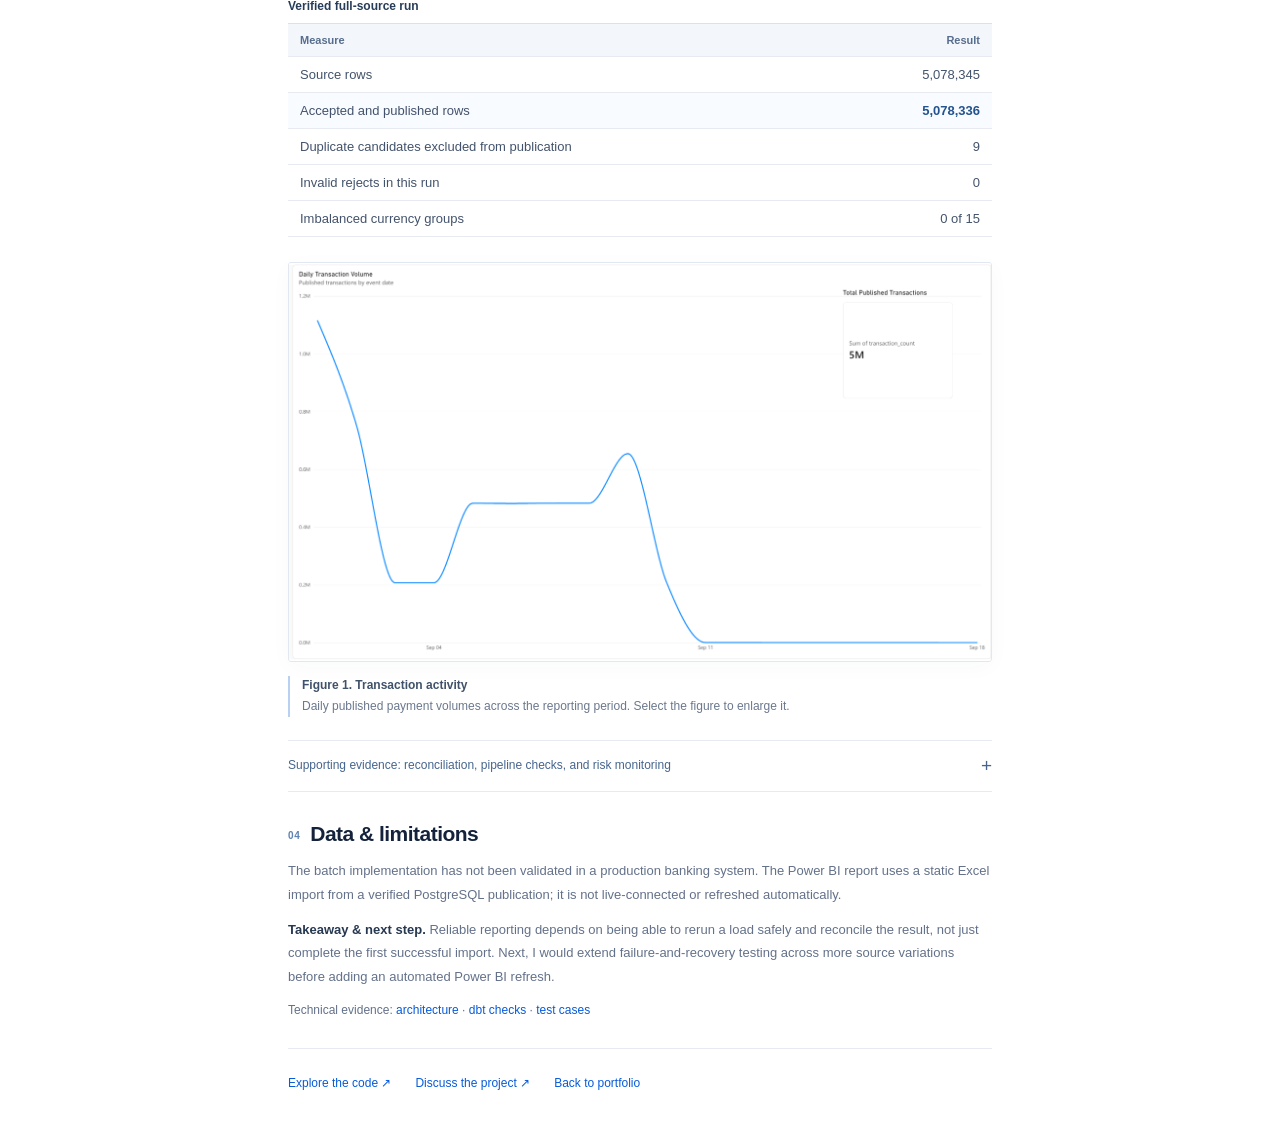
==== commit 9e2e8a2d: "Link banking recovery evidence, health summary and editable BI preview" ====
--- a/banking-pipeline.html
+++ b/banking-pipeline.html
@@ -48,7 +48,9 @@
       <section class="report-section" aria-labelledby="results">
         <h2 id="results"><span class="section-number" aria-hidden="true">03</span>Results</h2>
         <p>The full run published <strong>5,078,336 accepted records</strong> and quarantined <strong>nine exact-payload duplicate candidates</strong>. All 15 currency groups reconciled without imbalance. Separate tests cover malformed inputs, reruns, late arrivals, corrections, and publication rollback.</p>
-        <p>The source provides no durable transaction ID, so identical payments remain candidates rather than confirmed duplicates. They are preserved for inspection in raw storage and quarantine, and excluded from the published transaction fact.</p>
+        <p>The source provides no durable transaction ID. The pipeline accepts the first valid exact payload and retains subsequent matches as duplicate candidates in raw storage and quarantine, excluding them from the published fact to avoid counting an assumed replay twice. Identical fields can also describe legitimate repeated payments, so this is an explicit demonstration policy, not proof of duplication. A real integration would use validated upstream transaction IDs and event versions, with a review policy for ambiguous cases.</p>
+        <p>A <a href="https://github.com/Tansari2004/financial-crime-investigation-analytics/blob/main/pipeline/RECOVERY_DEMO.md">repeatable recovery demonstration</a> uses fabricated payments in a temporary database to show replay safety, preserved correction history, and a failed reconciliation leaving the previous publication intact. Recorded outputs show successful publication after repairing the faulty amount, without relaxing quality checks.</p>
+        <p>The <a href="banking-health-demo.html">pipeline-health summary</a> shows status, recorded file-ingestion duration, accepted and rejected rows, and the last successful publication time from that small demonstration. An <a href="https://github.com/Tansari2004/financial-crime-investigation-analytics/blob/main/pipeline/powerbi/upgrade/README.md">editable Power BI source preview</a> is also available with its connection audit. Its offline checks pass; native Power BI refresh, rendering and workspace publication remain unverified.</p>
         <table class="results-table"><caption>Verified full-source run</caption><thead><tr><th scope="col">Measure</th><th scope="col">Result</th></tr></thead><tbody><tr><th scope="row">Source rows</th><td>5,078,345</td></tr><tr><th scope="row">Accepted and published rows</th><td>5,078,336</td></tr><tr><th scope="row">Duplicate candidates excluded from publication</th><td>9</td></tr><tr><th scope="row">Invalid rejects in this run</th><td>0</td></tr><tr><th scope="row">Imbalanced currency groups</th><td>0 of 15</td></tr></tbody></table>
         <figure class="report main-figure"><a href="banking-assets/transaction-activity.png" aria-label="Enlarge transaction activity report"><img src="banking-assets/transaction-activity.png" width="2880" height="1635" alt="Actual Power BI report showing daily published payment volumes and a rounded 5M transaction total" loading="lazy" decoding="async"></a><figcaption><h3>Figure 1. Transaction activity</h3><p>Daily published payment volumes across the reporting period. Select the figure to enlarge it.</p></figcaption></figure>
         <details class="supporting-reports"><summary>Supporting evidence: reconciliation, pipeline checks, and risk monitoring <span aria-hidden="true">+</span></summary><div class="supporting-content">
--- a/banking-pipeline.css
+++ b/banking-pipeline.css
@@ -45,6 +45,10 @@
 .results-table tbody tr:nth-child(2) { background: #f8fbff; }
 .results-table tbody tr:nth-child(2) td { color: #24548d; font-weight: 600; }
 .results-table tbody th { font-weight: 400; }
+.results-table.preferred-first tbody tr:nth-child(2) { background: transparent; }
+.results-table.preferred-first tbody tr:nth-child(2) td { color: inherit; font-weight: 400; }
+.results-table.preferred-first tbody tr:first-child { background: #f8fbff; }
+.results-table.preferred-first tbody tr:first-child th, .results-table.preferred-first tbody tr:first-child td { color: #24548d; font-weight: 600; }
 .results-table td, .results-table thead th:last-child { text-align: right; padding-left: 18px; }
 .report { margin-top: 25px; }
 .report a { display: block; cursor: zoom-in; }
